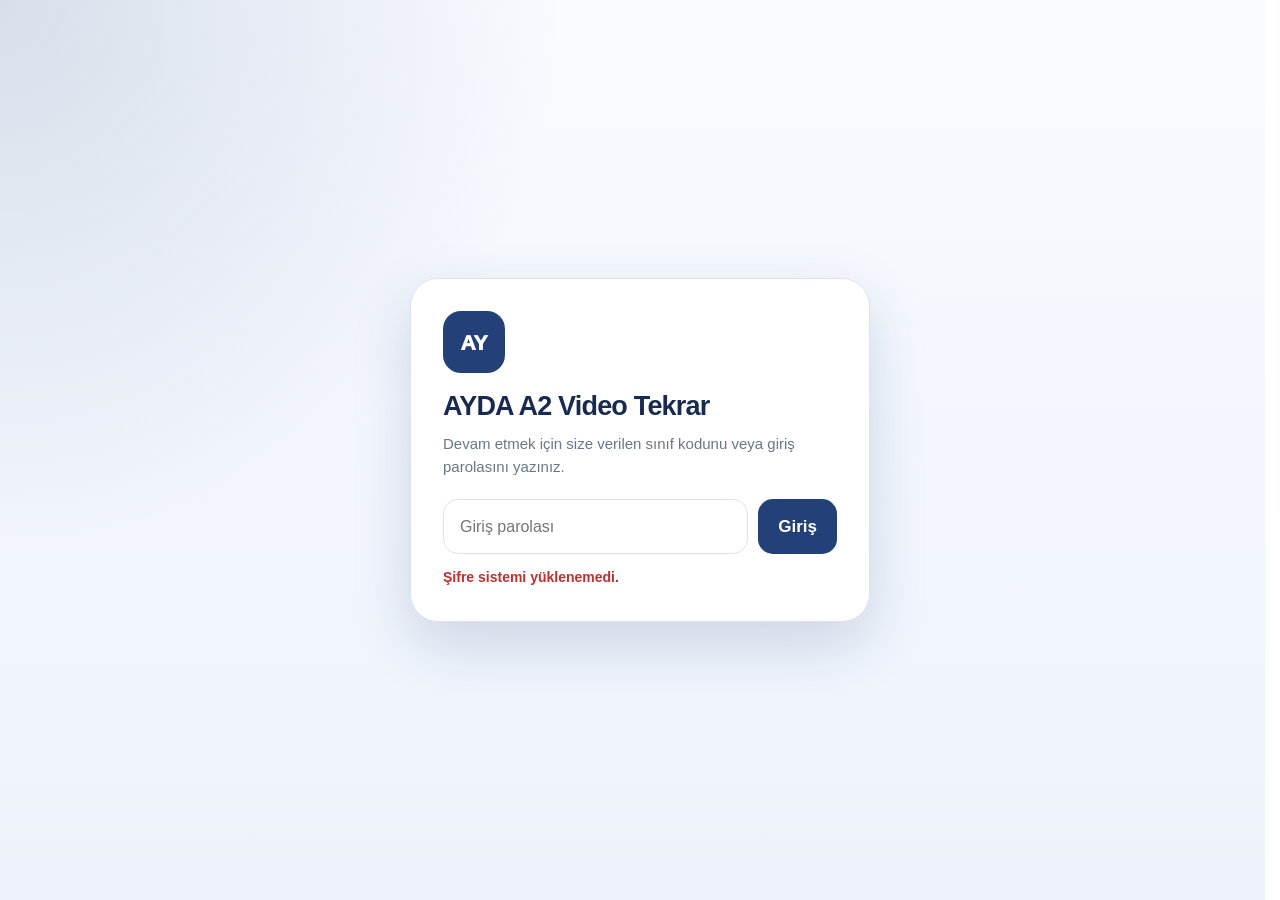
==== index.html @ 519f4a84 "Create index.html" ====
<!doctype html>
<html lang="tr">
<head>
  <meta charset="UTF-8" />
  <meta name="viewport" content="width=device-width, initial-scale=1, viewport-fit=cover" />
  <meta name="theme-color" content="#173466" />
  <meta name="description" content="AYDA A2 Video Tekrar Merkezi: Menschen A2.1 ve A2.2 için 24 ünite, kısa konu anlatımları, ana ders videoları ve konuşma/gramer destekleri." />
  <meta property="og:title" content="AYDA A2 Video Tekrar Merkezi" />
  <meta property="og:description" content="A2 konularını ünite ünite tekrar et." />
  <title>AYDA A2 Video Tekrar Merkezi</title>

  <style>
    :root {
      --navy:#173466;
      --navy-2:#234078;
      --navy-3:#10284e;
      --blue:#4f75ad;
      --blue-soft:#eaf1f9;
      --bg:#f3f6fb;
      --card:#ffffff;
      --text:#172033;
      --muted:#66748a;
      --line:#dbe3ef;
      --line-strong:#c5d3e5;
      --gold:#cfa956;
      --shadow:0 12px 34px rgba(24,52,102,.09);
      --shadow-lg:0 20px 55px rgba(24,52,102,.14);
      --topbar-h:72px;
    }

    * { box-sizing:border-box; }
    html {
      min-height:100%;
      width:100%;
      overflow-x:hidden !important;
      overflow-y:auto !important;
      scroll-behavior:smooth;
      scrollbar-gutter:stable;
      -webkit-text-size-adjust:100%;
    }
    body {
      margin:0;
      width:100%;
      min-height:100vh;
      min-height:100dvh;
      height:auto !important;
      overflow-x:hidden !important;
      overflow-y:auto !important;
      position:static !important;
      touch-action:pan-y pinch-zoom;
      overscroll-behavior-y:auto;
      color:var(--text);
      background:
        radial-gradient(circle at 0 0, rgba(35,64,120,.09), transparent 30rem),
        linear-gradient(180deg,#f8faff 0%,var(--bg) 100%);
      font-family:Inter,-apple-system,BlinkMacSystemFont,"Segoe UI",Roboto,Arial,sans-serif;
      font-size:17px;
      line-height:1.6;
      -webkit-font-smoothing:antialiased;
      text-rendering:optimizeLegibility;
    }
    a { color:inherit; text-decoration:none; }
    button,input { font:inherit; }
    button,a { -webkit-tap-highlight-color:transparent; }
    img,iframe { max-width:100%; }
    button { touch-action:manipulation; }

    /* =========================
       AYDA GİRİŞ — mevcut sistemle aynı ID'ler
       ========================= */
    #aydaLoginBox {
      position:fixed;
      inset:0;
      z-index:999999;
      display:grid;
      place-items:center;
      min-height:100dvh;
      padding:max(20px,env(safe-area-inset-top))
              max(20px,env(safe-area-inset-right))
              max(20px,env(safe-area-inset-bottom))
              max(20px,env(safe-area-inset-left));
      overflow-y:auto;
      background:
        radial-gradient(circle at top left,rgba(35,64,120,.15),transparent 36%),
        linear-gradient(180deg,#f8fbff 0%,#eef3fb 100%);
      color:#1f2937;
    }
    .ayda-login-card {
      width:min(100%,460px);
      padding:32px;
      border:1px solid var(--line);
      border-radius:28px;
      background:#fff;
      box-shadow:0 22px 58px rgba(35,64,120,.18);
    }
    .ayda-login-logo {
      width:62px;
      height:62px;
      display:grid;
      place-items:center;
      margin-bottom:18px;
      border-radius:18px;
      background:var(--navy-2);
      color:#fff;
      font-size:21px;
      font-weight:950;
    }
    #aydaLoginBox h1 {
      margin:0 0 9px;
      color:#172b52;
      font-size:27px;
      line-height:1.18;
      letter-spacing:-.03em;
    }
    #aydaLoginBox p {
      margin:0 0 20px;
      color:#69768a;
      font-size:15px;
      line-height:1.55;
    }
    .ayda-password-row {
      display:flex;
      gap:10px;
    }
    #aydaPasswordInput {
      flex:1;
      min-width:0;
      min-height:54px;
      padding:14px 16px;
      border:1px solid var(--line);
      border-radius:15px;
      outline:none;
      background:#fff;
      color:var(--text);
      font-size:16px;
    }
    #aydaPasswordInput:focus {
      border-color:#7f9bc5;
      box-shadow:0 0 0 4px rgba(35,64,120,.10);
    }
    .ayda-login-btn {
      min-height:54px;
      padding:0 20px;
      border:0;
      border-radius:15px;
      background:var(--navy-2);
      color:#fff;
      font-weight:900;
      cursor:pointer;
    }
    .ayda-login-btn:hover { background:#172b52; }
    #aydaLoginMessage {
      min-height:20px;
      margin-top:12px;
      color:#c62d2d;
      font-size:14px;
      font-weight:750;
    }
    #aydaProtectedContent {
      display:none;
      min-height:100vh;
      min-height:100dvh;
      overflow:visible !important;
    }

    /* =========================
       GENEL LAYOUT
       ========================= */
    .container {
      width:min(1240px,calc(100% - clamp(24px,4vw,56px)));
      margin-inline:auto;
    }

    .topbar {
      position:sticky;
      top:0;
      z-index:100;
      min-height:var(--topbar-h);
      border-bottom:1px solid rgba(219,227,239,.95);
      background:rgba(248,251,255,.94);
      backdrop-filter:blur(16px);
    }
    .topbar-inner {
      min-height:var(--topbar-h);
      display:flex;
      align-items:center;
      justify-content:space-between;
      gap:16px;
    }
    .brand {
      min-width:0;
      display:flex;
      align-items:center;
      gap:12px;
    }
    .brand-logo {
      width:44px;
      height:44px;
      flex:0 0 auto;
      display:grid;
      place-items:center;
      border-radius:14px;
      background:linear-gradient(145deg,var(--navy-2),var(--navy));
      color:#fff;
      font-size:15px;
      font-weight:950;
      box-shadow:0 8px 20px rgba(35,64,120,.17);
    }
    .brand-copy strong {
      display:block;
      color:#172b52;
      font-size:15px;
      line-height:1.2;
    }
    .brand-copy span {
      display:block;
      margin-top:3px;
      color:#758298;
      font-size:12px;
    }
    .nav {
      display:flex;
      align-items:center;
      gap:6px;
    }
    .nav a {
      padding:10px 13px;
      border-radius:999px;
      color:#5e708b;
      font-size:13px;
      font-weight:850;
    }
    .nav a:hover { background:#fff; color:var(--navy); }

    .hero {
      padding:clamp(18px,3vw,34px) 0 14px;
    }
    .hero-box {
      position:relative;
      overflow:hidden;
      padding:clamp(28px,5vw,52px);
      border-radius:30px;
      color:#fff;
      background:linear-gradient(135deg,#132e59 0%,#234078 60%,#315b99 100%);
      box-shadow:var(--shadow-lg);
    }
    .hero-box::after {
      content:"";
      position:absolute;
      width:420px;
      height:420px;
      right:-180px;
      top:-190px;
      border-radius:50%;
      background:radial-gradient(circle,rgba(207,169,86,.33),transparent 68%);
      pointer-events:none;
    }
    .kicker {
      position:relative;
      z-index:1;
      display:inline-flex;
      align-items:center;
      padding:8px 12px;
      border:1px solid rgba(255,255,255,.16);
      border-radius:999px;
      background:rgba(255,255,255,.08);
      color:#e2ebf8;
      font-size:11px;
      font-weight:950;
      letter-spacing:.08em;
      text-transform:uppercase;
    }
    .hero h1 {
      position:relative;
      z-index:1;
      max-width:900px;
      margin:17px 0 12px;
      font-size:clamp(38px,5vw,62px);
      line-height:1.02;
      letter-spacing:-.045em;
      text-wrap:balance;
    }
    .hero p {
      position:relative;
      z-index:1;
      max-width:880px;
      margin:0;
      color:#dce7f7;
      font-size:clamp(16px,1.45vw,19px);
      line-height:1.65;
    }
    .notice {
      position:relative;
      z-index:1;
      max-width:900px;
      display:flex;
      gap:11px;
      margin-top:20px;
      padding:15px 16px;
      border:1px solid rgba(255,255,255,.15);
      border-radius:15px;
      background:rgba(255,255,255,.08);
      color:#f6f8fc;
      font-size:14px;
      line-height:1.55;
    }

    .quick-links {
      display:grid;
      grid-template-columns:repeat(3,minmax(0,1fr));
      gap:12px;
      margin:16px 0 30px;
    }
    .quick-link {
      min-width:0;
      min-height:86px;
      display:flex;
      align-items:center;
      gap:14px;
      padding:16px 18px;
      border:1px solid var(--line);
      border-radius:18px;
      background:#fff;
      box-shadow:0 8px 24px rgba(35,64,120,.05);
      transition:transform .16s ease,box-shadow .16s ease,border-color .16s ease;
    }
    .quick-link:hover {
      transform:translateY(-2px);
      border-color:var(--line-strong);
      box-shadow:0 14px 30px rgba(35,64,120,.08);
    }
    .quick-icon {
      width:48px;
      height:48px;
      flex:0 0 auto;
      display:grid;
      place-items:center;
      border-radius:14px;
      background:var(--blue-soft);
      font-size:22px;
    }
    .quick-copy { min-width:0; flex:1; }
    .quick-copy strong {
      display:block;
      color:#203a66;
      font-size:16px;
      line-height:1.25;
    }
    .quick-copy small {
      display:block;
      margin-top:4px;
      color:#7b889b;
      font-size:13px;
      line-height:1.35;
    }
    .quick-arrow {
      color:#7085a4;
      font-size:18px;
      font-weight:900;
    }

    /* =========================
       ÜNİTELER
       ========================= */
    .units-hub {
      width:min(100%,1080px);
      margin-inline:auto;
      padding:5px 0 20px;
    }
    .section-head {
      display:flex;
      align-items:flex-end;
      justify-content:space-between;
      gap:18px;
      flex-wrap:wrap;
      margin-bottom:16px;
    }
    .section-head h2 {
      margin:0;
      color:#172b52;
      font-size:clamp(28px,3vw,36px);
      letter-spacing:-.035em;
    }
    .section-head p {
      margin:6px 0 0;
      color:var(--muted);
      font-size:15px;
    }
    .level-tabs {
      display:flex;
      gap:8px;
      flex-wrap:wrap;
    }
    .level-tab {
      min-height:46px;
      padding:10px 17px;
      border:1px solid var(--line);
      border-radius:999px;
      background:#fff;
      color:#5d6e85;
      font-size:14px;
      font-weight:900;
      cursor:pointer;
    }
    .level-tab:hover { border-color:#afc0d7; }
    .level-tab.active {
      border-color:var(--navy);
      background:var(--navy);
      color:#fff;
    }

    .level-divider {
      margin:22px 0 10px;
      padding:12px 4px 6px;
      color:#6a7b93;
      font-size:13px;
      font-weight:950;
      letter-spacing:.08em;
      text-transform:uppercase;
    }
    .unit-list {
      display:block;
    }
    .unit-accordion {
      position:relative;
      margin-bottom:12px;
      border:1px solid var(--line);
      border-radius:20px;
      background:#fff;
      box-shadow:0 7px 22px rgba(35,64,120,.045);
      overflow:visible;
      scroll-margin-top:calc(var(--topbar-h) + 12px);
    }
    .unit-accordion.open {
      border-color:#b8cae0;
      box-shadow:0 16px 38px rgba(35,64,120,.09);
    }
    .unit-accordion-head {
      width:100%;
      min-height:98px;
      display:flex;
      align-items:center;
      gap:16px;
      padding:18px 20px;
      border:0;
      border-radius:20px;
      background:#fff;
      color:inherit;
      text-align:left;
      cursor:pointer;
    }
    .unit-accordion-head:hover { background:#fbfcfe; }
    .unit-accordion-head:focus-visible {
      outline:3px solid #8eadd8;
      outline-offset:3px;
    }
    .unit-accordion.open .unit-accordion-head {
      position:sticky;
      top:calc(var(--topbar-h) + 8px);
      z-index:30;
      border-radius:16px;
      border:1px solid #d2dce9;
      box-shadow:0 8px 20px rgba(35,64,120,.08);
      background:rgba(255,255,255,.98);
      backdrop-filter:blur(14px);
    }
    .unit-index {
      width:58px;
      height:58px;
      flex:0 0 auto;
      display:grid;
      place-items:center;
      border-radius:17px;
      background:#edf3f9;
      color:#31527f;
      font-size:17px;
      font-weight:950;
    }
    .unit-accordion.open .unit-index {
      background:var(--navy);
      color:#fff;
    }
    .unit-head-copy {
      min-width:0;
      flex:1;
    }
    .unit-head-copy > span {
      display:block;
      color:#7c8da5;
      font-size:12px;
      font-weight:950;
      letter-spacing:.07em;
      text-transform:uppercase;
    }
    .unit-head-copy strong {
      display:block;
      margin-top:4px;
      color:#1e3862;
      font-size:clamp(18px,2vw,22px);
      line-height:1.25;
      letter-spacing:-.015em;
      overflow-wrap:anywhere;
    }
    .unit-head-copy small {
      display:block;
      margin-top:5px;
      color:#6f7f94;
      font-size:14px;
      line-height:1.4;
      overflow-wrap:anywhere;
    }
    .unit-chevron {
      width:42px;
      height:42px;
      flex:0 0 auto;
      display:grid;
      place-items:center;
      border-radius:12px;
      background:#f2f5f9;
      color:#6e8098;
      font-size:18px;
      transition:transform .18s ease;
    }
    .unit-accordion.open .unit-chevron { transform:rotate(180deg); }

    .unit-accordion-body {
      display:none;
      padding:18px;
      border-top:1px solid #edf1f6;
      border-radius:0 0 20px 20px;
      background:#f8fafc;
    }
    .unit-accordion.open .unit-accordion-body { display:block; }

    .lesson-brief {
      padding:clamp(20px,3vw,28px);
      border:1px solid #d7e2ef;
      border-radius:18px;
      background:linear-gradient(180deg,#f6faff,#fff);
    }
    .brief-label {
      color:#6880a0;
      font-size:12px;
      font-weight:950;
      letter-spacing:.08em;
      text-transform:uppercase;
    }
    .lesson-brief h3 {
      margin:7px 0 12px;
      color:#1b3967;
      font-size:clamp(21px,2.4vw,28px);
      line-height:1.28;
      letter-spacing:-.02em;
    }
    .lesson-brief > p {
      max-width:960px;
      margin:0;
      color:#4e617a;
      font-size:clamp(15px,1.4vw,17px);
      line-height:1.78;
    }
    .brief-communication {
      margin-top:18px;
      padding:15px 17px;
      border-left:4px solid #88a7cf;
      border-radius:12px;
      background:#eef4fa;
    }
    .brief-communication span {
      display:block;
      color:#557293;
      font-size:12px;
      font-weight:950;
      letter-spacing:.05em;
      text-transform:uppercase;
    }
    .brief-communication p {
      margin:6px 0 0;
      color:#435c78;
      font-size:15px;
      line-height:1.6;
    }
    .brief-example {
      margin-top:16px;
      padding:14px 16px;
      border-radius:12px;
      background:#e6eef7;
      color:#2f4f73;
      font-size:15px;
      line-height:1.6;
    }
    .brief-example span {
      display:block;
      margin-bottom:3px;
      color:#657d99;
      font-size:11px;
      font-weight:950;
      letter-spacing:.07em;
      text-transform:uppercase;
    }

    /* ANA ÜNİTE VİDEOSU */
    .primary-lesson {
      margin-top:16px;
      padding:clamp(20px,3vw,28px);
      border:2px solid #b8cce5;
      border-radius:20px;
      background:
        radial-gradient(circle at top right,rgba(35,64,120,.09),transparent 38%),
        linear-gradient(180deg,#fff,#f1f6fc);
      box-shadow:0 12px 30px rgba(35,64,120,.075);
    }
    .primary-lesson-top {
      display:flex;
      align-items:center;
      gap:17px;
    }
    .primary-lesson-icon {
      width:68px;
      height:68px;
      flex:0 0 auto;
      display:grid;
      place-items:center;
      border-radius:20px;
      background:var(--navy);
      color:#fff;
      font-size:25px;
      box-shadow:0 10px 24px rgba(35,64,120,.20);
    }
    .primary-lesson-copy {
      min-width:0;
      flex:1;
    }
    .primary-lesson-copy span {
      display:block;
      color:#647d9f;
      font-size:12px;
      font-weight:950;
      letter-spacing:.08em;
      text-transform:uppercase;
    }
    .primary-lesson-copy strong {
      display:block;
      margin-top:5px;
      color:#18345f;
      font-size:clamp(20px,2.4vw,27px);
      line-height:1.25;
      overflow-wrap:anywhere;
    }
    .primary-lesson-copy small {
      display:block;
      margin-top:6px;
      color:#65778e;
      font-size:14px;
      line-height:1.5;
    }
    .primary-lesson-actions {
      display:flex;
      gap:10px;
      flex-wrap:wrap;
      margin-top:18px;
    }
    .primary-play,
    .primary-external {
      min-height:50px;
      display:inline-flex;
      align-items:center;
      justify-content:center;
      border-radius:14px;
      font-size:15px;
      font-weight:950;
      cursor:pointer;
    }
    .primary-play {
      padding:12px 20px;
      border:0;
      background:var(--navy);
      color:#fff;
      box-shadow:0 7px 18px rgba(35,64,120,.16);
    }
    .primary-play:hover { background:#102b57; }
    .primary-external {
      padding:11px 18px;
      border:1px solid #cbd7e6;
      background:#fff;
      color:#35557d;
    }

    .support-section {
      margin-top:18px;
    }
    .video-section-title {
      margin:0 3px 10px;
      color:#445d7c;
      font-size:15px;
      font-weight:950;
    }
    .video-list {
      display:grid;
      gap:9px;
    }
    .video {
      display:flex;
      align-items:center;
      gap:12px;
      min-width:0;
      padding:12px;
      border:1px solid #dfe6ef;
      border-radius:14px;
      background:#fff;
    }
    .video-kind {
      width:42px;
      height:42px;
      flex:0 0 auto;
      display:grid;
      place-items:center;
      border-radius:12px;
      font-size:15px;
      font-weight:900;
    }
    .video-kind.grammar { background:#fff0d1; color:#946316; }
    .video-kind.speaking { background:#e1f2ea; color:#286e52; }
    .video-kind.lesson { background:#e5eef9; color:#315f9e; }
    .video-copy {
      min-width:0;
      flex:1;
    }
    .video-copy strong {
      display:block;
      color:#293f60;
      font-size:15px;
      line-height:1.35;
      overflow-wrap:anywhere;
    }
    .video-copy span {
      display:block;
      margin-top:3px;
      color:#79879a;
      font-size:12px;
      font-weight:700;
    }
    .video-btns {
      display:flex;
      gap:6px;
      flex:0 0 auto;
    }
    .small-btn {
      width:42px;
      height:42px;
      display:grid;
      place-items:center;
      border:1px solid #d7e0eb;
      border-radius:11px;
      background:#fff;
      color:var(--navy);
      font-size:14px;
      font-weight:900;
      cursor:pointer;
    }
    .small-btn:hover {
      border-color:var(--navy);
      background:var(--navy);
      color:#fff;
    }
    .unit-note {
      margin-top:12px;
      padding:13px 14px;
      border:1px dashed #c5d1e1;
      border-radius:12px;
      background:#fff;
      color:#65758b;
      font-size:13px;
      line-height:1.55;
    }

    /* =========================
       SINAV
       ========================= */
    .exam-section {
      width:min(100%,1080px);
      margin:34px auto 52px;
      padding:26px;
      border:1px solid #e6d3a1;
      border-radius:24px;
      background:linear-gradient(135deg,#fff9e9,#fff);
      box-shadow:0 12px 30px rgba(143,105,32,.065);
    }
    .exam-label {
      display:inline-block;
      padding:7px 10px;
      border-radius:999px;
      background:#f1dfb2;
      color:#725419;
      font-size:11px;
      font-weight:950;
      letter-spacing:.07em;
      text-transform:uppercase;
    }
    .exam-section h2 {
      margin:11px 0 7px;
      color:#59431d;
      font-size:clamp(25px,3vw,33px);
      letter-spacing:-.03em;
    }
    .exam-section > p {
      margin:0;
      color:#7c6a45;
      font-size:15px;
      line-height:1.6;
    }
    .exam-grid {
      display:grid;
      grid-template-columns:repeat(2,minmax(0,1fr));
      gap:12px;
      margin-top:18px;
    }
    .exam-card {
      display:flex;
      align-items:center;
      justify-content:space-between;
      gap:14px;
      padding:16px;
      border:1px solid #ead8aa;
      border-radius:16px;
      background:#fff;
    }
    .exam-card strong {
      display:block;
      color:#59451f;
      font-size:15px;
    }
    .exam-card span {
      display:block;
      margin-top:4px;
      color:#887654;
      font-size:12px;
    }
    .exam-open {
      min-height:46px;
      flex:0 0 auto;
      padding:10px 14px;
      border:0;
      border-radius:12px;
      background:var(--navy);
      color:#fff;
      font-size:13px;
      font-weight:900;
      cursor:pointer;
    }

    .footer {
      padding:0 0 34px;
      color:#7d8999;
      font-size:12px;
    }
    .footer-inner {
      display:flex;
      justify-content:space-between;
      gap:12px;
      flex-wrap:wrap;
      padding-top:18px;
      border-top:1px solid var(--line);
    }

    /* =========================
       VIDEO MODAL
       ========================= */
    dialog {
      width:min(1040px,calc(100vw - 26px));
      max-height:calc(100dvh - 24px);
      padding:0;
      overflow:auto;
      border:0;
      border-radius:20px;
      background:#07111f;
      color:#fff;
      box-shadow:0 30px 90px rgba(0,0,0,.42);
    }
    dialog::backdrop {
      background:rgba(4,10,18,.78);
      backdrop-filter:blur(4px);
    }
    .modal-head {
      position:sticky;
      top:0;
      z-index:2;
      display:flex;
      align-items:center;
      justify-content:space-between;
      gap:10px;
      padding:13px 14px;
      background:#07111f;
    }
    .modal-title {
      min-width:0;
      overflow:hidden;
      white-space:nowrap;
      text-overflow:ellipsis;
      font-size:14px;
      font-weight:900;
    }
    .modal-actions {
      display:flex;
      align-items:center;
      gap:7px;
      flex:0 0 auto;
    }
    .modal-external,.modal-close {
      border:0;
      border-radius:10px;
      background:#15253c;
      color:#fff;
      cursor:pointer;
    }
    .modal-external {
      min-height:36px;
      padding:8px 11px;
      font-size:11px;
      font-weight:850;
    }
    .modal-close {
      width:38px;
      height:38px;
      font-size:22px;
    }
    .player {
      width:100%;
      aspect-ratio:16/9;
      background:#000;
    }
    .player iframe {
      width:100%;
      height:100%;
      display:block;
      border:0;
    }

    /* =========================
       RESPONSIVE
       ========================= */
    @media (min-width:1500px) {
      body { font-size:18px; }
      .container { width:min(1320px,calc(100% - 72px)); }
      .units-hub,.exam-section { width:min(100%,1140px); }
    }

    @media (max-width:1024px) {
      :root { --topbar-h:68px; }
      .container { width:min(100% - 28px,1180px); }
      .quick-links { grid-template-columns:1fr; }
      .quick-link { min-height:76px; }
      .nav { display:none; }
      .units-hub,.exam-section { width:100%; }
      .exam-grid { grid-template-columns:1fr; }
    }

    @media (max-width:720px) {
      :root { --topbar-h:62px; }

      body {
        font-size:16px;
      }
      .container {
        width:calc(100% - 18px);
      }
      .topbar-inner {
        min-height:var(--topbar-h);
      }
      .brand-logo {
        width:38px;
        height:38px;
        border-radius:12px;
      }
      .brand-copy strong {
        font-size:14px;
      }
      .brand-copy span {
        display:none;
      }

      .hero {
        padding-top:10px;
      }
      .hero-box {
        padding:23px 18px;
        border-radius:21px;
      }
      .hero h1 {
        margin-top:13px;
        font-size:clamp(32px,9vw,42px);
      }
      .hero p {
        font-size:16px;
        line-height:1.58;
      }
      .notice {
        margin-top:16px;
        padding:13px;
        font-size:13px;
      }

      .quick-links {
        gap:8px;
        margin:10px 0 24px;
      }
      .quick-link {
        min-height:68px;
        padding:12px 13px;
        border-radius:15px;
      }
      .quick-icon {
        width:42px;
        height:42px;
        border-radius:12px;
      }
      .quick-copy strong {
        font-size:15px;
      }
      .quick-copy small {
        font-size:12px;
      }

      .section-head {
        align-items:flex-start;
        gap:12px;
      }
      .section-head h2 {
        font-size:29px;
      }
      .section-head p {
        font-size:14px;
      }
      .level-tabs {
        width:100%;
      }
      .level-tab {
        flex:1;
        min-width:0;
        min-height:44px;
        padding:9px 8px;
      }

      .unit-accordion {
        margin-bottom:10px;
        border-radius:16px;
      }
      .unit-accordion-head {
        min-height:88px;
        gap:11px;
        padding:14px 12px;
        border-radius:16px;
      }
      .unit-accordion.open .unit-accordion-head {
        top:calc(var(--topbar-h) + 5px);
      }
      .unit-index {
        width:46px;
        height:46px;
        border-radius:14px;
        font-size:14px;
      }
      .unit-head-copy > span {
        font-size:10px;
      }
      .unit-head-copy strong {
        font-size:17px;
      }
      .unit-head-copy small {
        font-size:13px;
      }
      .unit-chevron {
        width:36px;
        height:36px;
        border-radius:10px;
      }

      .unit-accordion-body {
        padding:10px;
      }
      .lesson-brief {
        padding:17px;
        border-radius:15px;
      }
      .brief-label {
        font-size:10px;
      }
      .lesson-brief h3 {
        font-size:20px;
      }
      .lesson-brief > p {
        font-size:15px;
        line-height:1.7;
      }
      .brief-communication {
        margin-top:14px;
        padding:13px 14px;
      }
      .brief-communication span {
        font-size:10px;
      }
      .brief-communication p {
        font-size:14px;
      }
      .brief-example {
        margin-top:13px;
        padding:12px 13px;
        font-size:14px;
      }

      .primary-lesson {
        margin-top:11px;
        padding:16px;
        border-radius:16px;
      }
      .primary-lesson-top {
        align-items:flex-start;
        gap:12px;
      }
      .primary-lesson-icon {
        width:52px;
        height:52px;
        border-radius:15px;
        font-size:19px;
      }
      .primary-lesson-copy span {
        font-size:10px;
      }
      .primary-lesson-copy strong {
        font-size:19px;
      }
      .primary-lesson-copy small {
        font-size:13px;
      }
      .primary-lesson-actions {
        flex-direction:column;
        margin-top:14px;
      }
      .primary-play,.primary-external {
        width:100%;
        min-height:50px;
        font-size:15px;
      }

      .video {
        gap:10px;
        padding:11px;
      }
      .video-kind {
        width:38px;
        height:38px;
      }
      .video-copy strong {
        font-size:14px;
      }
      .video-copy span {
        font-size:11px;
      }
      .small-btn {
        width:40px;
        height:40px;
      }

      .exam-section {
        margin-top:28px;
        padding:19px;
        border-radius:20px;
      }
      .exam-card {
        flex-direction:column;
        align-items:stretch;
      }
      .exam-open {
        width:100%;
      }

      dialog {
        width:calc(100vw - 10px);
        max-height:calc(100dvh - 10px);
        border-radius:15px;
      }
      .modal-external {
        display:none;
      }

      .ayda-login-card {
        padding:24px 20px;
        border-radius:23px;
      }
      #aydaLoginBox h1 {
        font-size:24px;
      }
      .ayda-password-row {
        flex-direction:column;
      }
      .ayda-login-btn {
        padding:14px 18px;
      }
    }

    @media (max-width:420px) {
      .container {
        width:calc(100% - 12px);
      }
      .hero-box {
        padding:20px 15px;
      }
      .hero h1 {
        font-size:30px;
      }
      .hero p {
        font-size:15px;
      }
      .kicker {
        font-size:9px;
      }

      .unit-accordion-head {
        padding:12px 10px;
      }
      .unit-index {
        width:42px;
        height:42px;
      }
      .unit-head-copy strong {
        font-size:16px;
      }
      .unit-head-copy small {
        font-size:12px;
      }
      .unit-chevron {
        width:32px;
        height:32px;
      }

      .lesson-brief {
        padding:15px;
      }
      .lesson-brief h3 {
        font-size:19px;
      }
      .lesson-brief > p {
        font-size:14.5px;
      }

      .primary-lesson {
        padding:14px;
      }
      .primary-lesson-copy strong {
        font-size:18px;
      }

      .video-kind {
        display:none;
      }
      .video-copy strong {
        font-size:13.5px;
      }
      .small-btn {
        width:38px;
        height:38px;
      }
    }

    @media (max-width:340px) {
      .unit-head-copy small {
        display:none;
      }
      .quick-icon {
        display:none;
      }
      .hero h1 {
        font-size:28px;
      }
      .unit-head-copy strong {
        font-size:15px;
      }
    }

    @media (max-height:520px) and (orientation:landscape) {
      :root { --topbar-h:0px; }
      .topbar { position:relative; }
      .unit-accordion.open .unit-accordion-head {
        top:6px;
      }
      .quick-links {
        grid-template-columns:repeat(3,minmax(0,1fr));
      }
      .hero-box {
        padding:18px;
      }
    }

    @media (prefers-reduced-motion:reduce) {
      html { scroll-behavior:auto; }
      *,*::before,*::after {
        scroll-behavior:auto !important;
        animation:none !important;
        transition:none !important;
      }
    }

    /* Güvenli sayfa kaydırma: mouse wheel, touchpad ve mobil dokunma */
    html, body {
      width: 100%;
      min-height: 100%;
      height: auto !important;
      overflow-x: hidden !important;
      overflow-y: auto !important;
      position: static;
      touch-action: pan-y pinch-zoom;
    }

    #aydaProtectedContent,
    #root {
      width: 100%;
      min-height: 100vh;
      min-height: 100dvh;
      height: auto !important;
      overflow: visible !important;
      position: static;
    }

  </style>
</head>

<body>
  <section id="aydaLoginBox" aria-label="AYDA giriş ekranı">
    <div class="ayda-login-card">
      <div class="ayda-login-logo">AY</div>
      <h1>AYDA A2 Video Tekrar</h1>
      <p>Devam etmek için size verilen sınıf kodunu veya giriş parolasını yazınız.</p>

      <form class="ayda-password-row" onsubmit="aydaCheckPassword(); return false;">
        <input
          id="aydaPasswordInput"
          type="password"
          placeholder="Giriş parolası"
          autocomplete="off"
          aria-describedby="aydaLoginMessage"
        />
        <button class="ayda-login-btn" type="submit">Giriş</button>
      </form>

      <div id="aydaLoginMessage" role="status" aria-live="polite"></div>
    </div>
  </section>

  <div id="aydaProtectedContent">
    <div id="root">
    <header class="topbar">
      <div class="container topbar-inner">
        <a class="brand" href="#top">
          <div class="brand-logo">AY</div>
          <div class="brand-copy">
            <strong>AYDA A2 Video Tekrar</strong>
            <span>Menschen A2.1 + A2.2 • 24 Ünite</span>
          </div>
        </a>

        <nav class="nav">
          <a href="#unitList">Üniteler</a>
          <a href="#sinav">Sınav Videoları</a>
          <a href="https://kurs.aydadil.com/" target="_blank" rel="noopener">Ders Kayıtları</a>
        </nav>
      </div>
    </header>

    <main id="top">
      <section class="hero">
        <div class="container">
          <div class="hero-box">
            <span class="kicker">AYDA Dil Akademisi • A2</span>
            <h1>A2 Video Tekrar Merkezi</h1>
            <p>
              Menschen A2.1 ve A2.2 konularını ünite ünite tekrar et.
              Üniteyi açtığında kısa konu anlatımı, büyük ana ders videosu ve destek videoları aynı yerde görünür.
            </p>

            <div class="notice">
              <span>ℹ️</span>
              <span>
                <strong>Bu sayfa video tekrar içindir.</strong>
                Alıştırma veya test içermez. Sınava yönelik içerikler ayrıca aşağıdaki sınav bölümünde ve AYDA Sınav Hazırlık sitesinde bulunur.
              </span>
            </div>
          </div>

          <div class="quick-links">
            <a class="quick-link" href="https://www.aydadil.com/sinavhazirlik/de" target="_blank" rel="noopener">
              <span class="quick-icon">🎯</span>
              <span class="quick-copy"><strong>Sınav Hazırlık Sitesi</strong><small>Goethe / ÖSD / TELC hazırlık</small></span>
              <span class="quick-arrow">↗</span>
            </a>

            <a class="quick-link" href="https://www.aydadil.com/bibliothek/" target="_blank" rel="noopener">
              <span class="quick-icon">📚</span>
              <span class="quick-copy"><strong>Kütüphane</strong><small>Ek kaynaklar ve materyaller</small></span>
              <span class="quick-arrow">↗</span>
            </a>

            <a class="quick-link" href="https://kurs.aydadil.com/" target="_blank" rel="noopener">
              <span class="quick-icon">🎥</span>
              <span class="quick-copy"><strong>Canlı Ders Tekrarları</strong><small>Ders kayıtlarını buradan izle</small></span>
              <span class="quick-arrow">↗</span>
            </a>
          </div>

          <section class="units-hub">
            <div class="section-head">
              <div>
                <h2>A2 Üniteleri</h2>
                <p>Bir üniteye bas. Sadece seçtiğin ünite açık kalsın.</p>
              </div>

              <div class="level-tabs" role="tablist" aria-label="A2 bölümü">
                <button class="level-tab active" type="button" data-level-filter="all">Tümü</button>
                <button class="level-tab" type="button" data-level-filter="a21">A2.1</button>
                <button class="level-tab" type="button" data-level-filter="a22">A2.2</button>
              </div>
            </div>

            <div id="unitList" class="unit-list"></div>
          </section>

          <section class="exam-section" id="sinav">
            <span class="exam-label">Ünite tekrarından ayrı</span>
            <h2>A2 Sınav Bilgilendirme</h2>
            <p>Bu videolar ders ünitesi değildir; A2 sınav formatını ve sürecini anlatır.</p>

            <div class="exam-grid">
              <div class="exam-card">
                <div>
                  <strong>TELC A2 Sınav Bilgilendirme</strong>
                  <span>TELC A2 sınav formatı ve süreç</span>
                </div>
                <button class="exam-open" type="button" onclick="openPlayer('TELC A2 Sınav Bilgilendirme','youtube','cMazUdDPDnE')">Videoyu Aç</button>
              </div>

              <div class="exam-card">
                <div>
                  <strong>A2 Genel Sınav Bilgilendirme</strong>
                  <span>Genel A2 sınav bilgilendirmesi</span>
                </div>
                <button class="exam-open" type="button" onclick="openPlayer('A2 Genel Sınav Bilgilendirme','youtube','3Ve94Lc4Adw')">Videoyu Aç</button>
              </div>
            </div>
          </section>

          <footer class="footer">
            <div class="footer-inner">
              <span>AYDA Dil Akademisi • A2 Video Tekrar Merkezi</span>
              <span>Video tekrar sayfası • Alıştırma içermez</span>
            </div>
          </footer>
        </div>
      </section>
    </main>
    </div>
  </div>

  <dialog id="videoDialog">
    <div class="modal-head">
      <div class="modal-title" id="videoTitle">Video</div>
      <div class="modal-actions">
        <button class="modal-external" id="externalBtn" type="button">Yeni sekmede aç</button>
        <button class="modal-close" type="button" onclick="closePlayer()" aria-label="Kapat">×</button>
      </div>
    </div>
    <div class="player">
      <iframe id="videoFrame" allow="autoplay; encrypted-media; picture-in-picture" allowfullscreen></iframe>
    </div>
  </dialog>

  <script
    src="https://onurqlp.github.io/ayda-pass/access-control.js"
    onerror="document.getElementById('aydaLoginMessage').textContent='Şifre sistemi yüklenemedi.'"
  ></script>

  <script>
    window.addEventListener("load", function () {
      window.setTimeout(function () {
        var msg = document.getElementById("aydaLoginMessage");
        if (typeof window.aydaCheckPassword !== "function" && msg && !msg.textContent) {
          msg.textContent = "Şifre sistemi yüklenemedi. Lütfen sayfayı yenileyin.";
        }
      }, 1800);
    });
  </script>

  <script>
    const units = [
      {
        no:1, level:"a21", title:"Mein Opa war auch schon Bäcker.",
        topic:"Berufe und Familie • Meslek, aile ve geçmiş",
        tags:["Präteritum","Meslek","Biyografi"],
        videos:[
          ["lesson","Ünite Dersi","Ünite 1–2","drive","1qcUkWn5l1zttjaNHbPQ4JIzDRqpDHIph"],
          ["grammar","Kısa Gramer","Präteritum","drive","1Qof2D3pGnR0Bw95dx6_8gf79NsxRLLDz"],
          ["speaking","Konuşma","Biyografi Hakkında Konuşma Kalıpları","drive","1bA-1NKTYZvraqBZWBHmPpCtxC-uEEFzi"],
          ["speaking","Konuşma","İş Dünyası Hakkında Konuşma Kalıpları","drive","1xKUxy2mJ7tHbnnbGQA3f0rhIQHHXcFFp"]
        ]
      },
      {
        no:2, level:"a21", title:"Wohin mit der Kommode?",
        topic:"Wohnen • Ev, mobilya, yer ve taşınma",
        tags:["Wechselpräpositionen","Wo / Wohin","Ev"],
        videos:[
          ["lesson","Ünite Dersi","Ünite 1–2","drive","1qcUkWn5l1zttjaNHbPQ4JIzDRqpDHIph"],
          ["grammar","Kısa Gramer","Wechselpräpositionen – Wo / Wohin","drive","1WT_1K-8qChJmT2JjM8JmGpXuaHaxGM2x"],
          ["speaking","Konuşma","Evim Hakkında Konuşma Kalıpları","drive","1fJ2r3Nz1-8QDFp1P_xQZOE_1FyrayZlD"],
          ["speaking","Konuşma","Taşınma Hakkında Konuşma Kalıpları","drive","1nBrynhPPd5b3H9AWyTL5_phjAtzYZ8yN"]
        ]
      },
      {
        no:3, level:"a21", title:"Hier finden Sie Ruhe und Erholung.",
        topic:"Tourismus • Turizm, gezi, tatil ve seyahat",
        tags:["Turizm","Seyahat","Tatil"],
        note:"Bu ünitenin gramerine birebir uyan ayrı bir kısa gramer videosu arşivde bulunmuyor.",
        videos:[
          ["lesson","Ünite Dersi","Ünite 3–4","drive","1JQ0LmqxezzgtGViOVmuTrViALB3b1bQl"],
          ["speaking","Konuşma","Seyahat Hakkında Konuşma Kalıpları","drive","1I2oi89z8k_3VoM3xaKtz0JZrL1Jnl4O6"],
          ["speaking","Okuma / Destek","Mein Bester Urlaub","drive","1pFaFqxIYxvvJGK2Lg12pXyXBSw8jsszg"]
        ]
      },
      {
        no:4, level:"a21", title:"Was darf es sein?",
        topic:"Einkaufen • Alışveriş, yiyecek ve ürünler",
        tags:["Adjektivendungen","Alışveriş","Yiyecek"],
        videos:[
          ["lesson","Ünite Dersi","Ünite 3–4","drive","1JQ0LmqxezzgtGViOVmuTrViALB3b1bQl"],
          ["grammar","Kısa Gramer","Adjektiv Endungen ve N-Deklination","drive","15Q46YTDdoKpQptdfFzzzHqxlBufKRM05"],
          ["grammar","Kısa Gramer","Adjektiv Endungen 2","drive","1OvEcaL3P8ym0ysCC8ROMOO5ja25kUkAn"],
          ["speaking","Konuşma","Şarküteride Konuşma Kalıpları","drive","1D1zPHeHX3ob0oq0usVLv11vFJmtqSxs-"]
        ]
      },
      {
        no:5, level:"a21", title:"Schaut mal, der schöne Dom!",
        topic:"Stadtbesichtigung • Şehir gezisi ve betimleme",
        tags:["Adjektivendungen","Şehir","Betimleme"],
        videos:[
          ["lesson","Ünite Dersi","Ünite 5–6","drive","18AwtornHSsb8tL7fFC5wxelXcjN8Ber2"],
          ["grammar","Kısa Gramer","Adjektiv Endungen ve N-Deklination","drive","15Q46YTDdoKpQptdfFzzzHqxlBufKRM05"],
          ["grammar","Kısa Gramer","Adjektiv Endungen 2","drive","1OvEcaL3P8ym0ysCC8ROMOO5ja25kUkAn"]
        ]
      },
      {
        no:6, level:"a21", title:"Meine Lieblingsveranstaltung",
        topic:"Kultur • Etkinlikler, buluşma ve zaman ifadeleri",
        tags:["Temporale Präpositionen","Kültür","Etkinlik"],
        videos:[
          ["lesson","Ünite Dersi","Ünite 5–6","drive","18AwtornHSsb8tL7fFC5wxelXcjN8Ber2"],
          ["grammar","Kısa Gramer","Temporale Präpositionen","drive","1f03wRpCzJAbfMnnTjbG7TMF4jiJecAmN"],
          ["speaking","Konuşma","Kültür Sanat Hakkında Konuşma Kalıpları","drive","1Hep9N-f9agLai0GbH8gbueCG3JwN7Hnd"]
        ]
      },
      {
        no:7, level:"a21", title:"Wir könnten montags joggen gehen.",
        topic:"Sport und Fitness • Spor, öneri ve tavsiye",
        tags:["Spor","Tavsiye","könnte / sollte"],
        note:"Könnte / sollte konusu için ayrı kısa video arşivde görünmüyor.",
        videos:[
          ["lesson","Ünite Dersi","7. Ünite","drive","1agpP79BKczDvYKoxzDjEyp8CeuQWcciO"],
          ["speaking","Konuşma","Spor Hakkında Konuşma Kalıpları","drive","1ewXkQ21jd8BVPbK7C07a-Hdav2TvOyov"],
          ["speaking","Konuşma","Spor Hakkında Konuşma Kalıpları 2","drive","1rF9jZcxUsYHowquL6dO94bp1xtpVDacq"]
        ]
      },
      {
        no:8, level:"a21", title:"Hoffentlich ist es nicht das Herz!",
        topic:"Gesundheit und Krankheit • Sağlık, sebep ve sonuç",
        tags:["weil","Bağlaçlar","Sağlık"],
        videos:[
          ["lesson","Ünite Dersi","Ünite 8","drive","16hm3Eu9Cmaf6VjrU3oOiuy7oNWDGcsOr"],
          ["grammar","Kısa Gramer","Dass – Weil Nebensätze","drive","17hzsX-ipTputSMWYyXoqvYXzBxedD9mG"],
          ["grammar","Kısa Gramer","Konnektoren / Bağlaçlar","drive","1P8DGTq1jX3_Ajh7Q0zHUwFHSa8MJM5HZ"],
          ["speaking","Konuşma","Duygular Hakkında Konuşma Kalıpları","drive","11rae7GlifeFNraMyIqYlMKYBDp9zgfto"]
        ]
      },
      {
        no:9, level:"a21", title:"Bei guten Autos sind wir ganz vorn.",
        topic:"Arbeitsleben • İş hayatı ve iş ortamı",
        tags:["Adjektivendungen","İş","Meslek"],
        videos:[
          ["lesson","Ünite Dersi","Ünite 9","drive","17I7fqrcjl4joBnZQ4H6bMwmlSJcWE0-h"],
          ["grammar","Kısa Gramer","Adjektiv Endungen 2","drive","1OvEcaL3P8ym0ysCC8ROMOO5ja25kUkAn"],
          ["speaking","Konuşma","İş Dünyası Hakkında Konuşma Kalıpları","drive","1xKUxy2mJ7tHbnnbGQA3f0rhIQHHXcFFp"]
        ]
      },
      {
        no:10, level:"a21", title:"Gut, dass du reserviert hast.",
        topic:"Im Restaurant • Sipariş, rica ve iletişim",
        tags:["dass","Yemek","Nezaket"],
        videos:[
          ["lesson","Ünite Dersi","Ünite 10–11","drive","1sxsuCPwHnyYJSeAgTGBbO8tFcuzlnQIh"],
          ["grammar","Kısa Gramer","Dass – Weil Nebensätze","drive","17hzsX-ipTputSMWYyXoqvYXzBxedD9mG"],
          ["speaking","Konuşma","Yemek Hakkında Konuşma Kalıpları","drive","1dSquNQTHdYvlJsIGC48z9vBCQJhXnuzK"],
          ["speaking","Konuşma","Nezaket Hakkında Konuşma Kalıpları","drive","1YPJcNQ5EurzaMMN7kCXofy3MBfwPm6_K"]
        ]
      },
      {
        no:11, level:"a21", title:"Ich freue mich so.",
        topic:"Firmenporträt • Firma ve iş ortamını tanıtma",
        tags:["Reflexive Verben","Firma","İş"],
        videos:[
          ["lesson","Ünite Dersi","Ünite 10–11","drive","1sxsuCPwHnyYJSeAgTGBbO8tFcuzlnQIh"],
          ["grammar","Kısa Gramer","Reflexive Verben","drive","10REiLgCzm9jTcivNIf0kHC3x4Ej-aE98"],
          ["speaking","Konuşma","Firma Hakkında Konuşma Kalıpları","drive","16EgHRmKyuDUJae5wscTr7X_Sl5cJpERm"]
        ]
      },
      {
        no:12, level:"a21", title:"Wenn es warm ist, essen wir meist Salat.",
        topic:"Ernährung • Beslenme ve koşul cümleleri",
        tags:["wenn / dann","Beslenme","Yemek"],
        videos:[
          ["lesson","Ünite / Tekrar","Ünite 12 – A2.1 Alıştırmalar","drive","1NtEygmHQIFWQjO25woZATXAFLb20gPb0"],
          ["grammar","Kısa Gramer","Wenn – Dann Bağlaç Yapısı","drive","14JJ1EcuPeeP3rpO5xoVLb6FUK5jT_u9C"],
          ["speaking","Konuşma","Yemek Hakkında Konuşma Kalıpları","drive","1dSquNQTHdYvlJsIGC48z9vBCQJhXnuzK"],
          ["speaking","Okuma / Destek","Ein neuer Ernährungsplan","drive","1130ic2CDTsZDwVcNtH3_So9rkrfW6bg1"]
        ]
      },

      {
        no:13, level:"a22", title:"Meine erste „Deutschlehrerin“",
        topic:"Sprachen lernen • Dil öğrenme deneyimleri",
        tags:["als","Dil öğrenme"],
        note:"Als konusu için arşivde birebir isimlendirilmiş kısa video bulunmuyor.",
        videos:[
          ["lesson","Ünite Dersi","Ünite 13–14","drive","1wwOxvj-J_sLGlY2VuL4YSxWZx1MSycRo"]
        ]
      },
      {
        no:14, level:"a22", title:"Es werden fleißig Päckchen gepackt.",
        topic:"Post und Telekommunikation • Posta, paket ve iletişim",
        tags:["Passiv","Telefon","İletişim"],
        videos:[
          ["lesson","Ünite Dersi","Ünite 13–14","drive","1wwOxvj-J_sLGlY2VuL4YSxWZx1MSycRo"],
          ["grammar","Kısa Gramer","Passiv","drive","1uSLzj8LcEAw5_Q6Ayv_5l6sKSt2QW7rV"],
          ["speaking","Konuşma","Telefonda Konuşma Kalıpları","drive","1UZIbdXzZn0NLibtJOtzbzqGxBChtqw6Y"],
          ["speaking","Konuşma","İletişim Hakkında Konuşma Kalıpları","drive","1iFyrqeFYGQi4LUjXaX5CI9sUuvHnEtip"]
        ]
      },
      {
        no:15, level:"a22", title:"Gleich geht’s los!",
        topic:"Medien • Medya ve televizyon alışkanlıkları",
        tags:["Dativ","Akkusativ","Medya"],
        videos:[
          ["lesson","Ünite Dersi","Ünite 15–16","drive","1egW8Yx2nBIBTQhSUl8MSNRaSJ6H0_TSI"],
          ["grammar","Kısa Gramer","Verben mit Dativ","drive","1OlJ_6c16TWdtYQubnwvVShfmZv7pIF3l"],
          ["speaking","Konuşma","İletişim Hakkında Konuşma Kalıpları","drive","1iFyrqeFYGQi4LUjXaX5CI9sUuvHnEtip"]
        ]
      },
      {
        no:16, level:"a22", title:"Darf ich fragen, ob ...?",
        topic:"Im Hotel • Rezervasyon, bilgi isteme ve dolaylı sorular",
        tags:["Indirekte Fragen","Otel","Seyahat"],
        note:"Dolaylı sorular (ob / W-Frage) için arşivde birebir kısa video bulunmuyor.",
        videos:[
          ["lesson","Ünite Dersi","Ünite 15–16","drive","1egW8Yx2nBIBTQhSUl8MSNRaSJ6H0_TSI"],
          ["speaking","Konuşma","Telefonda Konuşma Kalıpları","drive","1UZIbdXzZn0NLibtJOtzbzqGxBChtqw6Y"],
          ["speaking","Konuşma","Seyahat Hakkında Konuşma Kalıpları","drive","1I2oi89z8k_3VoM3xaKtz0JZrL1Jnl4O6"]
        ]
      },
      {
        no:17, level:"a22", title:"Wir wollen nach Rumänien.",
        topic:"Reisen und Verkehr • Seyahat, ulaşım ve yer ifadeleri",
        tags:["Wo / Wohin","Seyahat","Ulaşım"],
        videos:[
          ["lesson","Ünite Dersi","Ünite 17–18","drive","1IP_kliR82YHYOkWTAgeeBpU8NUBuLVBG"],
          ["grammar","Kısa Gramer","Wechselpräpositionen – Wo / Wohin","drive","1WT_1K-8qChJmT2JjM8JmGpXuaHaxGM2x"],
          ["speaking","Konuşma","Seyahat Hakkında Konuşma Kalıpları","drive","1I2oi89z8k_3VoM3xaKtz0JZrL1Jnl4O6"],
          ["speaking","Okuma / Destek","Mein Bester Urlaub","drive","1pFaFqxIYxvvJGK2Lg12pXyXBSw8jsszg"]
        ]
      },
      {
        no:18, level:"a22", title:"Ich freue mich auf Sonne und Wärme.",
        topic:"Wetter und Klima • Hava, iklim ve fiil + edat",
        tags:["Wetter","Verben mit Präpositionen"],
        note:"Bu ünitenin fiil + edat konusuna birebir isimlendirilmiş kısa video arşivde görünmüyor.",
        videos:[
          ["lesson","Ünite Dersi","Ünite 17–18","drive","1IP_kliR82YHYOkWTAgeeBpU8NUBuLVBG"]
        ]
      },
      {
        no:19, level:"a22", title:"Wohin gehen wir heute?",
        topic:"Kulturelle Veranstaltungen • Etkinlikler ve öneri",
        tags:["Lokale Adverbien","Kültür","Etkinlik"],
        note:"Ünite videoları klasöründe 19–20 adına ayrı uzun ders kaydı bulunmuyor.",
        videos:[
          ["grammar","Kısa Gramer","Lokale Adverbien","drive","1VDxaX9QUIBLbe04gU4KmITYNiMT72m_9"],
          ["speaking","Konuşma","Kültür Sanat Hakkında Konuşma Kalıpları","drive","1Hep9N-f9agLai0GbH8gbueCG3JwN7Hnd"]
        ]
      },
      {
        no:20, level:"a22", title:"Ich durfte eigentlich keine Comics lesen.",
        topic:"Bücher und Presse • Kitap, basın ve geçmişte yeterlilik",
        tags:["Präteritum","Modalverben","Fikir"],
        note:"Ünite videoları klasöründe 19–20 adına ayrı uzun ders kaydı bulunmuyor.",
        videos:[
          ["grammar","Kısa Gramer","Präteritum","drive","1Qof2D3pGnR0Bw95dx6_8gf79NsxRLLDz"],
          ["speaking","Konuşma","Fikir Belirtme Hakkında Konuşma Kalıpları","drive","1j0fBOixbw2sf5U2Qi0bbJu-1VZeifK8X"]
        ]
      },
      {
        no:21, level:"a22", title:"Ja genau, den meine ich.",
        topic:"Staat und Verwaltung • Resmî işlemler ve belgeler",
        tags:["welch-","lassen","Resmî işlemler"],
        videos:[
          ["lesson","Ünite Dersi","Ünite 21–22","drive","19T4R9xNN2V9lSbtAgdHZdoazrJqL4Xgj"],
          ["grammar","Kısa Gramer","Welch – Alle","drive","1H5VC0RaspO8Z7yD0gfsRjkDDvko_lLiG"],
          ["grammar","Kısa Gramer","Das Verb lassen","drive","1V7nBSNba96q4MfYoQb1UVdUx4NqMa5iI"],
          ["speaking","Konuşma","Nezaket Hakkında Konuşma Kalıpları","drive","1YPJcNQ5EurzaMMN7kCXofy3MBfwPm6_K"]
        ]
      },
      {
        no:22, level:"a22", title:"Seit ich meinen Wagen verkauft habe, ...",
        topic:"Mobilität und Verkehr • Ulaşım ve zaman bağlantıları",
        tags:["Konnektoren","Ulaşım","Seyahat"],
        videos:[
          ["lesson","Ünite Dersi","Ünite 21–22","drive","19T4R9xNN2V9lSbtAgdHZdoazrJqL4Xgj"],
          ["grammar","Kısa Gramer","Konnektoren / Bağlaçlar","drive","1P8DGTq1jX3_Ajh7Q0zHUwFHSa8MJM5HZ"],
          ["speaking","Konuşma","Seyahat Hakkında Konuşma Kalıpları","drive","1I2oi89z8k_3VoM3xaKtz0JZrL1Jnl4O6"]
        ]
      },
      {
        no:23, level:"a22", title:"Der Beruf, der zu mir passt.",
        topic:"Ausbildung und Beruf • Eğitim, meslek ve başvuru",
        tags:["Relativsatz","Başvuru","Meslek"],
        note:"Relativsatz için arşivde birebir kısa gramer videosu bulunmuyor. Ünite dosyasının adı Drive'da “23-34 ünite” olarak kayıtlıdır.",
        videos:[
          ["lesson","Ünite Dersi","23–24 Ünite Kaydı","drive","1G3DDLr2CdK37AuQ8dabsDnoFEYHuz9XA"],
          ["speaking","Konuşma","Başvuru / CV Hakkında Kalıplar","drive","1A9suuHO657hT_CLMUAFJ_Qg6GCUXdJ7J"],
          ["speaking","Konuşma","İş Dünyası Hakkında Konuşma Kalıpları","drive","1xKUxy2mJ7tHbnnbGQA3f0rhIQHHXcFFp"]
        ]
      },
      {
        no:24, level:"a22", title:"Wie sah dein Alltag aus?",
        topic:"Arbeiten im Ausland • Yurtdışında çalışma ve geçmiş iş deneyimi",
        tags:["Präteritum","İş","Yurtdışı"],
        videos:[
          ["lesson","Ünite Dersi","23–24 Ünite Kaydı","drive","1G3DDLr2CdK37AuQ8dabsDnoFEYHuz9XA"],
          ["grammar","Kısa Gramer","Präteritum","drive","1Qof2D3pGnR0Bw95dx6_8gf79NsxRLLDz"],
          ["speaking","Konuşma","İş Dünyası Hakkında Konuşma Kalıpları","drive","1xKUxy2mJ7tHbnnbGQA3f0rhIQHHXcFFp"],
          ["speaking","Konuşma","Yaşam Hakkında Konuşma Kalıpları","drive","1NXWRmiBpW8oCfVSAAWDQh7_GuaETNw9r"]
        ]
      }
    ];

    const unitNotes = {
      1:{
        grammar:"Possessivartikel unser/euer/ihr + Perfekt ve Präteritum tekrarı",
        summary:"Bu ünitede aile üyeleri, meslekler ve geçmişte yaşanan olaylar anlatılır. unser, euer ve ihr gibi iyelik artikelleriyle aile ilişkilerini daha ayrıntılı ifade edersin. Geçmişteki bir durumu war veya hatte ile, tamamlanmış bir eylemi ise çoğunlukla Perfekt ile anlatırsın. Amaç sadece fiil çekmek değil; aile hikâyesini zaman sırasına koyarak doğal biçimde anlatabilmektir.",
        communication:"Meslek hakkında konuşma, aile hikâyesi anlatma ve olayların sırasını verme.",
        example:"Mein Opa war Bäcker. Er hat viele Jahre in einer Bäckerei gearbeitet."
      },
      2:{
        grammar:"Wechselpräpositionen: Wo? + Dativ / Wohin? + Akkusativ",
        summary:"Ev, oda düzeni ve mobilyaların yerini anlatırsın. En önemli mantık Wo? ve Wohin? ayrımıdır. Bir eşya zaten bir yerde bulunuyorsa Dativ; bir şeyi bir yere koyuyor, asıyor veya taşıyorsan Akkusativ kullanılır. stellen/stehen, legen/liegen, hängen gibi fiil çiftleri bu farkı anlamanı kolaylaştırır.",
        communication:"Bir odanın nasıl düzenleneceğini söyleme, eşyanın yerini tarif etme ve taşınma hakkında konuşma.",
        example:"Der Schrank steht an der Wand. Ich stelle den Schrank an die Wand."
      },
      3:{
        grammar:"İsim türetme: Verb + -er / Verb + -ung",
        summary:"Turizm, doğa, şehir ve tatil yerleri üzerinden tercih belirtme ve bir yeri değerlendirme çalışılır. Aynı zamanda bazı fiillerden kişi veya eylem isimlerinin nasıl türetildiğini görürsün. Bu yapı kelime dağarcığını büyütür ve okuma metinlerinde yeni kelimeleri tahmin etmeyi kolaylaştırır.",
        communication:"Bir yeri değerlendirme, neyi neden tercih ettiğini söyleme ve tatil/aktivite önerisi yapma.",
        example:"wandern → der Wanderer · beraten → die Beratung"
      },
      4:{
        grammar:"Adjektivdeklination nach indefinitem Artikel",
        summary:"Alışverişte ürün isteme, miktar söyleme ve yiyecekleri tarif etme çalışılır. ein/eine/einen gibi belirsiz artikellerden sonra sıfat sonu değişir. Buradaki amaç tablo ezberlemekten çok, artikelin verdiği bilgiyi sıfat sonuyla tamamlamaktır. Özellikle market ve şarküteri diyaloglarında çok sık kullanılır.",
        communication:"Ürün isteme, miktar belirtme, tercih söyleme ve satıcıyla kısa alışveriş diyaloğu kurma.",
        example:"Ich hätte gern einen milden Käse und eine frische Tomate."
      },
      5:{
        grammar:"Adjektivdeklination nach definitem Artikel",
        summary:"Şehir gezisi, turistik yerleri tanımlama ve bir plan önerme çalışılır. der/die/das gibi belirli artikellerden sonra sıfat sonlarını doğru kullanırsın. Bu yapı özellikle 'der schöne Dom', 'die alte Kirche' gibi tanımlamalarda karşına çıkar. Amaç bir yeri sadece adlandırmak değil, özelliğiyle birlikte anlatabilmektir.",
        communication:"Şehirde görülecek yerleri anlatma, bir gezi planı önerme ve bir yeri değerlendirme.",
        example:"Wir besichtigen den berühmten Dom und die alte Kirche."
      },
      6:{
        grammar:"Temporale Präpositionen: von ... an, über, seit",
        summary:"Etkinliklerden bahsetme, buluşma önerme, kabul veya reddetme çalışılır. von ... an başlangıç noktasını, über bir süreyi, seit ise geçmişte başlayıp hâlâ süren zamanı anlatır. Bu yapıları doğru kullanmak, randevu ve etkinlik konuşmalarında zamanı net ifade etmeyi sağlar.",
        communication:"Buluşma önerme, teklif kabul veya reddetme, etkinliğin ne zaman olduğunu söyleme.",
        example:"Die Ausstellung ist vom 3. Mai an geöffnet. Ich wohne seit zwei Jahren hier."
      },
      7:{
        grammar:"Konjunktiv II: könnte / sollte",
        summary:"Spor alışkanlıkları, öneri ve tavsiye verme çalışılır. könnte daha yumuşak ve kibar bir öneri verirken sollte daha çok tavsiye anlamı taşır. Böylece emir vermeden fikir sunabilirsin. Günlük plan, spor ve sağlık konuşmalarında bu iki yapı çok işlevseldir.",
        communication:"Öneri yapma, tavsiye verme, bir planı birlikte kararlaştırma.",
        example:"Wir könnten montags joggen gehen. Du solltest mehr Wasser trinken."
      },
      8:{
        grammar:"weil / deshalb",
        summary:"Sağlık, hastalık, endişe ve neden-sonuç ilişkisi anlatılır. weil ile kurulan yan cümlede çekimli fiil sona gider. deshalb ise nedenin sonucunu yeni bir ana cümlede verir. Aynı bilgiyi iki farklı yapıyla söyleyebilmek, konuşmayı daha doğal ve çeşitli hâle getirir.",
        communication:"Şikâyet belirtme, neden söyleme, endişe veya umut ifade etme.",
        example:"Ich bleibe zu Hause, weil ich Fieber habe. Ich habe Fieber, deshalb bleibe ich zu Hause."
      },
      9:{
        grammar:"Adjektivdeklination ohne Artikel",
        summary:"İş hayatı, şirket ve çalışma ortamı anlatılır. Artikelsiz sıfatlarda sıfat sonu, ismin cinsiyetini ve hâlini daha belirgin gösterir. Bu yapı özellikle iş tanımları, ürün özellikleri ve profesyonel metinlerde sık görülür. Burada temel amaç bir işi veya ürünü daha ayrıntılı tarif etmektir.",
        communication:"İş yerini anlatma, işin önemini belirtme ve bir çalışma ortamını betimleme.",
        example:"Wir produzieren moderne Autos mit neuer Technik."
      },
      10:{
        grammar:"dass-Sätze",
        summary:"Restoranda rezervasyon, sipariş, rica ve şikâyet dili çalışılır. dass ile kurulan yan cümlede çekimli fiil sona gider. Bu yapı bir düşünceyi, beklentiyi veya bilgiyi başka bir cümleye bağlamanı sağlar. Özellikle 'iyi ki...', 'umarım...' gibi ifadelerde çok kullanışlıdır.",
        communication:"Rezervasyon yapma, sipariş verme, şikâyet etme ve hesap isteme.",
        example:"Gut, dass du reserviert hast. Ich hoffe, dass das Essen gleich kommt."
      },
      11:{
        grammar:"Reflexive Verben",
        summary:"Firma tanıtımı, ürün ve hizmetlerden bahsetme; memnuniyet ve değerlendirme ifadeleri çalışılır. sich freuen, sich interessieren gibi dönüşlü fiillerde zamir özneye göre değişir. Bu fiilleri edatlarıyla birlikte öğrenmek, cümleyi doğru kurmanın en kolay yoludur.",
        communication:"Bir şeyi değerlendirme, tebrik etme, teşekkür etme ve kurumsal bir ortam hakkında konuşma.",
        example:"Ich freue mich über die Nachricht. Wir interessieren uns für neue Produkte."
      },
      12:{
        grammar:"wenn-Sätze",
        summary:"Beslenme ve günlük alışkanlıkları karşılaştırma çalışılır. Tekrarlanan veya koşula bağlı durumlarda wenn kullanılır ve yan cümlede fiil sona gider. Bu yapı 'ne zaman/şart gerçekleşirse ne olur?' mantığıyla öğrenilmelidir.",
        communication:"Beslenme alışkanlıklarını anlatma ve iki alışkanlığı karşılaştırma.",
        example:"Wenn es warm ist, essen wir meist Salat."
      },
      13:{
        grammar:"als-Sätze",
        summary:"Dil öğrenme deneyimleri ve geçmişte bir kez gerçekleşen olaylar anlatılır. Geçmişteki tek seferlik dönem veya olaylarda als kullanılır. wenn ile karıştırmamak önemlidir: geçmişte belirli bir dönem veya tek olay anlatılıyorsa als daha uygundur.",
        communication:"Dil öğrenme deneyimlerinden söz etme ve geçmişteki bir öğrenme sürecini anlatma.",
        example:"Als ich klein war, habe ich Englisch gelernt."
      },
      14:{
        grammar:"Passiv Präsens: werden + Partizip II",
        summary:"Posta, paket ve gönderim işlemleri anlatılır. Eylemi yapan kişi önemli değilse veya bilinmiyorsa Passiv kullanılır. werden çekilir, asıl fiil Partizip II biçiminde sona gider. Böylece 'kim yaptı?' yerine 'ne yapılıyor?' sorusuna odaklanırsın.",
        communication:"Bir işlem sırasını anlatma, paket ve posta işlemlerini açıklama.",
        example:"Das Päckchen wird gepackt. Die Briefe werden verschickt."
      },
      15:{
        grammar:"Dativ- und Akkusativobjekte",
        summary:"Medya ve televizyon alışkanlıkları üzerinden iki nesneli cümleler çalışılır. 'Kime?' sorusu Dativ, 'neyi?' sorusu Akkusativ olur. İsimler ve zamirler bir arada olduğunda kelime sırası değişebilir. Bu mantığı oturtmak, schenken, geben, zeigen, empfehlen gibi çok kullanılan fiilleri kolaylaştırır.",
        communication:"Medya alışkanlıklarını anlatma, bir şeyi birine önerme veya gösterme.",
        example:"Ich schenke meinem Freund eine DVD. Ich schenke sie ihm."
      },
      16:{
        grammar:"Indirekte Fragen: ob / W-Frage",
        summary:"Otelde rezervasyon yapmak ve kibar bilgi istemek çalışılır. Dolaylı sorularda fiil yan cümlenin sonuna gider. Evet-hayır sorularını ob ile, soru kelimeli soruları ise aynı W-Frage kelimesiyle bağlarsın. Bu yapı resmî ve kibar iletişimde çok önemlidir.",
        communication:"Otel odası ayırtma, resepsiyondan bilgi isteme ve yol tarifini anlama.",
        example:"Darf ich fragen, ob noch ein Zimmer frei ist? Wissen Sie, wann das Frühstück beginnt?"
      },
      17:{
        grammar:"Lokale Präpositionen: Wo? / Wohin?",
        summary:"Seyahat ve ulaşım anlatılır. Bir yere hareket ile bir yerde bulunmayı ayırarak Akkusativ ve Dativ kullanırsın. 'ans Meer / am Meer', 'in die Schweiz / in der Schweiz' gibi çiftleri birlikte öğrenmek en pratik yöntemdir.",
        communication:"Seyahat alışkanlıklarını anlatma, rota ve tatil yeri hakkında konuşma.",
        example:"Wir fahren ans Meer. Im Urlaub waren wir am Meer."
      },
      18:{
        grammar:"Verben mit Präpositionen + Präpositionaladverbien",
        summary:"Hava ve iklim hakkında konuşurken sich freuen auf, sprechen über, träumen von gibi fiil-edat kalıpları kullanılır. Bir şeyden söz ederken worauf/darauf, wovon/davon gibi birleşik biçimler kullanılır; kişilerde ise edat + kişi zamiri tercih edilir.",
        communication:"Hava durumu hakkında konuşma, memnuniyet veya şikâyet belirtme.",
        example:"Worauf freust du dich? – Ich freue mich auf den Sommer."
      },
      19:{
        grammar:"Lokale Präpositionen: Woher? – vom / aus dem",
        summary:"Kültürel etkinliklere gitme, öneri yapma ve birini ikna etme çalışılır. wo, wohin ve woher ayrımı burada birlikte görülür. Özellikle bir etkinlikten veya mekândan nereden geldiğini anlatırken vom ve aus dem yapıları öne çıkar.",
        communication:"Bir etkinlik önermek, birini ikna etmek ve öneriye olumlu/olumsuz tepki vermek.",
        example:"Ich komme vom Konzert. Wir kommen aus dem Theater."
      },
      20:{
        grammar:"Modalverben im Präteritum",
        summary:"Kitap ve basın üzerinden geçmişte izin, zorunluluk, istek ve yapabilme anlatılır. durfte, konnte, musste, wollte gibi biçimler günlük geçmiş anlatımında Perfekt yerine çok sık kullanılır. Özellikle modal fiillerde Präteritum doğal ve pratiktir.",
        communication:"İlgi veya ilgisizlik belirtme ve geçmişte neleri yapabildiğini/yapamadığını anlatma.",
        example:"Als Kind durfte ich keine Comics lesen. Ich musste früh schlafen."
      },
      21:{
        grammar:"welch-/dies- + Demonstrativpronomen + lassen",
        summary:"Resmî işlemler, belgeler ve bir şeyi tarif ederek seçme çalışılır. welcher/dieser ile belirli bir kişi veya nesneyi işaret edersin. lassen ise 'bir şeyi yaptırmak' veya 'bir şeyi bırakmak' gibi anlamlarda kullanılır. Resmî daire ve servis konuşmalarında oldukça işlevseldir.",
        communication:"Belge veya nesne tarif etme, açıklama isteme ve resmî bilgi alma.",
        example:"Welchen Ausweis meinen Sie? – Diesen hier. Ich lasse mein Auto reparieren."
      },
      22:{
        grammar:"seit / seitdem",
        summary:"Ulaşım ve günlük hayattaki değişiklikler anlatılır. Geçmişte başlayan ve bugüne etkisi devam eden durumlarda seit veya seitdem kullanılır. seit çoğunlukla isimle, seitdem ise yan cümleyle kullanılabilir. Böylece bir değişimin başlangıcını ve sonucunu birlikte anlatırsın.",
        communication:"Bir değişikliği açıklama ve ulaşım alışkanlıklarını karşılaştırma.",
        example:"Seit ich meinen Wagen verkauft habe, fahre ich mit dem Bus."
      },
      23:{
        grammar:"Relativsatz: Nominativ und Akkusativ",
        summary:"Eğitim, meslek ve başvuru konuları üzerinden kişi ve şeyleri daha ayrıntılı tanımlama çalışılır. Relativ zamiri önceki isme göre seçilir; yan cümlede fiil sona gider. Bu yapı kısa iki cümleyi daha doğal tek bir cümlede birleştirmeni sağlar.",
        communication:"Meslek seçimi hakkında konuşma, memnuniyet veya memnuniyetsizlik ifade etme.",
        example:"Das ist der Beruf, der zu mir passt. Ich suche einen Kurs, den ich abends besuchen kann."
      },
      24:{
        grammar:"Präteritum: regelmäßige und unregelmäßige Verben",
        summary:"Yurtdışında çalışma ve geçmiş iş deneyimleri anlatılır. Özellikle yazılı anlatımda sık görülen Präteritum biçimleriyle geçmiş günlük hayat tarif edilir. war, hatte, kam, ging, sagte gibi sık kullanılan fiilleri bütün bir hikâye içinde görmek bu konuyu daha kolaylaştırır.",
        communication:"Geçmiş günlük hayatı anlatma, yurtdışı deneyimini değerlendirme ve memnuniyet/memnuniyetsizlik ifade etme.",
        example:"Früher arbeitete ich in Wien. Danach ging ich nach Berlin."
      }
    };

    const iconMap = {
      lesson:"▶",
      grammar:"G",
      speaking:"🗣"
    };

    function escapeHtml(value) {
      return String(value)
        .replaceAll("&","&amp;")
        .replaceAll("<","&lt;")
        .replaceAll(">","&gt;")
        .replaceAll('"',"&quot;")
        .replaceAll("'","&#039;");
    }

    function sourceUrl(type,id) {
      if (type === "youtube") return `https://www.youtube.com/watch?v=${id}`;
      return `https://drive.google.com/file/d/${id}/view`;
    }

    function embedUrl(type,id) {
      if (type === "youtube") return `https://www.youtube.com/embed/${id}?autoplay=1&rel=0`;
      return `https://drive.google.com/file/d/${id}/preview`;
    }

    function renderVideo(video) {
      const [kind,label,name,type,id] = video;
      const direct = sourceUrl(type,id);

      return `
        <div class="video">
          <div class="video-kind ${kind}">${iconMap[kind] || "▶"}</div>
          <div class="video-copy">
            <strong>${escapeHtml(name)}</strong>
            <span>${escapeHtml(label)}</span>
          </div>
          <div class="video-btns">
            <button
              class="small-btn"
              type="button"
              title="Sayfada izle"
              aria-label="${escapeHtml(name)} videosunu aç"
              onclick='openPlayer(${JSON.stringify(name)},${JSON.stringify(type)},${JSON.stringify(id)})'
            >▶</button>
            <a
              class="small-btn"
              href="${direct}"
              target="_blank"
              rel="noopener"
              title="Yeni sekmede aç"
              aria-label="${escapeHtml(name)} videosunu yeni sekmede aç"
            >↗</a>
          </div>
        </div>
      `;
    }

    function renderPrimaryLesson(video) {
      if (!video) {
        return `
          <div class="primary-lesson">
            <div class="primary-lesson-top">
              <div class="primary-lesson-icon">▶</div>
              <div class="primary-lesson-copy">
                <span>Ana ünite dersi</span>
                <strong>Bu ünite için ayrı ana ders kaydı bulunmuyor.</strong>
                <small>Aşağıdaki konu anlatımı ve mevcut destek videolarını kullanabilirsin.</small>
              </div>
            </div>
          </div>
        `;
      }

      const [, ,name,type,id] = video;
      const direct = sourceUrl(type,id);

      return `
        <div class="primary-lesson">
          <div class="primary-lesson-top">
            <div class="primary-lesson-icon">▶</div>
            <div class="primary-lesson-copy">
              <span>Ana ünite dersi</span>
              <strong>${escapeHtml(name)}</strong>
              <small>Bu ünitenin temel ders kaydı. Önce bunu izlemen önerilir.</small>
            </div>
          </div>
          <div class="primary-lesson-actions">
            <button
              class="primary-play"
              type="button"
              onclick='openPlayer(${JSON.stringify(name)},${JSON.stringify(type)},${JSON.stringify(id)})'
            >▶ Ünite Dersini İzle</button>

            <a
              class="primary-external"
              href="${direct}"
              target="_blank"
              rel="noopener"
            >Yeni sekmede aç ↗</a>
          </div>
        </div>
      `;
    }

    function renderUnit(unit) {
      const info = unitNotes[unit.no] || {};
      const lessonVideo = unit.videos.find(v => v[0] === "lesson");
      const secondaryVideos = unit.videos.filter(v => v !== lessonVideo);
      const note = unit.note ? `<div class="unit-note">${escapeHtml(unit.note)}</div>` : "";

      return `
        <article class="unit-accordion" id="unit-${unit.no}" data-unit="${unit.no}" data-level="${unit.level}">
          <button
            class="unit-accordion-head"
            type="button"
            onclick="toggleUnit(this)"
            aria-expanded="false"
          >
            <div class="unit-index">${String(unit.no).padStart(2,"0")}</div>

            <div class="unit-head-copy">
              <span>${unit.level === "a21" ? "A2.1" : "A2.2"} • Ünite ${String(unit.no).padStart(2,"0")}</span>
              <strong>${escapeHtml(unit.title)}</strong>
              <small>${escapeHtml(unit.topic)}</small>
            </div>

            <div class="unit-chevron">⌄</div>
          </button>

          <div class="unit-accordion-body">
            <div class="lesson-brief">
              <div class="brief-label">Kısa konu anlatımı</div>
              <h3>${escapeHtml(info.grammar || unit.topic)}</h3>
              <p>${escapeHtml(info.summary || "")}</p>

              ${info.communication ? `
                <div class="brief-communication">
                  <span>Bu ünitede ne yapabilmelisin?</span>
                  <p>${escapeHtml(info.communication)}</p>
                </div>
              ` : ""}

              ${info.example ? `
                <div class="brief-example">
                  <span>Örnek</span>
                  ${escapeHtml(info.example)}
                </div>
              ` : ""}
            </div>

            ${renderPrimaryLesson(lessonVideo)}

            ${secondaryVideos.length ? `
              <div class="support-section">
                <div class="video-section-title">Destek videoları</div>
                <div class="video-list">
                  ${secondaryVideos.map(renderVideo).join("")}
                </div>
              </div>
            ` : ""}

            ${note}
          </div>
        </article>
      `;
    }

    let activeLevelFilter = "all";

    function renderUnitList() {
      const list = document.getElementById("unitList");
      if (!list) return;

      const filtered = units.filter(
        u => activeLevelFilter === "all" || u.level === activeLevelFilter
      );

      let html = "";
      filtered.forEach((unit,index) => {
        if (
          activeLevelFilter === "all" &&
          (index === 0 || filtered[index - 1].level !== unit.level)
        ) {
          html += `<div class="level-divider">${unit.level === "a21" ? "A2.1 • Ünite 1–12" : "A2.2 • Ünite 13–24"}</div>`;
        }
        html += renderUnit(unit);
      });

      list.innerHTML = html;
    }

    function closeOtherUnits(current) {
      document.querySelectorAll(".unit-accordion.open").forEach(other => {
        if (other !== current) {
          other.classList.remove("open");
          other.querySelector(".unit-accordion-head")?.setAttribute("aria-expanded","false");
        }
      });
    }

    function toggleUnit(button) {
      const unit = button.closest(".unit-accordion");
      const wasOpen = unit.classList.contains("open");

      closeOtherUnits(unit);
      unit.classList.toggle("open", !wasOpen);
      button.setAttribute("aria-expanded", String(!wasOpen));

      if (!wasOpen) {
        history.replaceState(null,"",`#unit-${unit.dataset.unit}`);

        requestAnimationFrame(() => {
          const topbar = document.querySelector(".topbar");
          const offset = (topbar ? topbar.offsetHeight : 0) + 12;
          const y = unit.getBoundingClientRect().top + window.scrollY - offset;
          window.scrollTo({ top:y, behavior:"smooth" });
        });
      }
    }

    function restoreUnitFromHash() {
      const match = location.hash.match(/^#unit-(\d+)$/);
      if (!match) return;

      const unitNo = Number(match[1]);
      const targetData = units.find(u => u.no === unitNo);
      if (!targetData) return;

      if (activeLevelFilter !== "all" && activeLevelFilter !== targetData.level) {
        activeLevelFilter = "all";
        document.querySelectorAll(".level-tab").forEach(tab => {
          tab.classList.toggle("active",tab.dataset.levelFilter === "all");
        });
        renderUnitList();
      }

      const target = document.getElementById(`unit-${unitNo}`);
      if (!target) return;

      target.classList.add("open");
      target.querySelector(".unit-accordion-head")?.setAttribute("aria-expanded","true");

      setTimeout(() => {
        const topbar = document.querySelector(".topbar");
        const offset = (topbar ? topbar.offsetHeight : 0) + 12;
        window.scrollTo({
          top:target.getBoundingClientRect().top + window.scrollY - offset
        });
      },80);
    }


    document.addEventListener("DOMContentLoaded",() => {
      renderUnitList();

      document.querySelectorAll(".level-tab").forEach(tab => {
        tab.addEventListener("click",() => {
          activeLevelFilter = tab.dataset.levelFilter;
          document.querySelectorAll(".level-tab").forEach(t => {
            t.classList.toggle("active",t === tab);
          });
          renderUnitList();
          history.replaceState(null,"","#unitList");
          window.scrollTo({
            top:document.getElementById("unitList").getBoundingClientRect().top + window.scrollY - 90,
            behavior:"smooth"
          });
        });
      });

      document.getElementById("videoDialog")?.addEventListener("click",event => {
        if (event.target === event.currentTarget) closePlayer();
      });

      restoreUnitFromHash();
    });


    let currentExternalUrl = "";

    function openPlayer(title,type,id) {
      const dialog = document.getElementById("videoDialog");
      const frame = document.getElementById("videoFrame");

      currentExternalUrl = sourceUrl(type,id);
      document.getElementById("videoTitle").textContent = title;
      frame.src = embedUrl(type,id);

      document.getElementById("externalBtn").onclick = () => {
        window.open(currentExternalUrl,"_blank","noopener");
      };

      if (typeof dialog.showModal === "function") {
        dialog.showModal();
      } else {
        window.open(currentExternalUrl,"_blank","noopener");
      }
    }

    function closePlayer() {
      const dialog = document.getElementById("videoDialog");
      const frame = document.getElementById("videoFrame");
      if (frame) frame.src = "";
      if (dialog?.open) dialog.close();
    }

    window.toggleUnit = toggleUnit;
    window.openPlayer = openPlayer;
    window.closePlayer = closePlayer;
  </script>
</body>
</html>
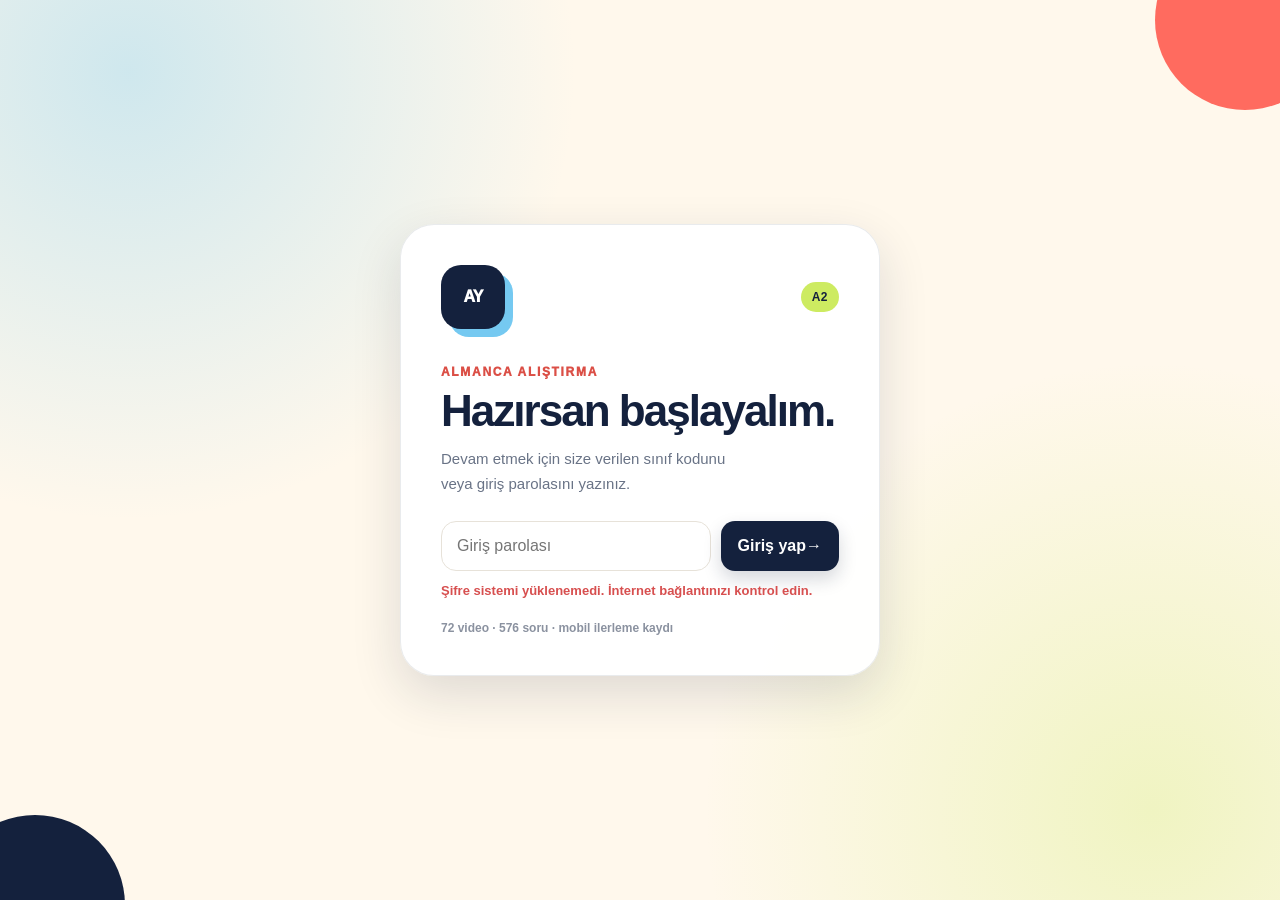
==== commit 479082b7: "Add files via upload" ====
--- a/index.html
+++ b/index.html
@@ -1,2206 +1,127 @@
 <!doctype html>
 <html lang="tr">
-<head>
-  <meta charset="UTF-8" />
-  <meta name="viewport" content="width=device-width, initial-scale=1, viewport-fit=cover" />
-  <meta name="theme-color" content="#173466" />
-  <meta name="description" content="AYDA A2 Video Tekrar Merkezi: Menschen A2.1 ve A2.2 için 24 ünite, kısa konu anlatımları, ana ders videoları ve konuşma/gramer destekleri." />
-  <meta property="og:title" content="AYDA A2 Video Tekrar Merkezi" />
-  <meta property="og:description" content="A2 konularını ünite ünite tekrar et." />
-  <title>AYDA A2 Video Tekrar Merkezi</title>
+  <head>
+    <meta charset="UTF-8" />
+    <meta name="viewport" content="width=device-width, initial-scale=1, viewport-fit=cover" />
+    <meta name="theme-color" content="#14213d" />
+    <meta
+      name="description"
+      content="AYDA A2: Her ünitede sayfa içinde açılan ders, gramer ve konuşma videoları; 24 ünitede 576 özgün Almanca alıştırması."
+    />
+    <meta property="og:title" content="AYDA A2 Almanca Alıştırma" />
+    <meta
+      property="og:description"
+      content="Videoyu izle, mantığı kavra, 24 soruyu çöz: AYDA A2 Almanca çalışma platformu."
+    />
+    <meta property="og:image" content="./og.png" />
+    <meta property="og:type" content="website" />
+    <meta name="twitter:card" content="summary_large_image" />
+    <link rel="icon" type="image/png" href="./og.png" />
+    <link rel="stylesheet" href="./styles.css" />
+    <title>AYDA A2 Almanca Alıştırma</title>
+    <script defer src="./data.js"></script>
+    <script defer src="./practice-data.js"></script>
+    <script defer src="./app.js"></script>
+  </head>
+  <body>
+    <section id="aydaLoginBox" class="login-shell" aria-label="AYDA giriş ekranı">
+      <div class="login-card">
+        <div class="login-brand-row">
+          <span class="brand-mark" aria-hidden="true">AY</span>
+          <span class="level-pill">A2</span>
+        </div>
+        <p class="eyebrow">ALMANCA ALIŞTIRMA</p>
+        <h1>Hazırsan başlayalım.</h1>
+        <p class="login-copy">
+          Devam etmek için size verilen sınıf kodunu veya giriş parolasını yazınız.
+        </p>
 
-  <style>
-    :root {
-      --navy:#173466;
-      --navy-2:#234078;
-      --navy-3:#10284e;
-      --blue:#4f75ad;
-      --blue-soft:#eaf1f9;
-      --bg:#f3f6fb;
-      --card:#ffffff;
-      --text:#172033;
-      --muted:#66748a;
-      --line:#dbe3ef;
-      --line-strong:#c5d3e5;
-      --gold:#cfa956;
-      --shadow:0 12px 34px rgba(24,52,102,.09);
-      --shadow-lg:0 20px 55px rgba(24,52,102,.14);
-      --topbar-h:72px;
-    }
+        <form class="password-row" onsubmit="aydaCheckPassword(); return false;">
+          <label class="sr-only" for="aydaPasswordInput">Giriş parolası</label>
+          <input
+            id="aydaPasswordInput"
+            type="password"
+            placeholder="Giriş parolası"
+            autocomplete="current-password"
+            aria-describedby="aydaLoginMessage"
+          />
+          <button class="primary-button login-button" type="submit">
+            Giriş yap <span aria-hidden="true">→</span>
+          </button>
+        </form>
 
-    * { box-sizing:border-box; }
-    html {
-      min-height:100%;
-      width:100%;
-      overflow-x:hidden !important;
-      overflow-y:auto !important;
-      scroll-behavior:smooth;
-      scrollbar-gutter:stable;
-      -webkit-text-size-adjust:100%;
-    }
-    body {
-      margin:0;
-      width:100%;
-      min-height:100vh;
-      min-height:100dvh;
-      height:auto !important;
-      overflow-x:hidden !important;
-      overflow-y:auto !important;
-      position:static !important;
-      touch-action:pan-y pinch-zoom;
-      overscroll-behavior-y:auto;
-      color:var(--text);
-      background:
-        radial-gradient(circle at 0 0, rgba(35,64,120,.09), transparent 30rem),
-        linear-gradient(180deg,#f8faff 0%,var(--bg) 100%);
-      font-family:Inter,-apple-system,BlinkMacSystemFont,"Segoe UI",Roboto,Arial,sans-serif;
-      font-size:17px;
-      line-height:1.6;
-      -webkit-font-smoothing:antialiased;
-      text-rendering:optimizeLegibility;
-    }
-    a { color:inherit; text-decoration:none; }
-    button,input { font:inherit; }
-    button,a { -webkit-tap-highlight-color:transparent; }
-    img,iframe { max-width:100%; }
-    button { touch-action:manipulation; }
+        <div id="aydaLoginMessage" class="login-message" role="status" aria-live="polite"></div>
+        <p class="login-footnote">72 video · 576 soru · mobil ilerleme kaydı</p>
+      </div>
+    </section>
 
-    /* =========================
-       AYDA GİRİŞ — mevcut sistemle aynı ID'ler
-       ========================= */
-    #aydaLoginBox {
-      position:fixed;
-      inset:0;
-      z-index:999999;
-      display:grid;
-      place-items:center;
-      min-height:100dvh;
-      padding:max(20px,env(safe-area-inset-top))
-              max(20px,env(safe-area-inset-right))
-              max(20px,env(safe-area-inset-bottom))
-              max(20px,env(safe-area-inset-left));
-      overflow-y:auto;
-      background:
-        radial-gradient(circle at top left,rgba(35,64,120,.15),transparent 36%),
-        linear-gradient(180deg,#f8fbff 0%,#eef3fb 100%);
-      color:#1f2937;
-    }
-    .ayda-login-card {
-      width:min(100%,460px);
-      padding:32px;
-      border:1px solid var(--line);
-      border-radius:28px;
-      background:#fff;
-      box-shadow:0 22px 58px rgba(35,64,120,.18);
-    }
-    .ayda-login-logo {
-      width:62px;
-      height:62px;
-      display:grid;
-      place-items:center;
-      margin-bottom:18px;
-      border-radius:18px;
-      background:var(--navy-2);
-      color:#fff;
-      font-size:21px;
-      font-weight:950;
-    }
-    #aydaLoginBox h1 {
-      margin:0 0 9px;
-      color:#172b52;
-      font-size:27px;
-      line-height:1.18;
-      letter-spacing:-.03em;
-    }
-    #aydaLoginBox p {
-      margin:0 0 20px;
-      color:#69768a;
-      font-size:15px;
-      line-height:1.55;
-    }
-    .ayda-password-row {
-      display:flex;
-      gap:10px;
-    }
-    #aydaPasswordInput {
-      flex:1;
-      min-width:0;
-      min-height:54px;
-      padding:14px 16px;
-      border:1px solid var(--line);
-      border-radius:15px;
-      outline:none;
-      background:#fff;
-      color:var(--text);
-      font-size:16px;
-    }
-    #aydaPasswordInput:focus {
-      border-color:#7f9bc5;
-      box-shadow:0 0 0 4px rgba(35,64,120,.10);
-    }
-    .ayda-login-btn {
-      min-height:54px;
-      padding:0 20px;
-      border:0;
-      border-radius:15px;
-      background:var(--navy-2);
-      color:#fff;
-      font-weight:900;
-      cursor:pointer;
-    }
-    .ayda-login-btn:hover { background:#172b52; }
-    #aydaLoginMessage {
-      min-height:20px;
-      margin-top:12px;
-      color:#c62d2d;
-      font-size:14px;
-      font-weight:750;
-    }
-    #aydaProtectedContent {
-      display:none;
-      min-height:100vh;
-      min-height:100dvh;
-      overflow:visible !important;
-    }
-
-    /* =========================
-       GENEL LAYOUT
-       ========================= */
-    .container {
-      width:min(1240px,calc(100% - clamp(24px,4vw,56px)));
-      margin-inline:auto;
-    }
-
-    .topbar {
-      position:sticky;
-      top:0;
-      z-index:100;
-      min-height:var(--topbar-h);
-      border-bottom:1px solid rgba(219,227,239,.95);
-      background:rgba(248,251,255,.94);
-      backdrop-filter:blur(16px);
-    }
-    .topbar-inner {
-      min-height:var(--topbar-h);
-      display:flex;
-      align-items:center;
-      justify-content:space-between;
-      gap:16px;
-    }
-    .brand {
-      min-width:0;
-      display:flex;
-      align-items:center;
-      gap:12px;
-    }
-    .brand-logo {
-      width:44px;
-      height:44px;
-      flex:0 0 auto;
-      display:grid;
-      place-items:center;
-      border-radius:14px;
-      background:linear-gradient(145deg,var(--navy-2),var(--navy));
-      color:#fff;
-      font-size:15px;
-      font-weight:950;
-      box-shadow:0 8px 20px rgba(35,64,120,.17);
-    }
-    .brand-copy strong {
-      display:block;
-      color:#172b52;
-      font-size:15px;
-      line-height:1.2;
-    }
-    .brand-copy span {
-      display:block;
-      margin-top:3px;
-      color:#758298;
-      font-size:12px;
-    }
-    .nav {
-      display:flex;
-      align-items:center;
-      gap:6px;
-    }
-    .nav a {
-      padding:10px 13px;
-      border-radius:999px;
-      color:#5e708b;
-      font-size:13px;
-      font-weight:850;
-    }
-    .nav a:hover { background:#fff; color:var(--navy); }
-
-    .hero {
-      padding:clamp(18px,3vw,34px) 0 14px;
-    }
-    .hero-box {
-      position:relative;
-      overflow:hidden;
-      padding:clamp(28px,5vw,52px);
-      border-radius:30px;
-      color:#fff;
-      background:linear-gradient(135deg,#132e59 0%,#234078 60%,#315b99 100%);
-      box-shadow:var(--shadow-lg);
-    }
-    .hero-box::after {
-      content:"";
-      position:absolute;
-      width:420px;
-      height:420px;
-      right:-180px;
-      top:-190px;
-      border-radius:50%;
-      background:radial-gradient(circle,rgba(207,169,86,.33),transparent 68%);
-      pointer-events:none;
-    }
-    .kicker {
-      position:relative;
-      z-index:1;
-      display:inline-flex;
-      align-items:center;
-      padding:8px 12px;
-      border:1px solid rgba(255,255,255,.16);
-      border-radius:999px;
-      background:rgba(255,255,255,.08);
-      color:#e2ebf8;
-      font-size:11px;
-      font-weight:950;
-      letter-spacing:.08em;
-      text-transform:uppercase;
-    }
-    .hero h1 {
-      position:relative;
-      z-index:1;
-      max-width:900px;
-      margin:17px 0 12px;
-      font-size:clamp(38px,5vw,62px);
-      line-height:1.02;
-      letter-spacing:-.045em;
-      text-wrap:balance;
-    }
-    .hero p {
-      position:relative;
-      z-index:1;
-      max-width:880px;
-      margin:0;
-      color:#dce7f7;
-      font-size:clamp(16px,1.45vw,19px);
-      line-height:1.65;
-    }
-    .notice {
-      position:relative;
-      z-index:1;
-      max-width:900px;
-      display:flex;
-      gap:11px;
-      margin-top:20px;
-      padding:15px 16px;
-      border:1px solid rgba(255,255,255,.15);
-      border-radius:15px;
-      background:rgba(255,255,255,.08);
-      color:#f6f8fc;
-      font-size:14px;
-      line-height:1.55;
-    }
-
-    .quick-links {
-      display:grid;
-      grid-template-columns:repeat(3,minmax(0,1fr));
-      gap:12px;
-      margin:16px 0 30px;
-    }
-    .quick-link {
-      min-width:0;
-      min-height:86px;
-      display:flex;
-      align-items:center;
-      gap:14px;
-      padding:16px 18px;
-      border:1px solid var(--line);
-      border-radius:18px;
-      background:#fff;
-      box-shadow:0 8px 24px rgba(35,64,120,.05);
-      transition:transform .16s ease,box-shadow .16s ease,border-color .16s ease;
-    }
-    .quick-link:hover {
-      transform:translateY(-2px);
-      border-color:var(--line-strong);
-      box-shadow:0 14px 30px rgba(35,64,120,.08);
-    }
-    .quick-icon {
-      width:48px;
-      height:48px;
-      flex:0 0 auto;
-      display:grid;
-      place-items:center;
-      border-radius:14px;
-      background:var(--blue-soft);
-      font-size:22px;
-    }
-    .quick-copy { min-width:0; flex:1; }
-    .quick-copy strong {
-      display:block;
-      color:#203a66;
-      font-size:16px;
-      line-height:1.25;
-    }
-    .quick-copy small {
-      display:block;
-      margin-top:4px;
-      color:#7b889b;
-      font-size:13px;
-      line-height:1.35;
-    }
-    .quick-arrow {
-      color:#7085a4;
-      font-size:18px;
-      font-weight:900;
-    }
-
-    /* =========================
-       ÜNİTELER
-       ========================= */
-    .units-hub {
-      width:min(100%,1080px);
-      margin-inline:auto;
-      padding:5px 0 20px;
-    }
-    .section-head {
-      display:flex;
-      align-items:flex-end;
-      justify-content:space-between;
-      gap:18px;
-      flex-wrap:wrap;
-      margin-bottom:16px;
-    }
-    .section-head h2 {
-      margin:0;
-      color:#172b52;
-      font-size:clamp(28px,3vw,36px);
-      letter-spacing:-.035em;
-    }
-    .section-head p {
-      margin:6px 0 0;
-      color:var(--muted);
-      font-size:15px;
-    }
-    .level-tabs {
-      display:flex;
-      gap:8px;
-      flex-wrap:wrap;
-    }
-    .level-tab {
-      min-height:46px;
-      padding:10px 17px;
-      border:1px solid var(--line);
-      border-radius:999px;
-      background:#fff;
-      color:#5d6e85;
-      font-size:14px;
-      font-weight:900;
-      cursor:pointer;
-    }
-    .level-tab:hover { border-color:#afc0d7; }
-    .level-tab.active {
-      border-color:var(--navy);
-      background:var(--navy);
-      color:#fff;
-    }
-
-    .level-divider {
-      margin:22px 0 10px;
-      padding:12px 4px 6px;
-      color:#6a7b93;
-      font-size:13px;
-      font-weight:950;
-      letter-spacing:.08em;
-      text-transform:uppercase;
-    }
-    .unit-list {
-      display:block;
-    }
-    .unit-accordion {
-      position:relative;
-      margin-bottom:12px;
-      border:1px solid var(--line);
-      border-radius:20px;
-      background:#fff;
-      box-shadow:0 7px 22px rgba(35,64,120,.045);
-      overflow:visible;
-      scroll-margin-top:calc(var(--topbar-h) + 12px);
-    }
-    .unit-accordion.open {
-      border-color:#b8cae0;
-      box-shadow:0 16px 38px rgba(35,64,120,.09);
-    }
-    .unit-accordion-head {
-      width:100%;
-      min-height:98px;
-      display:flex;
-      align-items:center;
-      gap:16px;
-      padding:18px 20px;
-      border:0;
-      border-radius:20px;
-      background:#fff;
-      color:inherit;
-      text-align:left;
-      cursor:pointer;
-    }
-    .unit-accordion-head:hover { background:#fbfcfe; }
-    .unit-accordion-head:focus-visible {
-      outline:3px solid #8eadd8;
-      outline-offset:3px;
-    }
-    .unit-accordion.open .unit-accordion-head {
-      position:sticky;
-      top:calc(var(--topbar-h) + 8px);
-      z-index:30;
-      border-radius:16px;
-      border:1px solid #d2dce9;
-      box-shadow:0 8px 20px rgba(35,64,120,.08);
-      background:rgba(255,255,255,.98);
-      backdrop-filter:blur(14px);
-    }
-    .unit-index {
-      width:58px;
-      height:58px;
-      flex:0 0 auto;
-      display:grid;
-      place-items:center;
-      border-radius:17px;
-      background:#edf3f9;
-      color:#31527f;
-      font-size:17px;
-      font-weight:950;
-    }
-    .unit-accordion.open .unit-index {
-      background:var(--navy);
-      color:#fff;
-    }
-    .unit-head-copy {
-      min-width:0;
-      flex:1;
-    }
-    .unit-head-copy > span {
-      display:block;
-      color:#7c8da5;
-      font-size:12px;
-      font-weight:950;
-      letter-spacing:.07em;
-      text-transform:uppercase;
-    }
-    .unit-head-copy strong {
-      display:block;
-      margin-top:4px;
-      color:#1e3862;
-      font-size:clamp(18px,2vw,22px);
-      line-height:1.25;
-      letter-spacing:-.015em;
-      overflow-wrap:anywhere;
-    }
-    .unit-head-copy small {
-      display:block;
-      margin-top:5px;
-      color:#6f7f94;
-      font-size:14px;
-      line-height:1.4;
-      overflow-wrap:anywhere;
-    }
-    .unit-chevron {
-      width:42px;
-      height:42px;
-      flex:0 0 auto;
-      display:grid;
-      place-items:center;
-      border-radius:12px;
-      background:#f2f5f9;
-      color:#6e8098;
-      font-size:18px;
-      transition:transform .18s ease;
-    }
-    .unit-accordion.open .unit-chevron { transform:rotate(180deg); }
-
-    .unit-accordion-body {
-      display:none;
-      padding:18px;
-      border-top:1px solid #edf1f6;
-      border-radius:0 0 20px 20px;
-      background:#f8fafc;
-    }
-    .unit-accordion.open .unit-accordion-body { display:block; }
-
-    .lesson-brief {
-      padding:clamp(20px,3vw,28px);
-      border:1px solid #d7e2ef;
-      border-radius:18px;
-      background:linear-gradient(180deg,#f6faff,#fff);
-    }
-    .brief-label {
-      color:#6880a0;
-      font-size:12px;
-      font-weight:950;
-      letter-spacing:.08em;
-      text-transform:uppercase;
-    }
-    .lesson-brief h3 {
-      margin:7px 0 12px;
-      color:#1b3967;
-      font-size:clamp(21px,2.4vw,28px);
-      line-height:1.28;
-      letter-spacing:-.02em;
-    }
-    .lesson-brief > p {
-      max-width:960px;
-      margin:0;
-      color:#4e617a;
-      font-size:clamp(15px,1.4vw,17px);
-      line-height:1.78;
-    }
-    .brief-communication {
-      margin-top:18px;
-      padding:15px 17px;
-      border-left:4px solid #88a7cf;
-      border-radius:12px;
-      background:#eef4fa;
-    }
-    .brief-communication span {
-      display:block;
-      color:#557293;
-      font-size:12px;
-      font-weight:950;
-      letter-spacing:.05em;
-      text-transform:uppercase;
-    }
-    .brief-communication p {
-      margin:6px 0 0;
-      color:#435c78;
-      font-size:15px;
-      line-height:1.6;
-    }
-    .brief-example {
-      margin-top:16px;
-      padding:14px 16px;
-      border-radius:12px;
-      background:#e6eef7;
-      color:#2f4f73;
-      font-size:15px;
-      line-height:1.6;
-    }
-    .brief-example span {
-      display:block;
-      margin-bottom:3px;
-      color:#657d99;
-      font-size:11px;
-      font-weight:950;
-      letter-spacing:.07em;
-      text-transform:uppercase;
-    }
-
-    /* ANA ÜNİTE VİDEOSU */
-    .primary-lesson {
-      margin-top:16px;
-      padding:clamp(20px,3vw,28px);
-      border:2px solid #b8cce5;
-      border-radius:20px;
-      background:
-        radial-gradient(circle at top right,rgba(35,64,120,.09),transparent 38%),
-        linear-gradient(180deg,#fff,#f1f6fc);
-      box-shadow:0 12px 30px rgba(35,64,120,.075);
-    }
-    .primary-lesson-top {
-      display:flex;
-      align-items:center;
-      gap:17px;
-    }
-    .primary-lesson-icon {
-      width:68px;
-      height:68px;
-      flex:0 0 auto;
-      display:grid;
-      place-items:center;
-      border-radius:20px;
-      background:var(--navy);
-      color:#fff;
-      font-size:25px;
-      box-shadow:0 10px 24px rgba(35,64,120,.20);
-    }
-    .primary-lesson-copy {
-      min-width:0;
-      flex:1;
-    }
-    .primary-lesson-copy span {
-      display:block;
-      color:#647d9f;
-      font-size:12px;
-      font-weight:950;
-      letter-spacing:.08em;
-      text-transform:uppercase;
-    }
-    .primary-lesson-copy strong {
-      display:block;
-      margin-top:5px;
-      color:#18345f;
-      font-size:clamp(20px,2.4vw,27px);
-      line-height:1.25;
-      overflow-wrap:anywhere;
-    }
-    .primary-lesson-copy small {
-      display:block;
-      margin-top:6px;
-      color:#65778e;
-      font-size:14px;
-      line-height:1.5;
-    }
-    .primary-lesson-actions {
-      display:flex;
-      gap:10px;
-      flex-wrap:wrap;
-      margin-top:18px;
-    }
-    .primary-play,
-    .primary-external {
-      min-height:50px;
-      display:inline-flex;
-      align-items:center;
-      justify-content:center;
-      border-radius:14px;
-      font-size:15px;
-      font-weight:950;
-      cursor:pointer;
-    }
-    .primary-play {
-      padding:12px 20px;
-      border:0;
-      background:var(--navy);
-      color:#fff;
-      box-shadow:0 7px 18px rgba(35,64,120,.16);
-    }
-    .primary-play:hover { background:#102b57; }
-    .primary-external {
-      padding:11px 18px;
-      border:1px solid #cbd7e6;
-      background:#fff;
-      color:#35557d;
-    }
-
-    .support-section {
-      margin-top:18px;
-    }
-    .video-section-title {
-      margin:0 3px 10px;
-      color:#445d7c;
-      font-size:15px;
-      font-weight:950;
-    }
-    .video-list {
-      display:grid;
-      gap:9px;
-    }
-    .video {
-      display:flex;
-      align-items:center;
-      gap:12px;
-      min-width:0;
-      padding:12px;
-      border:1px solid #dfe6ef;
-      border-radius:14px;
-      background:#fff;
-    }
-    .video-kind {
-      width:42px;
-      height:42px;
-      flex:0 0 auto;
-      display:grid;
-      place-items:center;
-      border-radius:12px;
-      font-size:15px;
-      font-weight:900;
-    }
-    .video-kind.grammar { background:#fff0d1; color:#946316; }
-    .video-kind.speaking { background:#e1f2ea; color:#286e52; }
-    .video-kind.lesson { background:#e5eef9; color:#315f9e; }
-    .video-copy {
-      min-width:0;
-      flex:1;
-    }
-    .video-copy strong {
-      display:block;
-      color:#293f60;
-      font-size:15px;
-      line-height:1.35;
-      overflow-wrap:anywhere;
-    }
-    .video-copy span {
-      display:block;
-      margin-top:3px;
-      color:#79879a;
-      font-size:12px;
-      font-weight:700;
-    }
-    .video-btns {
-      display:flex;
-      gap:6px;
-      flex:0 0 auto;
-    }
-    .small-btn {
-      width:42px;
-      height:42px;
-      display:grid;
-      place-items:center;
-      border:1px solid #d7e0eb;
-      border-radius:11px;
-      background:#fff;
-      color:var(--navy);
-      font-size:14px;
-      font-weight:900;
-      cursor:pointer;
-    }
-    .small-btn:hover {
-      border-color:var(--navy);
-      background:var(--navy);
-      color:#fff;
-    }
-    .unit-note {
-      margin-top:12px;
-      padding:13px 14px;
-      border:1px dashed #c5d1e1;
-      border-radius:12px;
-      background:#fff;
-      color:#65758b;
-      font-size:13px;
-      line-height:1.55;
-    }
-
-    /* =========================
-       SINAV
-       ========================= */
-    .exam-section {
-      width:min(100%,1080px);
-      margin:34px auto 52px;
-      padding:26px;
-      border:1px solid #e6d3a1;
-      border-radius:24px;
-      background:linear-gradient(135deg,#fff9e9,#fff);
-      box-shadow:0 12px 30px rgba(143,105,32,.065);
-    }
-    .exam-label {
-      display:inline-block;
-      padding:7px 10px;
-      border-radius:999px;
-      background:#f1dfb2;
-      color:#725419;
-      font-size:11px;
-      font-weight:950;
-      letter-spacing:.07em;
-      text-transform:uppercase;
-    }
-    .exam-section h2 {
-      margin:11px 0 7px;
-      color:#59431d;
-      font-size:clamp(25px,3vw,33px);
-      letter-spacing:-.03em;
-    }
-    .exam-section > p {
-      margin:0;
-      color:#7c6a45;
-      font-size:15px;
-      line-height:1.6;
-    }
-    .exam-grid {
-      display:grid;
-      grid-template-columns:repeat(2,minmax(0,1fr));
-      gap:12px;
-      margin-top:18px;
-    }
-    .exam-card {
-      display:flex;
-      align-items:center;
-      justify-content:space-between;
-      gap:14px;
-      padding:16px;
-      border:1px solid #ead8aa;
-      border-radius:16px;
-      background:#fff;
-    }
-    .exam-card strong {
-      display:block;
-      color:#59451f;
-      font-size:15px;
-    }
-    .exam-card span {
-      display:block;
-      margin-top:4px;
-      color:#887654;
-      font-size:12px;
-    }
-    .exam-open {
-      min-height:46px;
-      flex:0 0 auto;
-      padding:10px 14px;
-      border:0;
-      border-radius:12px;
-      background:var(--navy);
-      color:#fff;
-      font-size:13px;
-      font-weight:900;
-      cursor:pointer;
-    }
-
-    .footer {
-      padding:0 0 34px;
-      color:#7d8999;
-      font-size:12px;
-    }
-    .footer-inner {
-      display:flex;
-      justify-content:space-between;
-      gap:12px;
-      flex-wrap:wrap;
-      padding-top:18px;
-      border-top:1px solid var(--line);
-    }
-
-    /* =========================
-       VIDEO MODAL
-       ========================= */
-    dialog {
-      width:min(1040px,calc(100vw - 26px));
-      max-height:calc(100dvh - 24px);
-      padding:0;
-      overflow:auto;
-      border:0;
-      border-radius:20px;
-      background:#07111f;
-      color:#fff;
-      box-shadow:0 30px 90px rgba(0,0,0,.42);
-    }
-    dialog::backdrop {
-      background:rgba(4,10,18,.78);
-      backdrop-filter:blur(4px);
-    }
-    .modal-head {
-      position:sticky;
-      top:0;
-      z-index:2;
-      display:flex;
-      align-items:center;
-      justify-content:space-between;
-      gap:10px;
-      padding:13px 14px;
-      background:#07111f;
-    }
-    .modal-title {
-      min-width:0;
-      overflow:hidden;
-      white-space:nowrap;
-      text-overflow:ellipsis;
-      font-size:14px;
-      font-weight:900;
-    }
-    .modal-actions {
-      display:flex;
-      align-items:center;
-      gap:7px;
-      flex:0 0 auto;
-    }
-    .modal-external,.modal-close {
-      border:0;
-      border-radius:10px;
-      background:#15253c;
-      color:#fff;
-      cursor:pointer;
-    }
-    .modal-external {
-      min-height:36px;
-      padding:8px 11px;
-      font-size:11px;
-      font-weight:850;
-    }
-    .modal-close {
-      width:38px;
-      height:38px;
-      font-size:22px;
-    }
-    .player {
-      width:100%;
-      aspect-ratio:16/9;
-      background:#000;
-    }
-    .player iframe {
-      width:100%;
-      height:100%;
-      display:block;
-      border:0;
-    }
-
-    /* =========================
-       RESPONSIVE
-       ========================= */
-    @media (min-width:1500px) {
-      body { font-size:18px; }
-      .container { width:min(1320px,calc(100% - 72px)); }
-      .units-hub,.exam-section { width:min(100%,1140px); }
-    }
-
-    @media (max-width:1024px) {
-      :root { --topbar-h:68px; }
-      .container { width:min(100% - 28px,1180px); }
-      .quick-links { grid-template-columns:1fr; }
-      .quick-link { min-height:76px; }
-      .nav { display:none; }
-      .units-hub,.exam-section { width:100%; }
-      .exam-grid { grid-template-columns:1fr; }
-    }
-
-    @media (max-width:720px) {
-      :root { --topbar-h:62px; }
-
-      body {
-        font-size:16px;
-      }
-      .container {
-        width:calc(100% - 18px);
-      }
-      .topbar-inner {
-        min-height:var(--topbar-h);
-      }
-      .brand-logo {
-        width:38px;
-        height:38px;
-        border-radius:12px;
-      }
-      .brand-copy strong {
-        font-size:14px;
-      }
-      .brand-copy span {
-        display:none;
-      }
-
-      .hero {
-        padding-top:10px;
-      }
-      .hero-box {
-        padding:23px 18px;
-        border-radius:21px;
-      }
-      .hero h1 {
-        margin-top:13px;
-        font-size:clamp(32px,9vw,42px);
-      }
-      .hero p {
-        font-size:16px;
-        line-height:1.58;
-      }
-      .notice {
-        margin-top:16px;
-        padding:13px;
-        font-size:13px;
-      }
-
-      .quick-links {
-        gap:8px;
-        margin:10px 0 24px;
-      }
-      .quick-link {
-        min-height:68px;
-        padding:12px 13px;
-        border-radius:15px;
-      }
-      .quick-icon {
-        width:42px;
-        height:42px;
-        border-radius:12px;
-      }
-      .quick-copy strong {
-        font-size:15px;
-      }
-      .quick-copy small {
-        font-size:12px;
-      }
-
-      .section-head {
-        align-items:flex-start;
-        gap:12px;
-      }
-      .section-head h2 {
-        font-size:29px;
-      }
-      .section-head p {
-        font-size:14px;
-      }
-      .level-tabs {
-        width:100%;
-      }
-      .level-tab {
-        flex:1;
-        min-width:0;
-        min-height:44px;
-        padding:9px 8px;
-      }
-
-      .unit-accordion {
-        margin-bottom:10px;
-        border-radius:16px;
-      }
-      .unit-accordion-head {
-        min-height:88px;
-        gap:11px;
-        padding:14px 12px;
-        border-radius:16px;
-      }
-      .unit-accordion.open .unit-accordion-head {
-        top:calc(var(--topbar-h) + 5px);
-      }
-      .unit-index {
-        width:46px;
-        height:46px;
-        border-radius:14px;
-        font-size:14px;
-      }
-      .unit-head-copy > span {
-        font-size:10px;
-      }
-      .unit-head-copy strong {
-        font-size:17px;
-      }
-      .unit-head-copy small {
-        font-size:13px;
-      }
-      .unit-chevron {
-        width:36px;
-        height:36px;
-        border-radius:10px;
-      }
-
-      .unit-accordion-body {
-        padding:10px;
-      }
-      .lesson-brief {
-        padding:17px;
-        border-radius:15px;
-      }
-      .brief-label {
-        font-size:10px;
-      }
-      .lesson-brief h3 {
-        font-size:20px;
-      }
-      .lesson-brief > p {
-        font-size:15px;
-        line-height:1.7;
-      }
-      .brief-communication {
-        margin-top:14px;
-        padding:13px 14px;
-      }
-      .brief-communication span {
-        font-size:10px;
-      }
-      .brief-communication p {
-        font-size:14px;
-      }
-      .brief-example {
-        margin-top:13px;
-        padding:12px 13px;
-        font-size:14px;
-      }
-
-      .primary-lesson {
-        margin-top:11px;
-        padding:16px;
-        border-radius:16px;
-      }
-      .primary-lesson-top {
-        align-items:flex-start;
-        gap:12px;
-      }
-      .primary-lesson-icon {
-        width:52px;
-        height:52px;
-        border-radius:15px;
-        font-size:19px;
-      }
-      .primary-lesson-copy span {
-        font-size:10px;
-      }
-      .primary-lesson-copy strong {
-        font-size:19px;
-      }
-      .primary-lesson-copy small {
-        font-size:13px;
-      }
-      .primary-lesson-actions {
-        flex-direction:column;
-        margin-top:14px;
-      }
-      .primary-play,.primary-external {
-        width:100%;
-        min-height:50px;
-        font-size:15px;
-      }
-
-      .video {
-        gap:10px;
-        padding:11px;
-      }
-      .video-kind {
-        width:38px;
-        height:38px;
-      }
-      .video-copy strong {
-        font-size:14px;
-      }
-      .video-copy span {
-        font-size:11px;
-      }
-      .small-btn {
-        width:40px;
-        height:40px;
-      }
-
-      .exam-section {
-        margin-top:28px;
-        padding:19px;
-        border-radius:20px;
-      }
-      .exam-card {
-        flex-direction:column;
-        align-items:stretch;
-      }
-      .exam-open {
-        width:100%;
-      }
-
-      dialog {
-        width:calc(100vw - 10px);
-        max-height:calc(100dvh - 10px);
-        border-radius:15px;
-      }
-      .modal-external {
-        display:none;
-      }
-
-      .ayda-login-card {
-        padding:24px 20px;
-        border-radius:23px;
-      }
-      #aydaLoginBox h1 {
-        font-size:24px;
-      }
-      .ayda-password-row {
-        flex-direction:column;
-      }
-      .ayda-login-btn {
-        padding:14px 18px;
-      }
-    }
-
-    @media (max-width:420px) {
-      .container {
-        width:calc(100% - 12px);
-      }
-      .hero-box {
-        padding:20px 15px;
-      }
-      .hero h1 {
-        font-size:30px;
-      }
-      .hero p {
-        font-size:15px;
-      }
-      .kicker {
-        font-size:9px;
-      }
-
-      .unit-accordion-head {
-        padding:12px 10px;
-      }
-      .unit-index {
-        width:42px;
-        height:42px;
-      }
-      .unit-head-copy strong {
-        font-size:16px;
-      }
-      .unit-head-copy small {
-        font-size:12px;
-      }
-      .unit-chevron {
-        width:32px;
-        height:32px;
-      }
-
-      .lesson-brief {
-        padding:15px;
-      }
-      .lesson-brief h3 {
-        font-size:19px;
-      }
-      .lesson-brief > p {
-        font-size:14.5px;
-      }
-
-      .primary-lesson {
-        padding:14px;
-      }
-      .primary-lesson-copy strong {
-        font-size:18px;
-      }
-
-      .video-kind {
-        display:none;
-      }
-      .video-copy strong {
-        font-size:13.5px;
-      }
-      .small-btn {
-        width:38px;
-        height:38px;
-      }
-    }
-
-    @media (max-width:340px) {
-      .unit-head-copy small {
-        display:none;
-      }
-      .quick-icon {
-        display:none;
-      }
-      .hero h1 {
-        font-size:28px;
-      }
-      .unit-head-copy strong {
-        font-size:15px;
-      }
-    }
-
-    @media (max-height:520px) and (orientation:landscape) {
-      :root { --topbar-h:0px; }
-      .topbar { position:relative; }
-      .unit-accordion.open .unit-accordion-head {
-        top:6px;
-      }
-      .quick-links {
-        grid-template-columns:repeat(3,minmax(0,1fr));
-      }
-      .hero-box {
-        padding:18px;
-      }
-    }
-
-    @media (prefers-reduced-motion:reduce) {
-      html { scroll-behavior:auto; }
-      *,*::before,*::after {
-        scroll-behavior:auto !important;
-        animation:none !important;
-        transition:none !important;
-      }
-    }
-
-    /* Güvenli sayfa kaydırma: mouse wheel, touchpad ve mobil dokunma */
-    html, body {
-      width: 100%;
-      min-height: 100%;
-      height: auto !important;
-      overflow-x: hidden !important;
-      overflow-y: auto !important;
-      position: static;
-      touch-action: pan-y pinch-zoom;
-    }
-
-    #aydaProtectedContent,
-    #root {
-      width: 100%;
-      min-height: 100vh;
-      min-height: 100dvh;
-      height: auto !important;
-      overflow: visible !important;
-      position: static;
-    }
-
-  </style>
-</head>
-
-<body>
-  <section id="aydaLoginBox" aria-label="AYDA giriş ekranı">
-    <div class="ayda-login-card">
-      <div class="ayda-login-logo">AY</div>
-      <h1>AYDA A2 Video Tekrar</h1>
-      <p>Devam etmek için size verilen sınıf kodunu veya giriş parolasını yazınız.</p>
-
-      <form class="ayda-password-row" onsubmit="aydaCheckPassword(); return false;">
-        <input
-          id="aydaPasswordInput"
-          type="password"
-          placeholder="Giriş parolası"
-          autocomplete="off"
-          aria-describedby="aydaLoginMessage"
-        />
-        <button class="ayda-login-btn" type="submit">Giriş</button>
-      </form>
-
-      <div id="aydaLoginMessage" role="status" aria-live="polite"></div>
-    </div>
-  </section>
-
-  <div id="aydaProtectedContent">
-    <div id="root">
-    <header class="topbar">
-      <div class="container topbar-inner">
-        <a class="brand" href="#top">
-          <div class="brand-logo">AY</div>
-          <div class="brand-copy">
-            <strong>AYDA A2 Video Tekrar</strong>
-            <span>Menschen A2.1 + A2.2 • 24 Ünite</span>
-          </div>
-        </a>
-
-        <nav class="nav">
-          <a href="#unitList">Üniteler</a>
-          <a href="#sinav">Sınav Videoları</a>
-          <a href="https://kurs.aydadil.com/" target="_blank" rel="noopener">Ders Kayıtları</a>
-        </nav>
-      </div>
-    </header>
-
-    <main id="top">
-      <section class="hero">
-        <div class="container">
-          <div class="hero-box">
-            <span class="kicker">AYDA Dil Akademisi • A2</span>
-            <h1>A2 Video Tekrar Merkezi</h1>
-            <p>
-              Menschen A2.1 ve A2.2 konularını ünite ünite tekrar et.
-              Üniteyi açtığında kısa konu anlatımı, büyük ana ders videosu ve destek videoları aynı yerde görünür.
-            </p>
-
-            <div class="notice">
-              <span>ℹ️</span>
-              <span>
-                <strong>Bu sayfa video tekrar içindir.</strong>
-                Alıştırma veya test içermez. Sınava yönelik içerikler ayrıca aşağıdaki sınav bölümünde ve AYDA Sınav Hazırlık sitesinde bulunur.
-              </span>
+    <div id="aydaProtectedContent" style="display: none">
+      <a class="skip-link" href="#mainContent">İçeriğe geç</a>
+      <header class="site-header">
+        <div class="header-inner">
+          <button class="brand-button" id="homeButton" type="button" aria-label="Ana sayfaya dön">
+            <span class="brand-mark small" aria-hidden="true">AY</span>
+            <span class="brand-copy">
+              <strong>AYDA A2</strong>
+              <small>Almanca alıştırma</small>
+            </span>
+          </button>
+          <div class="header-actions">
+            <div class="header-progress" aria-label="Genel ilerleme">
+              <span id="headerProgressText">0 / 24</span>
+              <span class="mini-progress"><span id="headerProgressBar"></span></span>
             </div>
-          </div>
-
-          <div class="quick-links">
-            <a class="quick-link" href="https://www.aydadil.com/sinavhazirlik/de" target="_blank" rel="noopener">
-              <span class="quick-icon">🎯</span>
-              <span class="quick-copy"><strong>Sınav Hazırlık Sitesi</strong><small>Goethe / ÖSD / TELC hazırlık</small></span>
-              <span class="quick-arrow">↗</span>
-            </a>
-
-            <a class="quick-link" href="https://www.aydadil.com/bibliothek/" target="_blank" rel="noopener">
-              <span class="quick-icon">📚</span>
-              <span class="quick-copy"><strong>Kütüphane</strong><small>Ek kaynaklar ve materyaller</small></span>
-              <span class="quick-arrow">↗</span>
-            </a>
-
-            <a class="quick-link" href="https://kurs.aydadil.com/" target="_blank" rel="noopener">
-              <span class="quick-icon">🎥</span>
-              <span class="quick-copy"><strong>Canlı Ders Tekrarları</strong><small>Ders kayıtlarını buradan izle</small></span>
-              <span class="quick-arrow">↗</span>
-            </a>
-          </div>
-
-          <section class="units-hub">
-            <div class="section-head">
-              <div>
-                <h2>A2 Üniteleri</h2>
-                <p>Bir üniteye bas. Sadece seçtiğin ünite açık kalsın.</p>
-              </div>
-
-              <div class="level-tabs" role="tablist" aria-label="A2 bölümü">
-                <button class="level-tab active" type="button" data-level-filter="all">Tümü</button>
-                <button class="level-tab" type="button" data-level-filter="a21">A2.1</button>
-                <button class="level-tab" type="button" data-level-filter="a22">A2.2</button>
-              </div>
-            </div>
-
-            <div id="unitList" class="unit-list"></div>
-          </section>
-
-          <section class="exam-section" id="sinav">
-            <span class="exam-label">Ünite tekrarından ayrı</span>
-            <h2>A2 Sınav Bilgilendirme</h2>
-            <p>Bu videolar ders ünitesi değildir; A2 sınav formatını ve sürecini anlatır.</p>
-
-            <div class="exam-grid">
-              <div class="exam-card">
-                <div>
-                  <strong>TELC A2 Sınav Bilgilendirme</strong>
-                  <span>TELC A2 sınav formatı ve süreç</span>
-                </div>
-                <button class="exam-open" type="button" onclick="openPlayer('TELC A2 Sınav Bilgilendirme','youtube','cMazUdDPDnE')">Videoyu Aç</button>
-              </div>
-
-              <div class="exam-card">
-                <div>
-                  <strong>A2 Genel Sınav Bilgilendirme</strong>
-                  <span>Genel A2 sınav bilgilendirmesi</span>
-                </div>
-                <button class="exam-open" type="button" onclick="openPlayer('A2 Genel Sınav Bilgilendirme','youtube','3Ve94Lc4Adw')">Videoyu Aç</button>
-              </div>
-            </div>
-          </section>
-
-          <footer class="footer">
-            <div class="footer-inner">
-              <span>AYDA Dil Akademisi • A2 Video Tekrar Merkezi</span>
-              <span>Video tekrar sayfası • Alıştırma içermez</span>
-            </div>
-          </footer>
-        </div>
-      </section>
-    </main>
-    </div>
-  </div>
-
-  <dialog id="videoDialog">
-    <div class="modal-head">
-      <div class="modal-title" id="videoTitle">Video</div>
-      <div class="modal-actions">
-        <button class="modal-external" id="externalBtn" type="button">Yeni sekmede aç</button>
-        <button class="modal-close" type="button" onclick="closePlayer()" aria-label="Kapat">×</button>
-      </div>
-    </div>
-    <div class="player">
-      <iframe id="videoFrame" allow="autoplay; encrypted-media; picture-in-picture" allowfullscreen></iframe>
-    </div>
-  </dialog>
-
-  <script
-    src="https://onurqlp.github.io/ayda-pass/access-control.js"
-    onerror="document.getElementById('aydaLoginMessage').textContent='Şifre sistemi yüklenemedi.'"
-  ></script>
-
-  <script>
-    window.addEventListener("load", function () {
-      window.setTimeout(function () {
-        var msg = document.getElementById("aydaLoginMessage");
-        if (typeof window.aydaCheckPassword !== "function" && msg && !msg.textContent) {
-          msg.textContent = "Şifre sistemi yüklenemedi. Lütfen sayfayı yenileyin.";
-        }
-      }, 1800);
-    });
-  </script>
-
-  <script>
-    const units = [
-      {
-        no:1, level:"a21", title:"Mein Opa war auch schon Bäcker.",
-        topic:"Berufe und Familie • Meslek, aile ve geçmiş",
-        tags:["Präteritum","Meslek","Biyografi"],
-        videos:[
-          ["lesson","Ünite Dersi","Ünite 1–2","drive","1qcUkWn5l1zttjaNHbPQ4JIzDRqpDHIph"],
-          ["grammar","Kısa Gramer","Präteritum","drive","1Qof2D3pGnR0Bw95dx6_8gf79NsxRLLDz"],
-          ["speaking","Konuşma","Biyografi Hakkında Konuşma Kalıpları","drive","1bA-1NKTYZvraqBZWBHmPpCtxC-uEEFzi"],
-          ["speaking","Konuşma","İş Dünyası Hakkında Konuşma Kalıpları","drive","1xKUxy2mJ7tHbnnbGQA3f0rhIQHHXcFFp"]
-        ]
-      },
-      {
-        no:2, level:"a21", title:"Wohin mit der Kommode?",
-        topic:"Wohnen • Ev, mobilya, yer ve taşınma",
-        tags:["Wechselpräpositionen","Wo / Wohin","Ev"],
-        videos:[
-          ["lesson","Ünite Dersi","Ünite 1–2","drive","1qcUkWn5l1zttjaNHbPQ4JIzDRqpDHIph"],
-          ["grammar","Kısa Gramer","Wechselpräpositionen – Wo / Wohin","drive","1WT_1K-8qChJmT2JjM8JmGpXuaHaxGM2x"],
-          ["speaking","Konuşma","Evim Hakkında Konuşma Kalıpları","drive","1fJ2r3Nz1-8QDFp1P_xQZOE_1FyrayZlD"],
-          ["speaking","Konuşma","Taşınma Hakkında Konuşma Kalıpları","drive","1nBrynhPPd5b3H9AWyTL5_phjAtzYZ8yN"]
-        ]
-      },
-      {
-        no:3, level:"a21", title:"Hier finden Sie Ruhe und Erholung.",
-        topic:"Tourismus • Turizm, gezi, tatil ve seyahat",
-        tags:["Turizm","Seyahat","Tatil"],
-        note:"Bu ünitenin gramerine birebir uyan ayrı bir kısa gramer videosu arşivde bulunmuyor.",
-        videos:[
-          ["lesson","Ünite Dersi","Ünite 3–4","drive","1JQ0LmqxezzgtGViOVmuTrViALB3b1bQl"],
-          ["speaking","Konuşma","Seyahat Hakkında Konuşma Kalıpları","drive","1I2oi89z8k_3VoM3xaKtz0JZrL1Jnl4O6"],
-          ["speaking","Okuma / Destek","Mein Bester Urlaub","drive","1pFaFqxIYxvvJGK2Lg12pXyXBSw8jsszg"]
-        ]
-      },
-      {
-        no:4, level:"a21", title:"Was darf es sein?",
-        topic:"Einkaufen • Alışveriş, yiyecek ve ürünler",
-        tags:["Adjektivendungen","Alışveriş","Yiyecek"],
-        videos:[
-          ["lesson","Ünite Dersi","Ünite 3–4","drive","1JQ0LmqxezzgtGViOVmuTrViALB3b1bQl"],
-          ["grammar","Kısa Gramer","Adjektiv Endungen ve N-Deklination","drive","15Q46YTDdoKpQptdfFzzzHqxlBufKRM05"],
-          ["grammar","Kısa Gramer","Adjektiv Endungen 2","drive","1OvEcaL3P8ym0ysCC8ROMOO5ja25kUkAn"],
-          ["speaking","Konuşma","Şarküteride Konuşma Kalıpları","drive","1D1zPHeHX3ob0oq0usVLv11vFJmtqSxs-"]
-        ]
-      },
-      {
-        no:5, level:"a21", title:"Schaut mal, der schöne Dom!",
-        topic:"Stadtbesichtigung • Şehir gezisi ve betimleme",
-        tags:["Adjektivendungen","Şehir","Betimleme"],
-        videos:[
-          ["lesson","Ünite Dersi","Ünite 5–6","drive","18AwtornHSsb8tL7fFC5wxelXcjN8Ber2"],
-          ["grammar","Kısa Gramer","Adjektiv Endungen ve N-Deklination","drive","15Q46YTDdoKpQptdfFzzzHqxlBufKRM05"],
-          ["grammar","Kısa Gramer","Adjektiv Endungen 2","drive","1OvEcaL3P8ym0ysCC8ROMOO5ja25kUkAn"]
-        ]
-      },
-      {
-        no:6, level:"a21", title:"Meine Lieblingsveranstaltung",
-        topic:"Kultur • Etkinlikler, buluşma ve zaman ifadeleri",
-        tags:["Temporale Präpositionen","Kültür","Etkinlik"],
-        videos:[
-          ["lesson","Ünite Dersi","Ünite 5–6","drive","18AwtornHSsb8tL7fFC5wxelXcjN8Ber2"],
-          ["grammar","Kısa Gramer","Temporale Präpositionen","drive","1f03wRpCzJAbfMnnTjbG7TMF4jiJecAmN"],
-          ["speaking","Konuşma","Kültür Sanat Hakkında Konuşma Kalıpları","drive","1Hep9N-f9agLai0GbH8gbueCG3JwN7Hnd"]
-        ]
-      },
-      {
-        no:7, level:"a21", title:"Wir könnten montags joggen gehen.",
-        topic:"Sport und Fitness • Spor, öneri ve tavsiye",
-        tags:["Spor","Tavsiye","könnte / sollte"],
-        note:"Könnte / sollte konusu için ayrı kısa video arşivde görünmüyor.",
-        videos:[
-          ["lesson","Ünite Dersi","7. Ünite","drive","1agpP79BKczDvYKoxzDjEyp8CeuQWcciO"],
-          ["speaking","Konuşma","Spor Hakkında Konuşma Kalıpları","drive","1ewXkQ21jd8BVPbK7C07a-Hdav2TvOyov"],
-          ["speaking","Konuşma","Spor Hakkında Konuşma Kalıpları 2","drive","1rF9jZcxUsYHowquL6dO94bp1xtpVDacq"]
-        ]
-      },
-      {
-        no:8, level:"a21", title:"Hoffentlich ist es nicht das Herz!",
-        topic:"Gesundheit und Krankheit • Sağlık, sebep ve sonuç",
-        tags:["weil","Bağlaçlar","Sağlık"],
-        videos:[
-          ["lesson","Ünite Dersi","Ünite 8","drive","16hm3Eu9Cmaf6VjrU3oOiuy7oNWDGcsOr"],
-          ["grammar","Kısa Gramer","Dass – Weil Nebensätze","drive","17hzsX-ipTputSMWYyXoqvYXzBxedD9mG"],
-          ["grammar","Kısa Gramer","Konnektoren / Bağlaçlar","drive","1P8DGTq1jX3_Ajh7Q0zHUwFHSa8MJM5HZ"],
-          ["speaking","Konuşma","Duygular Hakkında Konuşma Kalıpları","drive","11rae7GlifeFNraMyIqYlMKYBDp9zgfto"]
-        ]
-      },
-      {
-        no:9, level:"a21", title:"Bei guten Autos sind wir ganz vorn.",
-        topic:"Arbeitsleben • İş hayatı ve iş ortamı",
-        tags:["Adjektivendungen","İş","Meslek"],
-        videos:[
-          ["lesson","Ünite Dersi","Ünite 9","drive","17I7fqrcjl4joBnZQ4H6bMwmlSJcWE0-h"],
-          ["grammar","Kısa Gramer","Adjektiv Endungen 2","drive","1OvEcaL3P8ym0ysCC8ROMOO5ja25kUkAn"],
-          ["speaking","Konuşma","İş Dünyası Hakkında Konuşma Kalıpları","drive","1xKUxy2mJ7tHbnnbGQA3f0rhIQHHXcFFp"]
-        ]
-      },
-      {
-        no:10, level:"a21", title:"Gut, dass du reserviert hast.",
-        topic:"Im Restaurant • Sipariş, rica ve iletişim",
-        tags:["dass","Yemek","Nezaket"],
-        videos:[
-          ["lesson","Ünite Dersi","Ünite 10–11","drive","1sxsuCPwHnyYJSeAgTGBbO8tFcuzlnQIh"],
-          ["grammar","Kısa Gramer","Dass – Weil Nebensätze","drive","17hzsX-ipTputSMWYyXoqvYXzBxedD9mG"],
-          ["speaking","Konuşma","Yemek Hakkında Konuşma Kalıpları","drive","1dSquNQTHdYvlJsIGC48z9vBCQJhXnuzK"],
-          ["speaking","Konuşma","Nezaket Hakkında Konuşma Kalıpları","drive","1YPJcNQ5EurzaMMN7kCXofy3MBfwPm6_K"]
-        ]
-      },
-      {
-        no:11, level:"a21", title:"Ich freue mich so.",
-        topic:"Firmenporträt • Firma ve iş ortamını tanıtma",
-        tags:["Reflexive Verben","Firma","İş"],
-        videos:[
-          ["lesson","Ünite Dersi","Ünite 10–11","drive","1sxsuCPwHnyYJSeAgTGBbO8tFcuzlnQIh"],
-          ["grammar","Kısa Gramer","Reflexive Verben","drive","10REiLgCzm9jTcivNIf0kHC3x4Ej-aE98"],
-          ["speaking","Konuşma","Firma Hakkında Konuşma Kalıpları","drive","16EgHRmKyuDUJae5wscTr7X_Sl5cJpERm"]
-        ]
-      },
-      {
-        no:12, level:"a21", title:"Wenn es warm ist, essen wir meist Salat.",
-        topic:"Ernährung • Beslenme ve koşul cümleleri",
-        tags:["wenn / dann","Beslenme","Yemek"],
-        videos:[
-          ["lesson","Ünite / Tekrar","Ünite 12 – A2.1 Alıştırmalar","drive","1NtEygmHQIFWQjO25woZATXAFLb20gPb0"],
-          ["grammar","Kısa Gramer","Wenn – Dann Bağlaç Yapısı","drive","14JJ1EcuPeeP3rpO5xoVLb6FUK5jT_u9C"],
-          ["speaking","Konuşma","Yemek Hakkında Konuşma Kalıpları","drive","1dSquNQTHdYvlJsIGC48z9vBCQJhXnuzK"],
-          ["speaking","Okuma / Destek","Ein neuer Ernährungsplan","drive","1130ic2CDTsZDwVcNtH3_So9rkrfW6bg1"]
-        ]
-      },
-
-      {
-        no:13, level:"a22", title:"Meine erste „Deutschlehrerin“",
-        topic:"Sprachen lernen • Dil öğrenme deneyimleri",
-        tags:["als","Dil öğrenme"],
-        note:"Als konusu için arşivde birebir isimlendirilmiş kısa video bulunmuyor.",
-        videos:[
-          ["lesson","Ünite Dersi","Ünite 13–14","drive","1wwOxvj-J_sLGlY2VuL4YSxWZx1MSycRo"]
-        ]
-      },
-      {
-        no:14, level:"a22", title:"Es werden fleißig Päckchen gepackt.",
-        topic:"Post und Telekommunikation • Posta, paket ve iletişim",
-        tags:["Passiv","Telefon","İletişim"],
-        videos:[
-          ["lesson","Ünite Dersi","Ünite 13–14","drive","1wwOxvj-J_sLGlY2VuL4YSxWZx1MSycRo"],
-          ["grammar","Kısa Gramer","Passiv","drive","1uSLzj8LcEAw5_Q6Ayv_5l6sKSt2QW7rV"],
-          ["speaking","Konuşma","Telefonda Konuşma Kalıpları","drive","1UZIbdXzZn0NLibtJOtzbzqGxBChtqw6Y"],
-          ["speaking","Konuşma","İletişim Hakkında Konuşma Kalıpları","drive","1iFyrqeFYGQi4LUjXaX5CI9sUuvHnEtip"]
-        ]
-      },
-      {
-        no:15, level:"a22", title:"Gleich geht’s los!",
-        topic:"Medien • Medya ve televizyon alışkanlıkları",
-        tags:["Dativ","Akkusativ","Medya"],
-        videos:[
-          ["lesson","Ünite Dersi","Ünite 15–16","drive","1egW8Yx2nBIBTQhSUl8MSNRaSJ6H0_TSI"],
-          ["grammar","Kısa Gramer","Verben mit Dativ","drive","1OlJ_6c16TWdtYQubnwvVShfmZv7pIF3l"],
-          ["speaking","Konuşma","İletişim Hakkında Konuşma Kalıpları","drive","1iFyrqeFYGQi4LUjXaX5CI9sUuvHnEtip"]
-        ]
-      },
-      {
-        no:16, level:"a22", title:"Darf ich fragen, ob ...?",
-        topic:"Im Hotel • Rezervasyon, bilgi isteme ve dolaylı sorular",
-        tags:["Indirekte Fragen","Otel","Seyahat"],
-        note:"Dolaylı sorular (ob / W-Frage) için arşivde birebir kısa video bulunmuyor.",
-        videos:[
-          ["lesson","Ünite Dersi","Ünite 15–16","drive","1egW8Yx2nBIBTQhSUl8MSNRaSJ6H0_TSI"],
-          ["speaking","Konuşma","Telefonda Konuşma Kalıpları","drive","1UZIbdXzZn0NLibtJOtzbzqGxBChtqw6Y"],
-          ["speaking","Konuşma","Seyahat Hakkında Konuşma Kalıpları","drive","1I2oi89z8k_3VoM3xaKtz0JZrL1Jnl4O6"]
-        ]
-      },
-      {
-        no:17, level:"a22", title:"Wir wollen nach Rumänien.",
-        topic:"Reisen und Verkehr • Seyahat, ulaşım ve yer ifadeleri",
-        tags:["Wo / Wohin","Seyahat","Ulaşım"],
-        videos:[
-          ["lesson","Ünite Dersi","Ünite 17–18","drive","1IP_kliR82YHYOkWTAgeeBpU8NUBuLVBG"],
-          ["grammar","Kısa Gramer","Wechselpräpositionen – Wo / Wohin","drive","1WT_1K-8qChJmT2JjM8JmGpXuaHaxGM2x"],
-          ["speaking","Konuşma","Seyahat Hakkında Konuşma Kalıpları","drive","1I2oi89z8k_3VoM3xaKtz0JZrL1Jnl4O6"],
-          ["speaking","Okuma / Destek","Mein Bester Urlaub","drive","1pFaFqxIYxvvJGK2Lg12pXyXBSw8jsszg"]
-        ]
-      },
-      {
-        no:18, level:"a22", title:"Ich freue mich auf Sonne und Wärme.",
-        topic:"Wetter und Klima • Hava, iklim ve fiil + edat",
-        tags:["Wetter","Verben mit Präpositionen"],
-        note:"Bu ünitenin fiil + edat konusuna birebir isimlendirilmiş kısa video arşivde görünmüyor.",
-        videos:[
-          ["lesson","Ünite Dersi","Ünite 17–18","drive","1IP_kliR82YHYOkWTAgeeBpU8NUBuLVBG"]
-        ]
-      },
-      {
-        no:19, level:"a22", title:"Wohin gehen wir heute?",
-        topic:"Kulturelle Veranstaltungen • Etkinlikler ve öneri",
-        tags:["Lokale Adverbien","Kültür","Etkinlik"],
-        note:"Ünite videoları klasöründe 19–20 adına ayrı uzun ders kaydı bulunmuyor.",
-        videos:[
-          ["grammar","Kısa Gramer","Lokale Adverbien","drive","1VDxaX9QUIBLbe04gU4KmITYNiMT72m_9"],
-          ["speaking","Konuşma","Kültür Sanat Hakkında Konuşma Kalıpları","drive","1Hep9N-f9agLai0GbH8gbueCG3JwN7Hnd"]
-        ]
-      },
-      {
-        no:20, level:"a22", title:"Ich durfte eigentlich keine Comics lesen.",
-        topic:"Bücher und Presse • Kitap, basın ve geçmişte yeterlilik",
-        tags:["Präteritum","Modalverben","Fikir"],
-        note:"Ünite videoları klasöründe 19–20 adına ayrı uzun ders kaydı bulunmuyor.",
-        videos:[
-          ["grammar","Kısa Gramer","Präteritum","drive","1Qof2D3pGnR0Bw95dx6_8gf79NsxRLLDz"],
-          ["speaking","Konuşma","Fikir Belirtme Hakkında Konuşma Kalıpları","drive","1j0fBOixbw2sf5U2Qi0bbJu-1VZeifK8X"]
-        ]
-      },
-      {
-        no:21, level:"a22", title:"Ja genau, den meine ich.",
-        topic:"Staat und Verwaltung • Resmî işlemler ve belgeler",
-        tags:["welch-","lassen","Resmî işlemler"],
-        videos:[
-          ["lesson","Ünite Dersi","Ünite 21–22","drive","19T4R9xNN2V9lSbtAgdHZdoazrJqL4Xgj"],
-          ["grammar","Kısa Gramer","Welch – Alle","drive","1H5VC0RaspO8Z7yD0gfsRjkDDvko_lLiG"],
-          ["grammar","Kısa Gramer","Das Verb lassen","drive","1V7nBSNba96q4MfYoQb1UVdUx4NqMa5iI"],
-          ["speaking","Konuşma","Nezaket Hakkında Konuşma Kalıpları","drive","1YPJcNQ5EurzaMMN7kCXofy3MBfwPm6_K"]
-        ]
-      },
-      {
-        no:22, level:"a22", title:"Seit ich meinen Wagen verkauft habe, ...",
-        topic:"Mobilität und Verkehr • Ulaşım ve zaman bağlantıları",
-        tags:["Konnektoren","Ulaşım","Seyahat"],
-        videos:[
-          ["lesson","Ünite Dersi","Ünite 21–22","drive","19T4R9xNN2V9lSbtAgdHZdoazrJqL4Xgj"],
-          ["grammar","Kısa Gramer","Konnektoren / Bağlaçlar","drive","1P8DGTq1jX3_Ajh7Q0zHUwFHSa8MJM5HZ"],
-          ["speaking","Konuşma","Seyahat Hakkında Konuşma Kalıpları","drive","1I2oi89z8k_3VoM3xaKtz0JZrL1Jnl4O6"]
-        ]
-      },
-      {
-        no:23, level:"a22", title:"Der Beruf, der zu mir passt.",
-        topic:"Ausbildung und Beruf • Eğitim, meslek ve başvuru",
-        tags:["Relativsatz","Başvuru","Meslek"],
-        note:"Relativsatz için arşivde birebir kısa gramer videosu bulunmuyor. Ünite dosyasının adı Drive'da “23-34 ünite” olarak kayıtlıdır.",
-        videos:[
-          ["lesson","Ünite Dersi","23–24 Ünite Kaydı","drive","1G3DDLr2CdK37AuQ8dabsDnoFEYHuz9XA"],
-          ["speaking","Konuşma","Başvuru / CV Hakkında Kalıplar","drive","1A9suuHO657hT_CLMUAFJ_Qg6GCUXdJ7J"],
-          ["speaking","Konuşma","İş Dünyası Hakkında Konuşma Kalıpları","drive","1xKUxy2mJ7tHbnnbGQA3f0rhIQHHXcFFp"]
-        ]
-      },
-      {
-        no:24, level:"a22", title:"Wie sah dein Alltag aus?",
-        topic:"Arbeiten im Ausland • Yurtdışında çalışma ve geçmiş iş deneyimi",
-        tags:["Präteritum","İş","Yurtdışı"],
-        videos:[
-          ["lesson","Ünite Dersi","23–24 Ünite Kaydı","drive","1G3DDLr2CdK37AuQ8dabsDnoFEYHuz9XA"],
-          ["grammar","Kısa Gramer","Präteritum","drive","1Qof2D3pGnR0Bw95dx6_8gf79NsxRLLDz"],
-          ["speaking","Konuşma","İş Dünyası Hakkında Konuşma Kalıpları","drive","1xKUxy2mJ7tHbnnbGQA3f0rhIQHHXcFFp"],
-          ["speaking","Konuşma","Yaşam Hakkında Konuşma Kalıpları","drive","1NXWRmiBpW8oCfVSAAWDQh7_GuaETNw9r"]
-        ]
-      }
-    ];
-
-    const unitNotes = {
-      1:{
-        grammar:"Possessivartikel unser/euer/ihr + Perfekt ve Präteritum tekrarı",
-        summary:"Bu ünitede aile üyeleri, meslekler ve geçmişte yaşanan olaylar anlatılır. unser, euer ve ihr gibi iyelik artikelleriyle aile ilişkilerini daha ayrıntılı ifade edersin. Geçmişteki bir durumu war veya hatte ile, tamamlanmış bir eylemi ise çoğunlukla Perfekt ile anlatırsın. Amaç sadece fiil çekmek değil; aile hikâyesini zaman sırasına koyarak doğal biçimde anlatabilmektir.",
-        communication:"Meslek hakkında konuşma, aile hikâyesi anlatma ve olayların sırasını verme.",
-        example:"Mein Opa war Bäcker. Er hat viele Jahre in einer Bäckerei gearbeitet."
-      },
-      2:{
-        grammar:"Wechselpräpositionen: Wo? + Dativ / Wohin? + Akkusativ",
-        summary:"Ev, oda düzeni ve mobilyaların yerini anlatırsın. En önemli mantık Wo? ve Wohin? ayrımıdır. Bir eşya zaten bir yerde bulunuyorsa Dativ; bir şeyi bir yere koyuyor, asıyor veya taşıyorsan Akkusativ kullanılır. stellen/stehen, legen/liegen, hängen gibi fiil çiftleri bu farkı anlamanı kolaylaştırır.",
-        communication:"Bir odanın nasıl düzenleneceğini söyleme, eşyanın yerini tarif etme ve taşınma hakkında konuşma.",
-        example:"Der Schrank steht an der Wand. Ich stelle den Schrank an die Wand."
-      },
-      3:{
-        grammar:"İsim türetme: Verb + -er / Verb + -ung",
-        summary:"Turizm, doğa, şehir ve tatil yerleri üzerinden tercih belirtme ve bir yeri değerlendirme çalışılır. Aynı zamanda bazı fiillerden kişi veya eylem isimlerinin nasıl türetildiğini görürsün. Bu yapı kelime dağarcığını büyütür ve okuma metinlerinde yeni kelimeleri tahmin etmeyi kolaylaştırır.",
-        communication:"Bir yeri değerlendirme, neyi neden tercih ettiğini söyleme ve tatil/aktivite önerisi yapma.",
-        example:"wandern → der Wanderer · beraten → die Beratung"
-      },
-      4:{
-        grammar:"Adjektivdeklination nach indefinitem Artikel",
-        summary:"Alışverişte ürün isteme, miktar söyleme ve yiyecekleri tarif etme çalışılır. ein/eine/einen gibi belirsiz artikellerden sonra sıfat sonu değişir. Buradaki amaç tablo ezberlemekten çok, artikelin verdiği bilgiyi sıfat sonuyla tamamlamaktır. Özellikle market ve şarküteri diyaloglarında çok sık kullanılır.",
-        communication:"Ürün isteme, miktar belirtme, tercih söyleme ve satıcıyla kısa alışveriş diyaloğu kurma.",
-        example:"Ich hätte gern einen milden Käse und eine frische Tomate."
-      },
-      5:{
-        grammar:"Adjektivdeklination nach definitem Artikel",
-        summary:"Şehir gezisi, turistik yerleri tanımlama ve bir plan önerme çalışılır. der/die/das gibi belirli artikellerden sonra sıfat sonlarını doğru kullanırsın. Bu yapı özellikle 'der schöne Dom', 'die alte Kirche' gibi tanımlamalarda karşına çıkar. Amaç bir yeri sadece adlandırmak değil, özelliğiyle birlikte anlatabilmektir.",
-        communication:"Şehirde görülecek yerleri anlatma, bir gezi planı önerme ve bir yeri değerlendirme.",
-        example:"Wir besichtigen den berühmten Dom und die alte Kirche."
-      },
-      6:{
-        grammar:"Temporale Präpositionen: von ... an, über, seit",
-        summary:"Etkinliklerden bahsetme, buluşma önerme, kabul veya reddetme çalışılır. von ... an başlangıç noktasını, über bir süreyi, seit ise geçmişte başlayıp hâlâ süren zamanı anlatır. Bu yapıları doğru kullanmak, randevu ve etkinlik konuşmalarında zamanı net ifade etmeyi sağlar.",
-        communication:"Buluşma önerme, teklif kabul veya reddetme, etkinliğin ne zaman olduğunu söyleme.",
-        example:"Die Ausstellung ist vom 3. Mai an geöffnet. Ich wohne seit zwei Jahren hier."
-      },
-      7:{
-        grammar:"Konjunktiv II: könnte / sollte",
-        summary:"Spor alışkanlıkları, öneri ve tavsiye verme çalışılır. könnte daha yumuşak ve kibar bir öneri verirken sollte daha çok tavsiye anlamı taşır. Böylece emir vermeden fikir sunabilirsin. Günlük plan, spor ve sağlık konuşmalarında bu iki yapı çok işlevseldir.",
-        communication:"Öneri yapma, tavsiye verme, bir planı birlikte kararlaştırma.",
-        example:"Wir könnten montags joggen gehen. Du solltest mehr Wasser trinken."
-      },
-      8:{
-        grammar:"weil / deshalb",
-        summary:"Sağlık, hastalık, endişe ve neden-sonuç ilişkisi anlatılır. weil ile kurulan yan cümlede çekimli fiil sona gider. deshalb ise nedenin sonucunu yeni bir ana cümlede verir. Aynı bilgiyi iki farklı yapıyla söyleyebilmek, konuşmayı daha doğal ve çeşitli hâle getirir.",
-        communication:"Şikâyet belirtme, neden söyleme, endişe veya umut ifade etme.",
-        example:"Ich bleibe zu Hause, weil ich Fieber habe. Ich habe Fieber, deshalb bleibe ich zu Hause."
-      },
-      9:{
-        grammar:"Adjektivdeklination ohne Artikel",
-        summary:"İş hayatı, şirket ve çalışma ortamı anlatılır. Artikelsiz sıfatlarda sıfat sonu, ismin cinsiyetini ve hâlini daha belirgin gösterir. Bu yapı özellikle iş tanımları, ürün özellikleri ve profesyonel metinlerde sık görülür. Burada temel amaç bir işi veya ürünü daha ayrıntılı tarif etmektir.",
-        communication:"İş yerini anlatma, işin önemini belirtme ve bir çalışma ortamını betimleme.",
-        example:"Wir produzieren moderne Autos mit neuer Technik."
-      },
-      10:{
-        grammar:"dass-Sätze",
-        summary:"Restoranda rezervasyon, sipariş, rica ve şikâyet dili çalışılır. dass ile kurulan yan cümlede çekimli fiil sona gider. Bu yapı bir düşünceyi, beklentiyi veya bilgiyi başka bir cümleye bağlamanı sağlar. Özellikle 'iyi ki...', 'umarım...' gibi ifadelerde çok kullanışlıdır.",
-        communication:"Rezervasyon yapma, sipariş verme, şikâyet etme ve hesap isteme.",
-        example:"Gut, dass du reserviert hast. Ich hoffe, dass das Essen gleich kommt."
-      },
-      11:{
-        grammar:"Reflexive Verben",
-        summary:"Firma tanıtımı, ürün ve hizmetlerden bahsetme; memnuniyet ve değerlendirme ifadeleri çalışılır. sich freuen, sich interessieren gibi dönüşlü fiillerde zamir özneye göre değişir. Bu fiilleri edatlarıyla birlikte öğrenmek, cümleyi doğru kurmanın en kolay yoludur.",
-        communication:"Bir şeyi değerlendirme, tebrik etme, teşekkür etme ve kurumsal bir ortam hakkında konuşma.",
-        example:"Ich freue mich über die Nachricht. Wir interessieren uns für neue Produkte."
-      },
-      12:{
-        grammar:"wenn-Sätze",
-        summary:"Beslenme ve günlük alışkanlıkları karşılaştırma çalışılır. Tekrarlanan veya koşula bağlı durumlarda wenn kullanılır ve yan cümlede fiil sona gider. Bu yapı 'ne zaman/şart gerçekleşirse ne olur?' mantığıyla öğrenilmelidir.",
-        communication:"Beslenme alışkanlıklarını anlatma ve iki alışkanlığı karşılaştırma.",
-        example:"Wenn es warm ist, essen wir meist Salat."
-      },
-      13:{
-        grammar:"als-Sätze",
-        summary:"Dil öğrenme deneyimleri ve geçmişte bir kez gerçekleşen olaylar anlatılır. Geçmişteki tek seferlik dönem veya olaylarda als kullanılır. wenn ile karıştırmamak önemlidir: geçmişte belirli bir dönem veya tek olay anlatılıyorsa als daha uygundur.",
-        communication:"Dil öğrenme deneyimlerinden söz etme ve geçmişteki bir öğrenme sürecini anlatma.",
-        example:"Als ich klein war, habe ich Englisch gelernt."
-      },
-      14:{
-        grammar:"Passiv Präsens: werden + Partizip II",
-        summary:"Posta, paket ve gönderim işlemleri anlatılır. Eylemi yapan kişi önemli değilse veya bilinmiyorsa Passiv kullanılır. werden çekilir, asıl fiil Partizip II biçiminde sona gider. Böylece 'kim yaptı?' yerine 'ne yapılıyor?' sorusuna odaklanırsın.",
-        communication:"Bir işlem sırasını anlatma, paket ve posta işlemlerini açıklama.",
-        example:"Das Päckchen wird gepackt. Die Briefe werden verschickt."
-      },
-      15:{
-        grammar:"Dativ- und Akkusativobjekte",
-        summary:"Medya ve televizyon alışkanlıkları üzerinden iki nesneli cümleler çalışılır. 'Kime?' sorusu Dativ, 'neyi?' sorusu Akkusativ olur. İsimler ve zamirler bir arada olduğunda kelime sırası değişebilir. Bu mantığı oturtmak, schenken, geben, zeigen, empfehlen gibi çok kullanılan fiilleri kolaylaştırır.",
-        communication:"Medya alışkanlıklarını anlatma, bir şeyi birine önerme veya gösterme.",
-        example:"Ich schenke meinem Freund eine DVD. Ich schenke sie ihm."
-      },
-      16:{
-        grammar:"Indirekte Fragen: ob / W-Frage",
-        summary:"Otelde rezervasyon yapmak ve kibar bilgi istemek çalışılır. Dolaylı sorularda fiil yan cümlenin sonuna gider. Evet-hayır sorularını ob ile, soru kelimeli soruları ise aynı W-Frage kelimesiyle bağlarsın. Bu yapı resmî ve kibar iletişimde çok önemlidir.",
-        communication:"Otel odası ayırtma, resepsiyondan bilgi isteme ve yol tarifini anlama.",
-        example:"Darf ich fragen, ob noch ein Zimmer frei ist? Wissen Sie, wann das Frühstück beginnt?"
-      },
-      17:{
-        grammar:"Lokale Präpositionen: Wo? / Wohin?",
-        summary:"Seyahat ve ulaşım anlatılır. Bir yere hareket ile bir yerde bulunmayı ayırarak Akkusativ ve Dativ kullanırsın. 'ans Meer / am Meer', 'in die Schweiz / in der Schweiz' gibi çiftleri birlikte öğrenmek en pratik yöntemdir.",
-        communication:"Seyahat alışkanlıklarını anlatma, rota ve tatil yeri hakkında konuşma.",
-        example:"Wir fahren ans Meer. Im Urlaub waren wir am Meer."
-      },
-      18:{
-        grammar:"Verben mit Präpositionen + Präpositionaladverbien",
-        summary:"Hava ve iklim hakkında konuşurken sich freuen auf, sprechen über, träumen von gibi fiil-edat kalıpları kullanılır. Bir şeyden söz ederken worauf/darauf, wovon/davon gibi birleşik biçimler kullanılır; kişilerde ise edat + kişi zamiri tercih edilir.",
-        communication:"Hava durumu hakkında konuşma, memnuniyet veya şikâyet belirtme.",
-        example:"Worauf freust du dich? – Ich freue mich auf den Sommer."
-      },
-      19:{
-        grammar:"Lokale Präpositionen: Woher? – vom / aus dem",
-        summary:"Kültürel etkinliklere gitme, öneri yapma ve birini ikna etme çalışılır. wo, wohin ve woher ayrımı burada birlikte görülür. Özellikle bir etkinlikten veya mekândan nereden geldiğini anlatırken vom ve aus dem yapıları öne çıkar.",
-        communication:"Bir etkinlik önermek, birini ikna etmek ve öneriye olumlu/olumsuz tepki vermek.",
-        example:"Ich komme vom Konzert. Wir kommen aus dem Theater."
-      },
-      20:{
-        grammar:"Modalverben im Präteritum",
-        summary:"Kitap ve basın üzerinden geçmişte izin, zorunluluk, istek ve yapabilme anlatılır. durfte, konnte, musste, wollte gibi biçimler günlük geçmiş anlatımında Perfekt yerine çok sık kullanılır. Özellikle modal fiillerde Präteritum doğal ve pratiktir.",
-        communication:"İlgi veya ilgisizlik belirtme ve geçmişte neleri yapabildiğini/yapamadığını anlatma.",
-        example:"Als Kind durfte ich keine Comics lesen. Ich musste früh schlafen."
-      },
-      21:{
-        grammar:"welch-/dies- + Demonstrativpronomen + lassen",
-        summary:"Resmî işlemler, belgeler ve bir şeyi tarif ederek seçme çalışılır. welcher/dieser ile belirli bir kişi veya nesneyi işaret edersin. lassen ise 'bir şeyi yaptırmak' veya 'bir şeyi bırakmak' gibi anlamlarda kullanılır. Resmî daire ve servis konuşmalarında oldukça işlevseldir.",
-        communication:"Belge veya nesne tarif etme, açıklama isteme ve resmî bilgi alma.",
-        example:"Welchen Ausweis meinen Sie? – Diesen hier. Ich lasse mein Auto reparieren."
-      },
-      22:{
-        grammar:"seit / seitdem",
-        summary:"Ulaşım ve günlük hayattaki değişiklikler anlatılır. Geçmişte başlayan ve bugüne etkisi devam eden durumlarda seit veya seitdem kullanılır. seit çoğunlukla isimle, seitdem ise yan cümleyle kullanılabilir. Böylece bir değişimin başlangıcını ve sonucunu birlikte anlatırsın.",
-        communication:"Bir değişikliği açıklama ve ulaşım alışkanlıklarını karşılaştırma.",
-        example:"Seit ich meinen Wagen verkauft habe, fahre ich mit dem Bus."
-      },
-      23:{
-        grammar:"Relativsatz: Nominativ und Akkusativ",
-        summary:"Eğitim, meslek ve başvuru konuları üzerinden kişi ve şeyleri daha ayrıntılı tanımlama çalışılır. Relativ zamiri önceki isme göre seçilir; yan cümlede fiil sona gider. Bu yapı kısa iki cümleyi daha doğal tek bir cümlede birleştirmeni sağlar.",
-        communication:"Meslek seçimi hakkında konuşma, memnuniyet veya memnuniyetsizlik ifade etme.",
-        example:"Das ist der Beruf, der zu mir passt. Ich suche einen Kurs, den ich abends besuchen kann."
-      },
-      24:{
-        grammar:"Präteritum: regelmäßige und unregelmäßige Verben",
-        summary:"Yurtdışında çalışma ve geçmiş iş deneyimleri anlatılır. Özellikle yazılı anlatımda sık görülen Präteritum biçimleriyle geçmiş günlük hayat tarif edilir. war, hatte, kam, ging, sagte gibi sık kullanılan fiilleri bütün bir hikâye içinde görmek bu konuyu daha kolaylaştırır.",
-        communication:"Geçmiş günlük hayatı anlatma, yurtdışı deneyimini değerlendirme ve memnuniyet/memnuniyetsizlik ifade etme.",
-        example:"Früher arbeitete ich in Wien. Danach ging ich nach Berlin."
-      }
-    };
-
-    const iconMap = {
-      lesson:"▶",
-      grammar:"G",
-      speaking:"🗣"
-    };
-
-    function escapeHtml(value) {
-      return String(value)
-        .replaceAll("&","&amp;")
-        .replaceAll("<","&lt;")
-        .replaceAll(">","&gt;")
-        .replaceAll('"',"&quot;")
-        .replaceAll("'","&#039;");
-    }
-
-    function sourceUrl(type,id) {
-      if (type === "youtube") return `https://www.youtube.com/watch?v=${id}`;
-      return `https://drive.google.com/file/d/${id}/view`;
-    }
-
-    function embedUrl(type,id) {
-      if (type === "youtube") return `https://www.youtube.com/embed/${id}?autoplay=1&rel=0`;
-      return `https://drive.google.com/file/d/${id}/preview`;
-    }
-
-    function renderVideo(video) {
-      const [kind,label,name,type,id] = video;
-      const direct = sourceUrl(type,id);
-
-      return `
-        <div class="video">
-          <div class="video-kind ${kind}">${iconMap[kind] || "▶"}</div>
-          <div class="video-copy">
-            <strong>${escapeHtml(name)}</strong>
-            <span>${escapeHtml(label)}</span>
-          </div>
-          <div class="video-btns">
-            <button
-              class="small-btn"
-              type="button"
-              title="Sayfada izle"
-              aria-label="${escapeHtml(name)} videosunu aç"
-              onclick='openPlayer(${JSON.stringify(name)},${JSON.stringify(type)},${JSON.stringify(id)})'
-            >▶</button>
-            <a
-              class="small-btn"
-              href="${direct}"
-              target="_blank"
-              rel="noopener"
-              title="Yeni sekmede aç"
-              aria-label="${escapeHtml(name)} videosunu yeni sekmede aç"
-            >↗</a>
+            <button class="icon-button" id="logoutButton" type="button" aria-label="Oturumu kapat" title="Çıkış">
+              <span aria-hidden="true">↗</span>
+            </button>
           </div>
         </div>
-      `;
-    }
+      </header>
 
-    function renderPrimaryLesson(video) {
-      if (!video) {
-        return `
-          <div class="primary-lesson">
-            <div class="primary-lesson-top">
-              <div class="primary-lesson-icon">▶</div>
-              <div class="primary-lesson-copy">
-                <span>Ana ünite dersi</span>
-                <strong>Bu ünite için ayrı ana ders kaydı bulunmuyor.</strong>
-                <small>Aşağıdaki konu anlatımı ve mevcut destek videolarını kullanabilirsin.</small>
-              </div>
-            </div>
-          </div>
-        `;
+      <main id="mainContent" tabindex="-1">
+        <div id="app" class="app-shell" aria-live="polite"></div>
+      </main>
+
+      <footer class="site-footer">
+        <p><strong>AYDA A2</strong> · Her gün kısa bir adım.</p>
+        <button type="button" class="text-button" id="footerResetButton">İlerlemeyi sıfırla</button>
+      </footer>
+
+      <nav class="bottom-nav" aria-label="Ana navigasyon">
+        <button type="button" data-nav="home" aria-label="Ana Sayfa">
+          <span class="bottom-nav-icon" aria-hidden="true">⌂</span>
+          <span>Ana Sayfa</span>
+        </button>
+        <button type="button" data-nav="units" aria-label="Üniteler">
+          <span class="bottom-nav-icon" aria-hidden="true">▦</span>
+          <span>Üniteler</span>
+        </button>
+        <button type="button" data-nav="resources" aria-label="Kaynaklar">
+          <span class="bottom-nav-icon" aria-hidden="true">≡</span>
+          <span>Kaynaklar</span>
+        </button>
+        <button type="button" data-nav="help" aria-label="Yardım">
+          <span class="bottom-nav-icon" aria-hidden="true">?</span>
+          <span>Yardım</span>
+        </button>
+      </nav>
+    </div>
+
+    <div id="toast" class="toast" role="status" aria-live="polite" aria-atomic="true"></div>
+
+    <noscript>
+      <div class="noscript-card">Bu alıştırma sitesi için JavaScript açık olmalıdır.</div>
+    </noscript>
+
+    <script
+      src="https://onurqlp.github.io/ayda-pass/access-control.js"
+      onerror="document.getElementById('aydaLoginMessage').textContent='Şifre sistemi yüklenemedi. İnternet bağlantınızı kontrol edin.'"
+    ></script>
+    <script>
+      if (["localhost", "127.0.0.1"].includes(location.hostname) && new URLSearchParams(location.search).get("preview") === "1") {
+        document.getElementById("aydaLoginBox").style.display = "none";
+        document.getElementById("aydaProtectedContent").style.display = "block";
       }
-
-      const [, ,name,type,id] = video;
-      const direct = sourceUrl(type,id);
-
-      return `
-        <div class="primary-lesson">
-          <div class="primary-lesson-top">
-            <div class="primary-lesson-icon">▶</div>
-            <div class="primary-lesson-copy">
-              <span>Ana ünite dersi</span>
-              <strong>${escapeHtml(name)}</strong>
-              <small>Bu ünitenin temel ders kaydı. Önce bunu izlemen önerilir.</small>
-            </div>
-          </div>
-          <div class="primary-lesson-actions">
-            <button
-              class="primary-play"
-              type="button"
-              onclick='openPlayer(${JSON.stringify(name)},${JSON.stringify(type)},${JSON.stringify(id)})'
-            >▶ Ünite Dersini İzle</button>
-
-            <a
-              class="primary-external"
-              href="${direct}"
-              target="_blank"
-              rel="noopener"
-            >Yeni sekmede aç ↗</a>
-          </div>
-        </div>
-      `;
-    }
-
-    function renderUnit(unit) {
-      const info = unitNotes[unit.no] || {};
-      const lessonVideo = unit.videos.find(v => v[0] === "lesson");
-      const secondaryVideos = unit.videos.filter(v => v !== lessonVideo);
-      const note = unit.note ? `<div class="unit-note">${escapeHtml(unit.note)}</div>` : "";
-
-      return `
-        <article class="unit-accordion" id="unit-${unit.no}" data-unit="${unit.no}" data-level="${unit.level}">
-          <button
-            class="unit-accordion-head"
-            type="button"
-            onclick="toggleUnit(this)"
-            aria-expanded="false"
-          >
-            <div class="unit-index">${String(unit.no).padStart(2,"0")}</div>
-
-            <div class="unit-head-copy">
-              <span>${unit.level === "a21" ? "A2.1" : "A2.2"} • Ünite ${String(unit.no).padStart(2,"0")}</span>
-              <strong>${escapeHtml(unit.title)}</strong>
-              <small>${escapeHtml(unit.topic)}</small>
-            </div>
-
-            <div class="unit-chevron">⌄</div>
-          </button>
-
-          <div class="unit-accordion-body">
-            <div class="lesson-brief">
-              <div class="brief-label">Kısa konu anlatımı</div>
-              <h3>${escapeHtml(info.grammar || unit.topic)}</h3>
-              <p>${escapeHtml(info.summary || "")}</p>
-
-              ${info.communication ? `
-                <div class="brief-communication">
-                  <span>Bu ünitede ne yapabilmelisin?</span>
-                  <p>${escapeHtml(info.communication)}</p>
-                </div>
-              ` : ""}
-
-              ${info.example ? `
-                <div class="brief-example">
-                  <span>Örnek</span>
-                  ${escapeHtml(info.example)}
-                </div>
-              ` : ""}
-            </div>
-
-            ${renderPrimaryLesson(lessonVideo)}
-
-            ${secondaryVideos.length ? `
-              <div class="support-section">
-                <div class="video-section-title">Destek videoları</div>
-                <div class="video-list">
-                  ${secondaryVideos.map(renderVideo).join("")}
-                </div>
-              </div>
-            ` : ""}
-
-            ${note}
-          </div>
-        </article>
-      `;
-    }
-
-    let activeLevelFilter = "all";
-
-    function renderUnitList() {
-      const list = document.getElementById("unitList");
-      if (!list) return;
-
-      const filtered = units.filter(
-        u => activeLevelFilter === "all" || u.level === activeLevelFilter
-      );
-
-      let html = "";
-      filtered.forEach((unit,index) => {
-        if (
-          activeLevelFilter === "all" &&
-          (index === 0 || filtered[index - 1].level !== unit.level)
-        ) {
-          html += `<div class="level-divider">${unit.level === "a21" ? "A2.1 • Ünite 1–12" : "A2.2 • Ünite 13–24"}</div>`;
-        }
-        html += renderUnit(unit);
-      });
-
-      list.innerHTML = html;
-    }
-
-    function closeOtherUnits(current) {
-      document.querySelectorAll(".unit-accordion.open").forEach(other => {
-        if (other !== current) {
-          other.classList.remove("open");
-          other.querySelector(".unit-accordion-head")?.setAttribute("aria-expanded","false");
-        }
-      });
-    }
-
-    function toggleUnit(button) {
-      const unit = button.closest(".unit-accordion");
-      const wasOpen = unit.classList.contains("open");
-
-      closeOtherUnits(unit);
-      unit.classList.toggle("open", !wasOpen);
-      button.setAttribute("aria-expanded", String(!wasOpen));
-
-      if (!wasOpen) {
-        history.replaceState(null,"",`#unit-${unit.dataset.unit}`);
-
-        requestAnimationFrame(() => {
-          const topbar = document.querySelector(".topbar");
-          const offset = (topbar ? topbar.offsetHeight : 0) + 12;
-          const y = unit.getBoundingClientRect().top + window.scrollY - offset;
-          window.scrollTo({ top:y, behavior:"smooth" });
-        });
-      }
-    }
-
-    function restoreUnitFromHash() {
-      const match = location.hash.match(/^#unit-(\d+)$/);
-      if (!match) return;
-
-      const unitNo = Number(match[1]);
-      const targetData = units.find(u => u.no === unitNo);
-      if (!targetData) return;
-
-      if (activeLevelFilter !== "all" && activeLevelFilter !== targetData.level) {
-        activeLevelFilter = "all";
-        document.querySelectorAll(".level-tab").forEach(tab => {
-          tab.classList.toggle("active",tab.dataset.levelFilter === "all");
-        });
-        renderUnitList();
-      }
-
-      const target = document.getElementById(`unit-${unitNo}`);
-      if (!target) return;
-
-      target.classList.add("open");
-      target.querySelector(".unit-accordion-head")?.setAttribute("aria-expanded","true");
-
-      setTimeout(() => {
-        const topbar = document.querySelector(".topbar");
-        const offset = (topbar ? topbar.offsetHeight : 0) + 12;
-        window.scrollTo({
-          top:target.getBoundingClientRect().top + window.scrollY - offset
-        });
-      },80);
-    }
-
-
-    document.addEventListener("DOMContentLoaded",() => {
-      renderUnitList();
-
-      document.querySelectorAll(".level-tab").forEach(tab => {
-        tab.addEventListener("click",() => {
-          activeLevelFilter = tab.dataset.levelFilter;
-          document.querySelectorAll(".level-tab").forEach(t => {
-            t.classList.toggle("active",t === tab);
-          });
-          renderUnitList();
-          history.replaceState(null,"","#unitList");
-          window.scrollTo({
-            top:document.getElementById("unitList").getBoundingClientRect().top + window.scrollY - 90,
-            behavior:"smooth"
-          });
-        });
-      });
-
-      document.getElementById("videoDialog")?.addEventListener("click",event => {
-        if (event.target === event.currentTarget) closePlayer();
-      });
-
-      restoreUnitFromHash();
-    });
-
-
-    let currentExternalUrl = "";
-
-    function openPlayer(title,type,id) {
-      const dialog = document.getElementById("videoDialog");
-      const frame = document.getElementById("videoFrame");
-
-      currentExternalUrl = sourceUrl(type,id);
-      document.getElementById("videoTitle").textContent = title;
-      frame.src = embedUrl(type,id);
-
-      document.getElementById("externalBtn").onclick = () => {
-        window.open(currentExternalUrl,"_blank","noopener");
-      };
-
-      if (typeof dialog.showModal === "function") {
-        dialog.showModal();
-      } else {
-        window.open(currentExternalUrl,"_blank","noopener");
-      }
-    }
-
-    function closePlayer() {
-      const dialog = document.getElementById("videoDialog");
-      const frame = document.getElementById("videoFrame");
-      if (frame) frame.src = "";
-      if (dialog?.open) dialog.close();
-    }
-
-    window.toggleUnit = toggleUnit;
-    window.openPlayer = openPlayer;
-    window.closePlayer = closePlayer;
-  </script>
-</body>
+    </script>
+  </body>
 </html>
--- a/styles.css
+++ b/styles.css
@@ -0,0 +1,2879 @@
+:root {
+  --navy: #14213d;
+  --navy-2: #1e3159;
+  --ink: #172033;
+  --muted: #697386;
+  --cream: #fff8ec;
+  --paper: #fffdf8;
+  --white: #ffffff;
+  --coral: #ff6b5f;
+  --coral-dark: #db4f46;
+  --lime: #cdeb61;
+  --sky: #75c9f1;
+  --violet: #ae9bf4;
+  --green: #43a872;
+  --red: #d74f4f;
+  --line: #e7e2d9;
+  --shadow-sm: 0 8px 24px rgba(20, 33, 61, 0.08);
+  --shadow-md: 0 18px 50px rgba(20, 33, 61, 0.14);
+  --radius-sm: 14px;
+  --radius-md: 22px;
+  --radius-lg: 30px;
+  --content: 1180px;
+}
+
+* {
+  box-sizing: border-box;
+}
+
+html {
+  min-width: 0;
+  scroll-behavior: smooth;
+  overflow-x: hidden;
+  background: var(--cream);
+}
+
+body {
+  min-width: 0;
+  min-height: 100vh;
+  min-height: 100dvh;
+  margin: 0;
+  overflow-x: hidden;
+  background:
+    radial-gradient(circle at 5% 8%, rgba(117, 201, 241, 0.18), transparent 24rem),
+    radial-gradient(circle at 94% 22%, rgba(205, 235, 97, 0.15), transparent 23rem),
+    var(--cream);
+  color: var(--ink);
+  font-family: Inter, ui-sans-serif, -apple-system, BlinkMacSystemFont, "Segoe UI", sans-serif;
+  -webkit-font-smoothing: antialiased;
+  text-rendering: optimizeLegibility;
+}
+
+button,
+input,
+select {
+  font: inherit;
+}
+
+button,
+a,
+input,
+select,
+summary {
+  -webkit-tap-highlight-color: transparent;
+}
+
+button,
+a {
+  touch-action: manipulation;
+}
+
+a {
+  color: inherit;
+}
+
+button {
+  color: inherit;
+}
+
+button:focus-visible,
+a:focus-visible,
+input:focus-visible,
+select:focus-visible,
+summary:focus-visible {
+  outline: 3px solid rgba(117, 201, 241, 0.9);
+  outline-offset: 3px;
+}
+
+[hidden] {
+  display: none !important;
+}
+
+.sr-only {
+  position: absolute;
+  width: 1px;
+  height: 1px;
+  padding: 0;
+  margin: -1px;
+  overflow: hidden;
+  clip: rect(0, 0, 0, 0);
+  white-space: nowrap;
+  border: 0;
+}
+
+.skip-link {
+  position: fixed;
+  top: 12px;
+  left: 12px;
+  z-index: 1000;
+  transform: translateY(-160%);
+  border-radius: 10px;
+  padding: 10px 14px;
+  background: var(--white);
+  color: var(--navy);
+  font-weight: 800;
+  box-shadow: var(--shadow-sm);
+}
+
+.skip-link:focus {
+  transform: translateY(0);
+}
+
+.login-shell {
+  position: fixed;
+  inset: 0;
+  z-index: 9999;
+  display: grid;
+  place-items: center;
+  min-height: 100vh;
+  min-height: 100dvh;
+  padding:
+    max(20px, env(safe-area-inset-top))
+    max(20px, env(safe-area-inset-right))
+    max(20px, env(safe-area-inset-bottom))
+    max(20px, env(safe-area-inset-left));
+  overflow-y: auto;
+  background:
+    radial-gradient(circle at 10% 8%, rgba(117, 201, 241, 0.35), transparent 28rem),
+    radial-gradient(circle at 90% 90%, rgba(205, 235, 97, 0.3), transparent 28rem),
+    var(--cream);
+}
+
+.login-shell::before,
+.login-shell::after {
+  position: fixed;
+  z-index: -1;
+  width: 180px;
+  height: 180px;
+  border-radius: 50%;
+  content: "";
+}
+
+.login-shell::before {
+  top: -70px;
+  right: -55px;
+  background: var(--coral);
+}
+
+.login-shell::after {
+  bottom: -95px;
+  left: -55px;
+  background: var(--navy);
+}
+
+.login-card {
+  width: min(100%, 480px);
+  border: 1px solid rgba(20, 33, 61, 0.09);
+  border-radius: 34px;
+  padding: clamp(24px, 6vw, 40px);
+  background: rgba(255, 255, 255, 0.96);
+  box-shadow: var(--shadow-md);
+}
+
+.login-brand-row {
+  display: flex;
+  align-items: center;
+  justify-content: space-between;
+  margin-bottom: 36px;
+}
+
+.brand-mark {
+  display: inline-grid;
+  place-items: center;
+  width: 64px;
+  height: 64px;
+  flex: 0 0 auto;
+  border-radius: 20px;
+  background: var(--navy);
+  color: var(--white);
+  font-weight: 950;
+  letter-spacing: -0.06em;
+  box-shadow: 8px 8px 0 var(--sky);
+}
+
+.brand-mark.small {
+  width: 44px;
+  height: 44px;
+  border-radius: 14px;
+  box-shadow: 5px 5px 0 var(--sky);
+  font-size: 14px;
+}
+
+.level-pill,
+.tag,
+.book-pill,
+.type-pill {
+  display: inline-flex;
+  align-items: center;
+  min-height: 30px;
+  border-radius: 999px;
+  padding: 6px 11px;
+  font-size: 12px;
+  font-weight: 900;
+  letter-spacing: 0.04em;
+}
+
+.level-pill {
+  background: var(--lime);
+  color: var(--navy);
+}
+
+.eyebrow {
+  margin: 0 0 9px;
+  color: var(--coral-dark);
+  font-size: 12px;
+  font-weight: 950;
+  letter-spacing: 0.14em;
+}
+
+.login-card h1 {
+  margin: 0;
+  color: var(--navy);
+  font-size: clamp(30px, 8vw, 44px);
+  line-height: 1.03;
+  letter-spacing: -0.045em;
+}
+
+.login-copy {
+  max-width: 38ch;
+  margin: 14px 0 24px;
+  color: var(--muted);
+  font-size: 15px;
+  line-height: 1.65;
+}
+
+.password-row {
+  display: grid;
+  grid-template-columns: 1fr auto;
+  gap: 10px;
+}
+
+#aydaPasswordInput,
+.search-input,
+.fill-input,
+.filter-select {
+  min-width: 0;
+  min-height: 50px;
+  border: 1px solid var(--line);
+  border-radius: 15px;
+  background: var(--white);
+  color: var(--ink);
+}
+
+#aydaPasswordInput {
+  padding: 13px 15px;
+  font-size: 16px;
+}
+
+#aydaPasswordInput:focus,
+.search-input:focus,
+.fill-input:focus,
+.filter-select:focus {
+  border-color: var(--navy);
+  outline: none;
+  box-shadow: 0 0 0 4px rgba(117, 201, 241, 0.26);
+}
+
+.primary-button,
+.secondary-button,
+.ghost-button,
+.icon-button,
+.choice-button,
+.token-button,
+.video-button,
+.text-button,
+.brand-button,
+.filter-chip {
+  border: 0;
+  cursor: pointer;
+}
+
+.primary-button,
+.secondary-button,
+.ghost-button,
+.video-button {
+  display: inline-flex;
+  align-items: center;
+  justify-content: center;
+  min-height: 48px;
+  border-radius: 14px;
+  padding: 12px 17px;
+  font-weight: 850;
+  text-decoration: none;
+  transition: transform 160ms ease, background 160ms ease, box-shadow 160ms ease;
+}
+
+.primary-button {
+  background: var(--navy);
+  color: var(--white);
+  box-shadow: 0 8px 18px rgba(20, 33, 61, 0.18);
+}
+
+.primary-button:hover,
+.video-button:hover {
+  transform: translateY(-2px);
+}
+
+.primary-button:active,
+.video-button:active {
+  transform: translateY(0);
+}
+
+.secondary-button {
+  background: var(--lime);
+  color: var(--navy);
+}
+
+.ghost-button {
+  border: 1px solid var(--line);
+  background: var(--white);
+  color: var(--navy);
+}
+
+.login-button {
+  white-space: nowrap;
+}
+
+.login-message {
+  min-height: 20px;
+  margin-top: 12px;
+  color: var(--red);
+  font-size: 13px;
+  font-weight: 800;
+}
+
+.login-footnote {
+  margin: 18px 0 0;
+  color: #8b92a0;
+  font-size: 12px;
+  font-weight: 700;
+}
+
+.site-header {
+  position: sticky;
+  top: 0;
+  z-index: 100;
+  padding-top: env(safe-area-inset-top);
+  border-bottom: 1px solid rgba(20, 33, 61, 0.08);
+  background: rgba(255, 248, 236, 0.9);
+  backdrop-filter: blur(18px);
+}
+
+.header-inner {
+  display: flex;
+  align-items: center;
+  justify-content: space-between;
+  width: min(calc(100% - 32px), var(--content));
+  min-height: 76px;
+  margin: 0 auto;
+  gap: 20px;
+}
+
+.brand-button {
+  display: flex;
+  align-items: center;
+  gap: 13px;
+  padding: 0;
+  background: transparent;
+  text-align: left;
+}
+
+.brand-copy {
+  display: grid;
+  gap: 2px;
+}
+
+.brand-copy strong {
+  color: var(--navy);
+  font-size: 16px;
+  letter-spacing: -0.02em;
+}
+
+.brand-copy small {
+  color: var(--muted);
+  font-size: 11px;
+}
+
+.header-actions,
+.header-progress {
+  display: flex;
+  align-items: center;
+}
+
+.header-actions {
+  gap: 12px;
+}
+
+.header-progress {
+  gap: 9px;
+  color: var(--navy);
+  font-size: 12px;
+  font-weight: 900;
+}
+
+.mini-progress {
+  display: block;
+  width: 66px;
+  height: 7px;
+  overflow: hidden;
+  border-radius: 999px;
+  background: rgba(20, 33, 61, 0.12);
+}
+
+.mini-progress span {
+  display: block;
+  width: 0;
+  height: 100%;
+  border-radius: inherit;
+  background: var(--coral);
+  transition: width 280ms ease;
+}
+
+.icon-button {
+  display: grid;
+  place-items: center;
+  width: 44px;
+  height: 44px;
+  flex: 0 0 auto;
+  border: 1px solid var(--line);
+  border-radius: 14px;
+  background: var(--white);
+  color: var(--navy);
+  font-weight: 900;
+}
+
+.app-shell {
+  width: min(calc(100% - 32px), var(--content));
+  min-height: 70vh;
+  margin: 0 auto;
+  padding: clamp(28px, 6vw, 62px) 0 70px;
+}
+
+.home-intro {
+  position: relative;
+  display: grid;
+  grid-template-columns: minmax(0, 1.4fr) minmax(260px, 0.6fr);
+  gap: 28px;
+  align-items: end;
+  overflow: hidden;
+  border-radius: var(--radius-lg);
+  padding: clamp(26px, 5vw, 50px);
+  background: var(--navy);
+  color: var(--white);
+  box-shadow: var(--shadow-md);
+}
+
+.home-intro::after {
+  position: absolute;
+  top: -75px;
+  right: -55px;
+  width: 240px;
+  height: 240px;
+  border: 34px solid rgba(205, 235, 97, 0.16);
+  border-radius: 50%;
+  content: "";
+}
+
+.home-intro .eyebrow {
+  color: var(--lime);
+}
+
+.home-intro h1,
+.unit-title h1 {
+  margin: 0;
+  font-size: clamp(32px, 6.5vw, 62px);
+  line-height: 0.98;
+  letter-spacing: -0.055em;
+}
+
+.home-intro p.intro-copy {
+  max-width: 58ch;
+  margin: 18px 0 0;
+  color: rgba(255, 255, 255, 0.76);
+  font-size: clamp(15px, 2vw, 18px);
+  line-height: 1.65;
+}
+
+.stat-card {
+  position: relative;
+  z-index: 1;
+  border-radius: 22px;
+  padding: 22px;
+  background: var(--white);
+  color: var(--navy);
+}
+
+.stat-card-top {
+  display: flex;
+  align-items: center;
+  justify-content: space-between;
+  gap: 12px;
+}
+
+.stat-card strong {
+  font-size: 34px;
+  letter-spacing: -0.05em;
+}
+
+.stat-card small {
+  color: var(--muted);
+  font-weight: 750;
+}
+
+.progress-track {
+  height: 10px;
+  margin-top: 16px;
+  overflow: hidden;
+  border-radius: 999px;
+  background: #edf0f4;
+}
+
+.progress-track span {
+  display: block;
+  width: 0;
+  height: 100%;
+  border-radius: inherit;
+  background: linear-gradient(90deg, var(--coral), #ff9e68);
+}
+
+.section-heading {
+  display: flex;
+  align-items: end;
+  justify-content: space-between;
+  gap: 20px;
+  margin: 46px 0 20px;
+}
+
+.section-heading h2 {
+  margin: 0;
+  color: var(--navy);
+  font-size: clamp(25px, 4vw, 38px);
+  letter-spacing: -0.045em;
+}
+
+.section-heading p {
+  margin: 6px 0 0;
+  color: var(--muted);
+  line-height: 1.5;
+}
+
+.filters {
+  display: grid;
+  grid-template-columns: minmax(220px, 1fr) auto;
+  gap: 12px;
+  margin-bottom: 22px;
+}
+
+.search-wrap {
+  position: relative;
+}
+
+.search-wrap::before {
+  position: absolute;
+  top: 50%;
+  left: 16px;
+  transform: translateY(-50%);
+  color: var(--muted);
+  content: "⌕";
+  font-size: 21px;
+  pointer-events: none;
+}
+
+.search-input {
+  width: 100%;
+  padding: 13px 16px 13px 45px;
+  font-size: 16px;
+}
+
+.filter-row {
+  display: flex;
+  align-items: center;
+  gap: 7px;
+  min-width: 0;
+  padding: 5px;
+  border: 1px solid var(--line);
+  border-radius: 16px;
+  background: rgba(255, 255, 255, 0.72);
+}
+
+.filter-chip {
+  min-height: 40px;
+  border-radius: 11px;
+  padding: 8px 13px;
+  background: transparent;
+  color: var(--muted);
+  font-size: 13px;
+  font-weight: 850;
+  white-space: nowrap;
+}
+
+.filter-chip.active {
+  background: var(--navy);
+  color: var(--white);
+}
+
+.module-heading {
+  display: flex;
+  align-items: center;
+  gap: 12px;
+  margin: 30px 0 14px;
+  color: var(--navy);
+}
+
+.module-heading span {
+  display: grid;
+  place-items: center;
+  width: 34px;
+  height: 34px;
+  border-radius: 11px;
+  background: var(--module-color, var(--sky));
+  font-size: 13px;
+  font-weight: 950;
+}
+
+.module-heading h3 {
+  margin: 0;
+  font-size: 18px;
+  letter-spacing: -0.02em;
+}
+
+.module-heading::after {
+  height: 1px;
+  flex: 1;
+  background: var(--line);
+  content: "";
+}
+
+.unit-grid {
+  display: grid;
+  grid-template-columns: repeat(3, minmax(0, 1fr));
+  gap: 16px;
+}
+
+.unit-card {
+  position: relative;
+  display: flex;
+  min-width: 0;
+  min-height: 250px;
+  flex-direction: column;
+  overflow: hidden;
+  border: 1px solid rgba(20, 33, 61, 0.08);
+  border-radius: var(--radius-md);
+  padding: 22px;
+  background: rgba(255, 255, 255, 0.92);
+  box-shadow: var(--shadow-sm);
+  transition: transform 180ms ease, box-shadow 180ms ease, border-color 180ms ease;
+}
+
+.unit-card:hover {
+  transform: translateY(-4px);
+  border-color: rgba(20, 33, 61, 0.18);
+  box-shadow: var(--shadow-md);
+}
+
+.unit-card::before {
+  position: absolute;
+  top: 0;
+  right: 0;
+  width: 68px;
+  height: 68px;
+  border-radius: 0 0 0 68px;
+  background: var(--module-color, var(--sky));
+  content: "";
+  opacity: 0.84;
+}
+
+.card-top {
+  position: relative;
+  z-index: 1;
+  display: flex;
+  align-items: center;
+  justify-content: space-between;
+  gap: 12px;
+}
+
+.unit-number {
+  display: grid;
+  place-items: center;
+  width: 42px;
+  height: 42px;
+  border-radius: 14px;
+  background: var(--navy);
+  color: var(--white);
+  font-weight: 950;
+}
+
+.card-status {
+  min-height: 27px;
+  border-radius: 999px;
+  padding: 5px 9px;
+  background: rgba(255, 255, 255, 0.8);
+  color: var(--navy);
+  font-size: 11px;
+  font-weight: 900;
+}
+
+.unit-card h4 {
+  max-width: 24ch;
+  margin: 19px 0 8px;
+  color: var(--navy);
+  font-size: 20px;
+  line-height: 1.18;
+  letter-spacing: -0.03em;
+}
+
+.unit-card .topic {
+  margin: 0;
+  color: var(--coral-dark);
+  font-size: 12px;
+  font-weight: 900;
+  letter-spacing: 0.05em;
+  text-transform: uppercase;
+}
+
+.grammar-preview {
+  display: -webkit-box;
+  margin: 12px 0 20px;
+  overflow: hidden;
+  color: var(--muted);
+  font-size: 13px;
+  line-height: 1.5;
+  -webkit-box-orient: vertical;
+  -webkit-line-clamp: 2;
+}
+
+.card-action {
+  display: flex;
+  align-items: center;
+  justify-content: space-between;
+  margin-top: auto;
+  color: var(--navy);
+  font-size: 13px;
+  font-weight: 900;
+}
+
+.card-action span:last-child {
+  display: grid;
+  place-items: center;
+  width: 36px;
+  height: 36px;
+  border-radius: 12px;
+  background: var(--cream);
+  font-size: 18px;
+}
+
+.unit-card-button {
+  position: absolute;
+  inset: 0;
+  z-index: 2;
+  width: 100%;
+  border: 0;
+  background: transparent;
+  cursor: pointer;
+}
+
+.empty-state {
+  grid-column: 1 / -1;
+  border: 1px dashed #cfc8bb;
+  border-radius: var(--radius-md);
+  padding: 36px;
+  background: rgba(255, 255, 255, 0.62);
+  color: var(--muted);
+  text-align: center;
+}
+
+.unit-page {
+  min-width: 0;
+}
+
+.back-button {
+  display: inline-flex;
+  align-items: center;
+  min-height: 44px;
+  gap: 8px;
+  margin-bottom: 20px;
+  border: 0;
+  border-radius: 12px;
+  padding: 8px 12px;
+  background: rgba(255, 255, 255, 0.7);
+  color: var(--navy);
+  font-weight: 850;
+  cursor: pointer;
+}
+
+.unit-hero {
+  position: relative;
+  display: grid;
+  grid-template-columns: minmax(0, 1fr) minmax(230px, 0.34fr);
+  gap: 30px;
+  overflow: hidden;
+  border-radius: var(--radius-lg);
+  padding: clamp(26px, 5vw, 48px);
+  background: var(--navy);
+  color: var(--white);
+  box-shadow: var(--shadow-md);
+}
+
+.unit-hero::after {
+  position: absolute;
+  right: -70px;
+  bottom: -100px;
+  width: 260px;
+  height: 260px;
+  border: 34px solid var(--module-color, var(--sky));
+  border-radius: 50%;
+  content: "";
+  opacity: 0.18;
+}
+
+.unit-title {
+  position: relative;
+  z-index: 1;
+}
+
+.unit-title .eyebrow {
+  color: var(--module-color, var(--lime));
+}
+
+.unit-title h1 {
+  max-width: 17ch;
+  font-size: clamp(32px, 6vw, 58px);
+}
+
+.unit-subtitle {
+  max-width: 60ch;
+  margin: 16px 0 0;
+  color: rgba(255, 255, 255, 0.72);
+  line-height: 1.65;
+}
+
+.score-panel {
+  position: relative;
+  z-index: 1;
+  align-self: end;
+  border-radius: 22px;
+  padding: 21px;
+  background: var(--white);
+  color: var(--navy);
+}
+
+.score-panel small {
+  display: block;
+  color: var(--muted);
+  font-weight: 750;
+}
+
+.score-panel strong {
+  display: block;
+  margin: 3px 0 13px;
+  font-size: 34px;
+  letter-spacing: -0.04em;
+}
+
+.unit-layout {
+  display: grid;
+  grid-template-columns: minmax(0, 1fr) 310px;
+  gap: 22px;
+  align-items: start;
+  margin-top: 22px;
+}
+
+.unit-video-hub {
+  min-width: 0;
+  margin-top: 22px;
+  overflow: hidden;
+  border: 1px solid rgba(255, 255, 255, 0.1);
+  border-radius: 28px;
+  padding: clamp(20px, 3vw, 30px);
+  background:
+    radial-gradient(circle at 95% 0%, rgba(205, 235, 97, 0.18), transparent 34%),
+    var(--navy);
+  color: var(--white);
+  box-shadow: var(--shadow-md);
+}
+
+.unit-video-hub-inner {
+  display: grid;
+  grid-template-columns: minmax(0, 1.65fr) minmax(260px, 0.72fr);
+  gap: 14px 18px;
+  min-width: 0;
+}
+
+.video-hub-heading {
+  display: flex;
+  grid-column: 1 / -1;
+  align-items: end;
+  justify-content: space-between;
+  gap: 18px;
+  margin-bottom: 4px;
+}
+
+.video-hub-heading .eyebrow {
+  color: var(--module-color, var(--lime));
+}
+
+.video-hub-heading h2 {
+  margin: 4px 0 0;
+  color: var(--white);
+  font-size: clamp(24px, 4vw, 40px);
+  letter-spacing: -0.045em;
+}
+
+.video-count-pill {
+  flex: 0 0 auto;
+  border: 1px solid rgba(255, 255, 255, 0.16);
+  border-radius: 999px;
+  padding: 8px 11px;
+  background: rgba(255, 255, 255, 0.08);
+  color: rgba(255, 255, 255, 0.76);
+  font-size: 11px;
+  font-weight: 900;
+}
+
+.video-player-shell {
+  grid-column: 1;
+  grid-row: 2;
+  min-width: 0;
+  overflow: hidden;
+  border: 1px solid rgba(255, 255, 255, 0.12);
+  border-radius: 20px;
+  background: #080d17;
+  box-shadow: 0 16px 42px rgba(0, 0, 0, 0.28);
+}
+
+.video-player-shell iframe {
+  display: block;
+  width: 100%;
+  aspect-ratio: 16 / 9;
+  border: 0;
+  background: #080d17;
+}
+
+.video-now-playing {
+  display: flex;
+  grid-column: 1;
+  grid-row: 3;
+  align-items: center;
+  justify-content: space-between;
+  min-width: 0;
+  gap: 16px;
+  border-radius: 15px;
+  padding: 12px 14px;
+  background: rgba(255, 255, 255, 0.08);
+}
+
+.video-now-playing > span {
+  min-width: 0;
+}
+
+.video-now-playing small,
+.video-now-playing strong {
+  display: block;
+  overflow-wrap: anywhere;
+}
+
+.video-now-playing small {
+  color: var(--module-color, var(--lime));
+  font-size: 9px;
+  font-weight: 950;
+  letter-spacing: 0.08em;
+  text-transform: uppercase;
+}
+
+.video-now-playing strong {
+  margin-top: 3px;
+  font-size: 13px;
+  line-height: 1.4;
+}
+
+.video-now-playing a {
+  display: inline-flex;
+  align-items: center;
+  min-height: 42px;
+  flex: 0 0 auto;
+  gap: 8px;
+  border-radius: 12px;
+  padding: 9px 12px;
+  background: var(--module-color, var(--lime));
+  color: var(--navy);
+  font-size: 11px;
+  font-weight: 950;
+  text-decoration: none;
+}
+
+.unit-video-tabs {
+  display: grid;
+  grid-column: 2;
+  grid-row: 2 / 4;
+  align-content: stretch;
+  gap: 9px;
+  min-width: 0;
+}
+
+.unit-video-tab {
+  display: grid;
+  grid-template-columns: auto minmax(0, 1fr);
+  align-items: center;
+  min-width: 0;
+  min-height: 76px;
+  gap: 12px;
+  border: 1px solid rgba(255, 255, 255, 0.12);
+  border-radius: 16px;
+  padding: 13px;
+  background: rgba(255, 255, 255, 0.06);
+  color: var(--white);
+  cursor: pointer;
+  text-align: left;
+}
+
+.unit-video-tab:hover,
+.unit-video-tab.active {
+  border-color: color-mix(in srgb, var(--module-color, var(--lime)) 70%, white);
+  background: rgba(255, 255, 255, 0.12);
+}
+
+.video-tab-play {
+  display: grid;
+  place-items: center;
+  width: 38px;
+  height: 38px;
+  border-radius: 12px;
+  background: rgba(255, 255, 255, 0.12);
+  color: var(--module-color, var(--lime));
+  font-size: 12px;
+}
+
+.unit-video-tab.active .video-tab-play {
+  background: var(--module-color, var(--lime));
+  color: var(--navy);
+}
+
+.unit-video-tab small,
+.unit-video-tab strong {
+  display: block;
+  overflow-wrap: anywhere;
+}
+
+.unit-video-tab small {
+  color: rgba(255, 255, 255, 0.6);
+  font-size: 9px;
+  font-weight: 900;
+  letter-spacing: 0.06em;
+  text-transform: uppercase;
+}
+
+.unit-video-tab strong {
+  margin-top: 4px;
+  font-size: 12px;
+  line-height: 1.35;
+}
+
+.video-privacy-note {
+  grid-column: 1 / -1;
+  margin: 1px 0 0;
+  color: rgba(255, 255, 255, 0.54);
+  font-size: 10px;
+  line-height: 1.5;
+}
+
+.unit-main,
+.unit-side {
+  display: grid;
+  min-width: 0;
+  gap: 18px;
+}
+
+.panel,
+.exercise-card,
+.video-panel,
+.hearing-note,
+.unit-resource-panel {
+  min-width: 0;
+  border: 1px solid rgba(20, 33, 61, 0.08);
+  border-radius: var(--radius-md);
+  background: rgba(255, 255, 255, 0.92);
+  box-shadow: var(--shadow-sm);
+}
+
+.summary-details {
+  overflow: hidden;
+}
+
+.summary-details > summary {
+  display: flex;
+  align-items: center;
+  justify-content: space-between;
+  min-height: 66px;
+  gap: 20px;
+  padding: 18px 22px;
+  color: var(--navy);
+  font-weight: 900;
+  cursor: pointer;
+  list-style: none;
+}
+
+.summary-details > summary::-webkit-details-marker {
+  display: none;
+}
+
+.summary-details > summary::after {
+  display: grid;
+  place-items: center;
+  width: 32px;
+  height: 32px;
+  flex: 0 0 auto;
+  border-radius: 10px;
+  background: var(--cream);
+  content: "+";
+  font-size: 20px;
+}
+
+.summary-details[open] > summary::after {
+  content: "−";
+}
+
+.summary-content {
+  border-top: 1px solid var(--line);
+  padding: 21px 22px 24px;
+}
+
+.summary-content p {
+  margin: 0;
+  color: var(--muted);
+  line-height: 1.72;
+}
+
+.logic-note {
+  margin-top: 16px;
+  border-left: 4px solid var(--coral);
+  border-radius: 0 12px 12px 0;
+  padding: 13px 15px;
+  background: #fff4ef;
+  color: #7a3d38;
+  font-size: 14px;
+  line-height: 1.6;
+}
+
+.example-list {
+  display: grid;
+  gap: 9px;
+  margin: 18px 0 0;
+  padding: 0;
+  list-style: none;
+}
+
+.example-list li {
+  border-radius: 12px;
+  padding: 11px 13px;
+  background: #f5f7fa;
+  color: var(--navy);
+  font-size: 14px;
+}
+
+.practice-heading {
+  margin: 15px 0 2px;
+}
+
+.practice-heading h2,
+.video-panel h3,
+.hearing-note h3,
+.side-card h3 {
+  margin: 0;
+  color: var(--navy);
+  font-size: 22px;
+  letter-spacing: -0.035em;
+}
+
+.practice-heading p {
+  margin: 6px 0 0;
+  color: var(--muted);
+  font-size: 14px;
+}
+
+.exercise-card {
+  overflow: hidden;
+}
+
+.exercise-head {
+  display: flex;
+  align-items: center;
+  justify-content: space-between;
+  gap: 18px;
+  padding: 19px 22px;
+  border-bottom: 1px solid var(--line);
+}
+
+.exercise-head-left {
+  display: flex;
+  align-items: center;
+  min-width: 0;
+  gap: 12px;
+}
+
+.exercise-index {
+  display: grid;
+  place-items: center;
+  width: 36px;
+  height: 36px;
+  flex: 0 0 auto;
+  border-radius: 11px;
+  background: var(--module-color, var(--sky));
+  color: var(--navy);
+  font-size: 13px;
+  font-weight: 950;
+}
+
+.exercise-head h3 {
+  min-width: 0;
+  margin: 0;
+  overflow: hidden;
+  color: var(--navy);
+  font-size: 17px;
+  text-overflow: ellipsis;
+  white-space: nowrap;
+}
+
+.type-pill {
+  flex: 0 0 auto;
+  background: var(--cream);
+  color: var(--muted);
+  font-size: 10px;
+}
+
+.question-list {
+  display: grid;
+  gap: 0;
+  margin: 0;
+  padding: 0;
+  list-style: none;
+}
+
+.question-item {
+  padding: 21px 22px;
+}
+
+.question-item + .question-item {
+  border-top: 1px solid var(--line);
+}
+
+.question-text {
+  margin: 0 0 14px;
+  color: var(--ink);
+  font-size: 15px;
+  font-weight: 750;
+  line-height: 1.55;
+}
+
+.question-label {
+  display: inline-grid;
+  place-items: center;
+  width: 25px;
+  height: 25px;
+  margin-right: 8px;
+  border-radius: 8px;
+  background: #eef1f5;
+  color: var(--navy);
+  font-size: 11px;
+  font-weight: 950;
+}
+
+.choice-grid {
+  display: grid;
+  grid-template-columns: repeat(3, minmax(0, 1fr));
+  gap: 8px;
+}
+
+.choice-button {
+  min-width: 0;
+  min-height: 46px;
+  border: 1px solid var(--line);
+  border-radius: 12px;
+  padding: 10px 12px;
+  background: var(--white);
+  color: var(--ink);
+  font-size: 14px;
+  font-weight: 750;
+  text-align: left;
+}
+
+.choice-button:hover,
+.choice-button.selected {
+  border-color: var(--navy);
+  background: #f1f6fb;
+}
+
+.choice-button.correct,
+.fill-input.correct,
+.order-zone.correct {
+  border-color: var(--green);
+  background: #effaf4;
+  color: #22613f;
+}
+
+.choice-button.wrong,
+.fill-input.wrong,
+.order-zone.wrong {
+  border-color: var(--red);
+  background: #fff2f2;
+  color: #8b2e2e;
+}
+
+.fill-row {
+  display: flex;
+  align-items: center;
+  flex-wrap: wrap;
+  gap: 8px;
+  color: var(--ink);
+  line-height: 1.8;
+}
+
+.fill-input {
+  width: min(210px, 100%);
+  min-height: 45px;
+  padding: 9px 12px;
+}
+
+.hint {
+  margin: 10px 0 0;
+  color: var(--muted);
+  font-size: 12px;
+  line-height: 1.5;
+}
+
+.feedback-line {
+  min-height: 18px;
+  margin: 10px 0 0;
+  color: var(--muted);
+  font-size: 12px;
+  font-weight: 750;
+}
+
+.feedback-line.good {
+  color: var(--green);
+}
+
+.feedback-line.bad {
+  color: var(--red);
+}
+
+.order-zone {
+  min-height: 56px;
+  border: 1px dashed #c9c2b8;
+  border-radius: 13px;
+  padding: 10px;
+  background: #faf9f6;
+}
+
+.order-placeholder {
+  color: #969cab;
+  font-size: 13px;
+}
+
+.token-bank,
+.selected-tokens {
+  display: flex;
+  flex-wrap: wrap;
+  gap: 7px;
+}
+
+.token-bank {
+  margin-top: 10px;
+}
+
+.token-button {
+  min-height: 40px;
+  border: 1px solid #d7dce4;
+  border-radius: 11px;
+  padding: 8px 11px;
+  background: var(--white);
+  color: var(--navy);
+  font-size: 13px;
+  font-weight: 800;
+}
+
+.token-button:disabled {
+  opacity: 0.35;
+  cursor: default;
+}
+
+.selected-tokens .token-button {
+  border-color: var(--navy);
+  background: var(--navy);
+  color: var(--white);
+}
+
+.exercise-actions {
+  display: flex;
+  align-items: center;
+  justify-content: flex-end;
+  gap: 9px;
+  border-top: 1px solid var(--line);
+  padding: 15px 22px;
+  background: #fcfbf8;
+}
+
+.exercise-actions .primary-button,
+.exercise-actions .ghost-button {
+  min-height: 44px;
+  padding: 9px 14px;
+  font-size: 13px;
+}
+
+.speaking-card {
+  border-color: rgba(117, 201, 241, 0.32);
+  background: linear-gradient(135deg, #eef9fe, #ffffff);
+}
+
+.speaking-prompts {
+  display: grid;
+  gap: 11px;
+  padding: 21px 22px;
+}
+
+.speaking-prompt {
+  border-radius: 14px;
+  padding: 14px 15px;
+  background: var(--white);
+  color: var(--navy);
+  line-height: 1.55;
+  box-shadow: 0 6px 20px rgba(20, 33, 61, 0.06);
+}
+
+.side-card,
+.video-panel,
+.hearing-note,
+.unit-resource-panel {
+  padding: 21px;
+}
+
+.side-card {
+  border-radius: var(--radius-md);
+  background: var(--module-color, var(--lime));
+  color: var(--navy);
+}
+
+.side-card .grammar-label {
+  display: block;
+  margin-bottom: 9px;
+  font-size: 11px;
+  font-weight: 950;
+  letter-spacing: 0.09em;
+  text-transform: uppercase;
+}
+
+.side-card p {
+  margin: 0;
+  font-size: 14px;
+  font-weight: 720;
+  line-height: 1.65;
+}
+
+.video-panel h3,
+.hearing-note h3,
+.unit-resource-panel h3 {
+  font-size: 18px;
+}
+
+.unit-resource-panel h3 {
+  margin: 0;
+  color: var(--navy);
+  letter-spacing: -0.03em;
+}
+
+.unit-resource-panel > p {
+  margin: 8px 0 14px;
+  color: var(--muted);
+  font-size: 12px;
+  line-height: 1.55;
+}
+
+.unit-resource-links {
+  display: grid;
+  gap: 8px;
+}
+
+.unit-resource-links a {
+  display: flex;
+  align-items: center;
+  justify-content: space-between;
+  min-width: 0;
+  min-height: 48px;
+  gap: 10px;
+  border-radius: 13px;
+  padding: 10px 12px;
+  background: #f4f6f9;
+  color: var(--navy);
+  font-size: 12px;
+  font-weight: 850;
+  text-decoration: none;
+}
+
+.unit-resource-links a:first-child {
+  background: #fff0ec;
+  color: var(--coral-dark);
+}
+
+.unit-resource-links span {
+  min-width: 0;
+  overflow-wrap: anywhere;
+}
+
+.video-list {
+  display: grid;
+  gap: 9px;
+  margin-top: 15px;
+}
+
+.video-button {
+  justify-content: space-between;
+  gap: 12px;
+  border: 1px solid var(--line);
+  background: var(--white);
+  color: var(--navy);
+  font-size: 13px;
+  text-align: left;
+}
+
+.video-button span:first-child {
+  min-width: 0;
+  overflow: hidden;
+  text-overflow: ellipsis;
+  white-space: nowrap;
+}
+
+.video-button .video-arrow {
+  display: grid;
+  place-items: center;
+  width: 30px;
+  height: 30px;
+  flex: 0 0 auto;
+  border-radius: 10px;
+  background: var(--navy);
+  color: var(--white);
+}
+
+.video-kind {
+  display: inline-block;
+  margin-bottom: 3px;
+  color: var(--coral-dark);
+  font-size: 9px;
+  font-weight: 950;
+  letter-spacing: 0.07em;
+  text-transform: uppercase;
+}
+
+.hearing-note {
+  background: #f7f5f0;
+  box-shadow: none;
+}
+
+.hearing-note p {
+  margin: 9px 0 0;
+  color: var(--muted);
+  font-size: 13px;
+  line-height: 1.6;
+}
+
+.unit-complete-actions {
+  display: grid;
+  grid-template-columns: 1fr auto;
+  gap: 12px;
+  align-items: center;
+  border-radius: var(--radius-md);
+  padding: 20px 22px;
+  background: var(--navy);
+  color: var(--white);
+}
+
+.unit-complete-actions p {
+  margin: 0;
+  color: rgba(255, 255, 255, 0.7);
+  font-size: 13px;
+  line-height: 1.5;
+}
+
+.site-footer {
+  display: flex;
+  align-items: center;
+  justify-content: space-between;
+  width: min(calc(100% - 32px), var(--content));
+  gap: 20px;
+  margin: 0 auto;
+  border-top: 1px solid var(--line);
+  padding: 26px 0 calc(30px + env(safe-area-inset-bottom));
+  color: var(--muted);
+  font-size: 13px;
+}
+
+.site-footer p {
+  margin: 0;
+}
+
+.text-button {
+  min-height: 40px;
+  padding: 6px 0;
+  background: transparent;
+  color: var(--coral-dark);
+  font-size: 13px;
+  font-weight: 850;
+}
+
+.toast {
+  position: fixed;
+  right: max(18px, env(safe-area-inset-right));
+  bottom: max(18px, env(safe-area-inset-bottom));
+  z-index: 5000;
+  max-width: min(380px, calc(100% - 36px));
+  transform: translateY(24px);
+  border-radius: 14px;
+  padding: 13px 16px;
+  background: var(--navy);
+  color: var(--white);
+  font-size: 13px;
+  font-weight: 750;
+  line-height: 1.45;
+  opacity: 0;
+  pointer-events: none;
+  box-shadow: var(--shadow-md);
+  transition: opacity 180ms ease, transform 180ms ease;
+}
+
+.toast.show {
+  transform: translateY(0);
+  opacity: 1;
+}
+
+.noscript-card {
+  position: fixed;
+  right: 20px;
+  bottom: 20px;
+  z-index: 10000;
+  max-width: 360px;
+  border-radius: 14px;
+  padding: 16px;
+  background: var(--red);
+  color: var(--white);
+  font-weight: 800;
+}
+
+.dashboard-hero {
+  align-items: center;
+}
+
+.dashboard-hero > div:first-child {
+  position: relative;
+  z-index: 1;
+  align-self: center;
+}
+
+.dashboard-hero h1 {
+  max-width: 700px;
+}
+
+.dashboard-cta {
+  margin-top: 26px;
+}
+
+.stat-footnote {
+  margin: 13px 0 0;
+  color: var(--muted);
+  font-size: 13px;
+}
+
+.stat-footnote strong {
+  color: var(--navy);
+  font-size: inherit;
+  letter-spacing: 0;
+}
+
+.home-resource-strip {
+  margin-top: 24px;
+  border: 1px solid rgba(20, 33, 61, 0.09);
+  border-radius: 26px;
+  padding: clamp(22px, 4vw, 32px);
+  background: rgba(255, 255, 255, 0.82);
+  box-shadow: var(--shadow-sm);
+}
+
+.home-resource-heading {
+  display: flex;
+  align-items: end;
+  justify-content: space-between;
+  gap: 18px;
+  margin-bottom: 18px;
+}
+
+.home-resource-heading h2 {
+  margin: 3px 0 0;
+  color: var(--navy);
+  font-size: clamp(23px, 4vw, 34px);
+  letter-spacing: -0.04em;
+}
+
+.home-resource-heading > button {
+  min-height: 46px;
+  flex: 0 0 auto;
+  border: 1px solid var(--line);
+  border-radius: 13px;
+  padding: 10px 14px;
+  background: var(--white);
+  color: var(--navy);
+  font-size: 12px;
+  font-weight: 900;
+  cursor: pointer;
+}
+
+.home-resource-grid {
+  display: grid;
+  grid-template-columns: repeat(3, minmax(0, 1fr));
+  gap: 11px;
+}
+
+.home-resource-card {
+  display: grid;
+  grid-template-columns: auto minmax(0, 1fr) auto;
+  align-items: center;
+  min-width: 0;
+  min-height: 104px;
+  gap: 13px;
+  border: 1px solid var(--line);
+  border-radius: 18px;
+  padding: 16px;
+  background: #f8f9fb;
+  color: var(--navy);
+  text-decoration: none;
+  transition: transform 180ms ease, box-shadow 180ms ease;
+}
+
+.home-resource-card:hover {
+  transform: translateY(-2px);
+  box-shadow: var(--shadow-sm);
+}
+
+.home-resource-icon {
+  display: grid;
+  place-items: center;
+  width: 43px;
+  height: 43px;
+  flex: 0 0 auto;
+  border-radius: 14px;
+  background: var(--navy);
+  color: var(--white);
+  font-size: 16px;
+}
+
+.home-resource-card.coral .home-resource-icon { background: var(--coral); }
+.home-resource-card.sky .home-resource-icon { background: var(--sky); color: var(--navy); }
+.home-resource-card.lime .home-resource-icon { background: var(--lime); color: var(--navy); }
+
+.home-resource-card strong,
+.home-resource-card small {
+  display: block;
+  overflow-wrap: anywhere;
+}
+
+.home-resource-card strong {
+  font-size: 14px;
+}
+
+.home-resource-card small {
+  margin-top: 5px;
+  color: var(--muted);
+  font-size: 11px;
+  font-weight: 700;
+  line-height: 1.4;
+}
+
+.home-resource-arrow {
+  font-size: 20px;
+}
+
+.dashboard-section {
+  margin-top: 48px;
+}
+
+.compact-heading {
+  margin: 0 0 20px;
+}
+
+.dashboard-grid {
+  display: grid;
+  grid-template-columns: repeat(2, minmax(0, 1fr));
+  gap: 16px;
+}
+
+.dashboard-card {
+  display: grid;
+  grid-template-columns: auto minmax(0, 1fr) auto;
+  align-items: center;
+  min-width: 0;
+  min-height: 144px;
+  gap: 18px;
+  border: 1px solid var(--line);
+  border-radius: 24px;
+  padding: 24px;
+  background: rgba(255, 255, 255, 0.86);
+  color: var(--navy);
+  cursor: pointer;
+  text-align: left;
+  box-shadow: var(--shadow-sm);
+  transition: transform 180ms ease, border-color 180ms ease, box-shadow 180ms ease;
+}
+
+.dashboard-card:hover {
+  transform: translateY(-3px);
+  border-color: rgba(20, 33, 61, 0.22);
+  box-shadow: var(--shadow-md);
+}
+
+.dashboard-card-wide {
+  grid-column: 1 / -1;
+  min-height: 170px;
+  background: linear-gradient(125deg, var(--white), #f2f8dc);
+}
+
+.dashboard-card-index {
+  display: grid;
+  place-items: center;
+  width: 52px;
+  height: 52px;
+  border-radius: 16px;
+  background: var(--navy);
+  color: var(--lime);
+  font-size: 13px;
+  font-weight: 950;
+}
+
+.dashboard-card:nth-child(2) .dashboard-card-index {
+  background: var(--coral);
+  color: var(--white);
+}
+
+.dashboard-card:nth-child(3) .dashboard-card-index {
+  background: var(--sky);
+  color: var(--navy);
+}
+
+.dashboard-card strong,
+.dashboard-card small {
+  display: block;
+}
+
+.dashboard-card strong {
+  font-size: clamp(18px, 2.5vw, 25px);
+  letter-spacing: -0.03em;
+}
+
+.dashboard-card small {
+  margin-top: 7px;
+  color: var(--muted);
+  font-size: 13px;
+  font-weight: 700;
+  line-height: 1.5;
+}
+
+.dashboard-card-arrow {
+  font-size: 28px;
+  font-weight: 600;
+}
+
+.study-plan {
+  display: grid;
+  grid-template-columns: minmax(220px, 0.7fr) minmax(0, 1.3fr);
+  align-items: center;
+  gap: 34px;
+  margin-top: 24px;
+  border-radius: 28px;
+  padding: clamp(24px, 4vw, 38px);
+  background: var(--navy);
+  color: var(--white);
+}
+
+.study-plan h2 {
+  margin: 4px 0 0;
+  font-size: clamp(25px, 4vw, 38px);
+  letter-spacing: -0.04em;
+}
+
+.study-plan .eyebrow {
+  color: var(--lime);
+}
+
+.study-plan ol {
+  display: grid;
+  grid-template-columns: repeat(3, minmax(0, 1fr));
+  gap: 10px;
+  margin: 0;
+  padding: 0;
+  list-style: none;
+}
+
+.study-plan li {
+  display: grid;
+  gap: 5px;
+  min-width: 0;
+  border: 1px solid rgba(255, 255, 255, 0.14);
+  border-radius: 18px;
+  padding: 16px;
+  background: rgba(255, 255, 255, 0.06);
+}
+
+.study-plan li > span {
+  display: grid;
+  place-items: center;
+  width: 30px;
+  height: 30px;
+  margin-bottom: 7px;
+  border-radius: 10px;
+  background: var(--lime);
+  color: var(--navy);
+  font-size: 12px;
+  font-weight: 950;
+}
+
+.study-plan li strong {
+  font-size: 14px;
+}
+
+.study-plan li small {
+  color: rgba(255, 255, 255, 0.68);
+  font-size: 12px;
+  line-height: 1.45;
+}
+
+.view-hero {
+  position: relative;
+  overflow: hidden;
+  border: 1px solid rgba(20, 33, 61, 0.09);
+  border-radius: var(--radius-lg);
+  padding: clamp(28px, 6vw, 58px);
+  background: linear-gradient(140deg, var(--white), #eef8fb);
+  box-shadow: var(--shadow-sm);
+}
+
+.view-hero::after {
+  position: absolute;
+  top: -90px;
+  right: -70px;
+  width: 240px;
+  height: 240px;
+  border: 34px solid rgba(117, 201, 241, 0.24);
+  border-radius: 50%;
+  content: "";
+  pointer-events: none;
+}
+
+.view-hero > * {
+  position: relative;
+  z-index: 1;
+}
+
+.view-hero h1 {
+  max-width: 820px;
+  margin: 0;
+  color: var(--navy);
+  font-size: clamp(34px, 6.5vw, 64px);
+  line-height: 1;
+  letter-spacing: -0.055em;
+}
+
+.view-hero > p:not(.eyebrow) {
+  max-width: 700px;
+  margin: 17px 0 0;
+  color: var(--muted);
+  font-size: 16px;
+  line-height: 1.65;
+}
+
+.resource-actions {
+  display: flex;
+  flex-wrap: wrap;
+  gap: 10px;
+  margin-top: 27px;
+}
+
+.resource-actions a {
+  display: inline-flex;
+  align-items: center;
+  justify-content: space-between;
+  min-height: 49px;
+  gap: 18px;
+  border-radius: 14px;
+  padding: 12px 16px;
+  background: var(--navy);
+  color: var(--white);
+  font-size: 13px;
+  font-weight: 850;
+  text-decoration: none;
+}
+
+.resource-note {
+  margin: 18px 0;
+  border: 1px solid #efd998;
+  border-radius: 16px;
+  padding: 15px 18px;
+  background: #fff7db;
+  color: #725c1a;
+  font-size: 13px;
+  line-height: 1.55;
+}
+
+.resource-groups {
+  display: grid;
+  gap: 12px;
+}
+
+.resource-group {
+  overflow: hidden;
+  border: 1px solid var(--line);
+  border-radius: 20px;
+  background: rgba(255, 255, 255, 0.9);
+  box-shadow: var(--shadow-sm);
+}
+
+.resource-group summary {
+  display: flex;
+  align-items: center;
+  justify-content: space-between;
+  min-height: 78px;
+  gap: 18px;
+  padding: 17px 21px;
+  color: var(--navy);
+  cursor: pointer;
+  font-weight: 900;
+  list-style: none;
+}
+
+.resource-group summary::-webkit-details-marker {
+  display: none;
+}
+
+.resource-group summary::after {
+  content: "+";
+  font-size: 24px;
+  font-weight: 500;
+}
+
+.resource-group[open] summary::after {
+  content: "−";
+}
+
+.resource-group summary > span {
+  display: flex;
+  align-items: center;
+  min-width: 0;
+  gap: 13px;
+}
+
+.resource-icon {
+  display: grid;
+  place-items: center;
+  width: 42px;
+  height: 42px;
+  flex: 0 0 auto;
+  border-radius: 13px;
+  background: var(--navy);
+  color: var(--lime);
+  font-size: 17px;
+}
+
+.resource-content {
+  border-top: 1px solid var(--line);
+  padding: 20px 21px 22px;
+}
+
+.resource-content > p {
+  margin: 0 0 15px;
+  color: var(--muted);
+  font-size: 13px;
+  line-height: 1.55;
+}
+
+.resource-link-grid {
+  display: grid;
+  grid-template-columns: repeat(2, minmax(0, 1fr));
+  gap: 10px;
+}
+
+.resource-link-grid a {
+  display: flex;
+  align-items: center;
+  justify-content: space-between;
+  min-width: 0;
+  min-height: 54px;
+  gap: 14px;
+  border-radius: 14px;
+  padding: 12px 14px;
+  background: #f5f6f8;
+  color: var(--navy);
+  font-size: 13px;
+  font-weight: 800;
+  line-height: 1.35;
+  text-decoration: none;
+}
+
+.resource-link-grid a:hover {
+  background: #edf5d4;
+}
+
+.help-hero {
+  background: linear-gradient(140deg, var(--white), #fff0ec);
+}
+
+.help-hero::after {
+  border-color: rgba(255, 107, 95, 0.17);
+}
+
+.help-grid {
+  display: grid;
+  grid-template-columns: repeat(2, minmax(0, 1fr));
+  gap: 14px;
+  margin-top: 20px;
+}
+
+.help-card {
+  position: relative;
+  min-width: 0;
+  min-height: 220px;
+  overflow: hidden;
+  border: 1px solid var(--line);
+  border-radius: 22px;
+  padding: 25px;
+  background: rgba(255, 255, 255, 0.9);
+  box-shadow: var(--shadow-sm);
+}
+
+.help-number {
+  color: var(--coral);
+  font-size: 12px;
+  font-weight: 950;
+  letter-spacing: 0.12em;
+}
+
+.help-card h2 {
+  margin: 20px 0 9px;
+  color: var(--navy);
+  font-size: 22px;
+  letter-spacing: -0.035em;
+}
+
+.help-card p {
+  margin: 0;
+  color: var(--muted);
+  font-size: 14px;
+  line-height: 1.65;
+}
+
+.inline-link {
+  display: inline-block;
+  margin-top: 14px;
+  color: var(--coral-dark);
+  font-size: 13px;
+  font-weight: 900;
+  text-decoration-thickness: 1px;
+  text-underline-offset: 4px;
+}
+
+.support-panel {
+  display: flex;
+  align-items: center;
+  justify-content: space-between;
+  gap: 30px;
+  margin-top: 20px;
+  border-radius: 25px;
+  padding: clamp(24px, 4vw, 36px);
+  background: var(--navy);
+  color: var(--white);
+}
+
+.support-panel h2 {
+  margin: 4px 0 8px;
+  font-size: clamp(25px, 4vw, 38px);
+  letter-spacing: -0.04em;
+}
+
+.support-panel p:not(.eyebrow) {
+  max-width: 580px;
+  margin: 0;
+  color: rgba(255, 255, 255, 0.7);
+  font-size: 14px;
+  line-height: 1.6;
+}
+
+.support-panel .eyebrow {
+  color: var(--lime);
+}
+
+.support-actions {
+  display: flex;
+  flex: 0 0 auto;
+  gap: 10px;
+}
+
+.bottom-nav {
+  position: fixed;
+  right: 50%;
+  bottom: max(12px, env(safe-area-inset-bottom));
+  z-index: 400;
+  display: grid;
+  grid-template-columns: repeat(4, minmax(0, 1fr));
+  width: min(calc(100% - 28px), 660px);
+  transform: translateX(50%);
+  overflow: hidden;
+  border: 1px solid rgba(255, 255, 255, 0.17);
+  border-radius: 22px;
+  padding: 7px;
+  background: rgba(20, 33, 61, 0.96);
+  box-shadow: 0 16px 42px rgba(20, 33, 61, 0.28);
+  backdrop-filter: blur(18px);
+}
+
+.bottom-nav button {
+  display: grid;
+  place-items: center;
+  min-width: 0;
+  min-height: 58px;
+  gap: 2px;
+  border: 0;
+  border-radius: 16px;
+  padding: 6px 4px;
+  background: transparent;
+  color: rgba(255, 255, 255, 0.68);
+  cursor: pointer;
+  font-size: 10px;
+  font-weight: 800;
+}
+
+.bottom-nav button.active {
+  background: var(--lime);
+  color: var(--navy);
+}
+
+.bottom-nav-icon {
+  font-size: 20px;
+  line-height: 1;
+}
+
+.site-footer {
+  padding-bottom: calc(112px + env(safe-area-inset-bottom));
+}
+
+.toast {
+  bottom: calc(96px + env(safe-area-inset-bottom));
+}
+
+@media (max-width: 980px) {
+  .home-intro,
+  .unit-hero {
+    grid-template-columns: 1fr;
+  }
+
+  .stat-card,
+  .score-panel {
+    max-width: 420px;
+  }
+
+  .unit-grid {
+    grid-template-columns: repeat(2, minmax(0, 1fr));
+  }
+
+  .unit-layout {
+    grid-template-columns: minmax(0, 1fr) 280px;
+  }
+
+  .study-plan {
+    grid-template-columns: 1fr;
+  }
+}
+
+@media (max-width: 760px) {
+  .app-shell {
+    width: min(calc(100% - 24px), var(--content));
+    padding-top: 22px;
+  }
+
+  .header-inner,
+  .site-footer {
+    width: min(calc(100% - 24px), var(--content));
+  }
+
+  .filters {
+    grid-template-columns: 1fr;
+  }
+
+  .filter-row {
+    overflow-x: auto;
+    scrollbar-width: none;
+  }
+
+  .filter-row::-webkit-scrollbar {
+    display: none;
+  }
+
+  .unit-layout {
+    display: flex;
+    flex-direction: column;
+  }
+
+  .unit-video-hub-inner {
+    grid-template-columns: minmax(0, 1fr);
+  }
+
+  .video-hub-heading,
+  .video-player-shell,
+  .video-now-playing,
+  .unit-video-tabs,
+  .video-privacy-note {
+    grid-column: 1;
+    grid-row: auto;
+  }
+
+  .unit-video-tabs {
+    grid-template-columns: repeat(3, minmax(0, 1fr));
+  }
+
+  .unit-video-tab {
+    grid-template-columns: 1fr;
+    align-content: start;
+    min-height: 126px;
+  }
+
+  .home-resource-grid {
+    grid-template-columns: 1fr;
+  }
+
+  .unit-main,
+  .unit-side {
+    width: 100%;
+  }
+
+  .unit-main {
+    order: 2;
+  }
+
+  .unit-side {
+    order: 1;
+    grid-template-columns: 1fr 1fr;
+  }
+
+  .side-card {
+    grid-column: 1 / -1;
+  }
+
+  .choice-grid {
+    grid-template-columns: 1fr;
+  }
+
+  .resource-link-grid,
+  .help-grid {
+    grid-template-columns: 1fr;
+  }
+
+  .support-panel {
+    align-items: flex-start;
+    flex-direction: column;
+  }
+}
+
+@media (max-width: 580px) {
+  .brand-copy small,
+  .mini-progress {
+    display: none;
+  }
+
+  .header-inner {
+    min-height: 68px;
+  }
+
+  .header-progress {
+    font-size: 11px;
+  }
+
+  .password-row {
+    grid-template-columns: 1fr;
+  }
+
+  .login-button {
+    width: 100%;
+  }
+
+  .home-intro,
+  .unit-hero {
+    border-radius: 24px;
+    padding: 25px 22px;
+  }
+
+  .home-intro h1,
+  .unit-title h1 {
+    font-size: clamp(32px, 11vw, 48px);
+  }
+
+  .section-heading {
+    display: block;
+    margin-top: 34px;
+  }
+
+  .unit-grid {
+    grid-template-columns: 1fr;
+  }
+
+  .unit-card {
+    min-height: 225px;
+  }
+
+  .unit-side {
+    grid-template-columns: 1fr;
+  }
+
+  .side-card {
+    grid-column: auto;
+  }
+
+  .exercise-head,
+  .question-item,
+  .summary-details > summary,
+  .summary-content,
+  .speaking-prompts,
+  .side-card,
+  .video-panel,
+  .hearing-note,
+  .unit-resource-panel {
+    padding-right: 17px;
+    padding-left: 17px;
+  }
+
+  .unit-video-hub {
+    border-radius: 22px;
+    padding: 17px;
+  }
+
+  .video-hub-heading,
+  .home-resource-heading {
+    align-items: flex-start;
+    flex-direction: column;
+  }
+
+  .unit-video-tabs {
+    grid-template-columns: 1fr;
+  }
+
+  .unit-video-tab {
+    grid-template-columns: auto minmax(0, 1fr);
+    min-height: 72px;
+  }
+
+  .video-now-playing {
+    align-items: flex-start;
+    flex-direction: column;
+  }
+
+  .video-now-playing a {
+    width: 100%;
+    justify-content: center;
+  }
+
+  .exercise-head h3 {
+    font-size: 15px;
+  }
+
+  .type-pill {
+    display: none;
+  }
+
+  .exercise-actions {
+    display: grid;
+    grid-template-columns: 1fr 1fr;
+    padding-right: 17px;
+    padding-left: 17px;
+  }
+
+  .exercise-actions button {
+    width: 100%;
+  }
+
+  .fill-row {
+    display: grid;
+    grid-template-columns: 1fr;
+    align-items: start;
+  }
+
+  .fill-input {
+    width: 100%;
+  }
+
+  .unit-complete-actions {
+    grid-template-columns: 1fr;
+  }
+
+  .unit-complete-actions .secondary-button {
+    width: 100%;
+  }
+
+  .site-footer {
+    align-items: flex-start;
+    flex-direction: column;
+  }
+
+  .dashboard-grid,
+  .study-plan ol {
+    grid-template-columns: 1fr;
+  }
+
+  .dashboard-card-wide {
+    grid-column: auto;
+  }
+
+  .dashboard-card {
+    min-height: 128px;
+    gap: 14px;
+    border-radius: 20px;
+    padding: 19px;
+  }
+
+  .dashboard-card-index {
+    width: 44px;
+    height: 44px;
+    border-radius: 13px;
+  }
+
+  .study-plan,
+  .view-hero,
+  .support-panel {
+    border-radius: 24px;
+    padding: 24px 21px;
+  }
+
+  .home-resource-strip {
+    border-radius: 22px;
+    padding: 20px 17px;
+  }
+
+  .home-resource-heading > button {
+    width: 100%;
+  }
+
+  .resource-actions,
+  .resource-actions a,
+  .support-actions,
+  .support-actions a {
+    width: 100%;
+  }
+
+  .support-actions {
+    flex-direction: column;
+  }
+
+  .resource-group summary,
+  .resource-content {
+    padding-right: 17px;
+    padding-left: 17px;
+  }
+
+  .help-card {
+    min-height: 0;
+    padding: 21px;
+  }
+
+  .bottom-nav {
+    bottom: max(7px, env(safe-area-inset-bottom));
+    width: calc(100% - 14px);
+    border-radius: 19px;
+    padding: 5px;
+  }
+
+  .bottom-nav button {
+    min-height: 55px;
+    border-radius: 14px;
+  }
+}
+
+@media (max-width: 360px) {
+  .login-shell {
+    padding: 12px;
+  }
+
+  .login-card {
+    border-radius: 24px;
+    padding: 22px 19px;
+  }
+
+  .login-brand-row {
+    margin-bottom: 24px;
+  }
+
+  .brand-copy {
+    display: none;
+  }
+
+  .home-intro,
+  .unit-hero {
+    padding: 22px 18px;
+  }
+
+  .app-shell,
+  .header-inner,
+  .site-footer {
+    width: min(calc(100% - 18px), var(--content));
+  }
+
+  .dashboard-card {
+    grid-template-columns: auto minmax(0, 1fr);
+  }
+
+  .dashboard-card-arrow {
+    display: none;
+  }
+}
+
+@media (max-height: 540px) and (orientation: landscape) {
+  .login-shell {
+    place-items: start center;
+  }
+
+  .login-brand-row {
+    margin-bottom: 18px;
+  }
+
+  .brand-mark {
+    width: 50px;
+    height: 50px;
+    border-radius: 15px;
+  }
+}
+
+@media (prefers-reduced-motion: reduce) {
+  *,
+  *::before,
+  *::after {
+    scroll-behavior: auto !important;
+    transition-duration: 0.01ms !important;
+    animation-duration: 0.01ms !important;
+    animation-iteration-count: 1 !important;
+  }
+}
+
+/* 24 soruluk A2 çalışma oynatıcısı */
+.practice-heading-v2 {
+  display: flex;
+  align-items: end;
+  justify-content: space-between;
+  gap: 24px;
+}
+
+.practice-heading-v2 > p {
+  max-width: 420px;
+}
+
+.practice-area {
+  min-width: 0;
+  scroll-margin-top: 92px;
+}
+
+.question-map {
+  display: grid;
+  grid-template-columns: repeat(12, minmax(0, 1fr));
+  gap: 8px;
+  margin: 0 0 16px;
+  padding: 13px;
+  border: 1px solid var(--line);
+  border-radius: 20px;
+  background: rgba(255, 255, 255, 0.82);
+  box-shadow: var(--shadow-sm);
+}
+
+.question-dot {
+  display: grid;
+  place-items: center;
+  min-width: 0;
+  min-height: 44px;
+  border: 1px solid #dce3ee;
+  border-radius: 12px;
+  background: #f7f9fc;
+  color: var(--navy);
+  font: inherit;
+  font-size: 12px;
+  font-weight: 900;
+  cursor: pointer;
+}
+
+.question-dot:hover { border-color: var(--navy); }
+.question-dot.active { border-color: var(--navy); background: var(--navy); color: #fff; box-shadow: 0 8px 18px rgba(20, 33, 61, 0.2); }
+.question-dot.is-correct:not(.active) { border-color: #8bcab0; background: #eaf8f1; color: #176945; }
+.question-dot.is-wrong:not(.active) { border-color: #efb0ac; background: #fff0ef; color: #a8342f; }
+.question-dot.is-reviewed:not(.active) { border-color: #dfbd51; background: #fff8dc; color: #705400; }
+
+.practice-question-card {
+  overflow: hidden;
+  border: 1px solid var(--line);
+  border-radius: 26px;
+  background: #fff;
+  box-shadow: 0 18px 50px rgba(20, 33, 61, 0.1);
+}
+
+.practice-question-head {
+  display: flex;
+  align-items: center;
+  justify-content: space-between;
+  gap: 18px;
+  padding: 20px clamp(18px, 3vw, 28px);
+  border-bottom: 1px solid var(--line);
+  background: linear-gradient(135deg, rgba(205, 235, 97, 0.18), rgba(117, 201, 241, 0.12));
+}
+
+.practice-question-head > div { min-width: 0; }
+.practice-question-head h3 { margin: 5px 0 0; color: var(--navy); font-size: clamp(15px, 2.2vw, 19px); overflow-wrap: anywhere; }
+.practice-counter { color: var(--coral-dark); font-size: 11px; font-weight: 950; letter-spacing: 0.12em; }
+.practice-state { flex: 0 0 auto; border-radius: 999px; padding: 8px 11px; background: #fff; color: var(--navy); font-size: 11px; font-weight: 900; box-shadow: 0 5px 14px rgba(20, 33, 61, 0.08); }
+
+.practice-question-body { padding: clamp(20px, 4vw, 32px); }
+.practice-prompt { margin: 0 0 20px; color: var(--navy); font-size: clamp(17px, 2.5vw, 21px); font-weight: 850; line-height: 1.55; overflow-wrap: anywhere; }
+
+.reading-context {
+  margin: 0 0 20px;
+  border-left: 4px solid var(--module-color, var(--lime));
+  border-radius: 0 15px 15px 0;
+  padding: 16px 18px;
+  background: #f5f8fc;
+  color: #33415f;
+  font-size: 15px;
+  line-height: 1.7;
+}
+
+.visual-prompt {
+  display: grid;
+  place-items: center;
+  min-height: 116px;
+  margin: 0 0 20px;
+  border: 1px dashed #bac7d8;
+  border-radius: 20px;
+  background: linear-gradient(135deg, #f8fbff, #fff8ea);
+  font-size: clamp(45px, 10vw, 70px);
+  letter-spacing: 0.12em;
+}
+
+.mini-practice-table {
+  display: grid;
+  max-width: 420px;
+  margin: 0 0 20px;
+  overflow: hidden;
+  border: 1px solid var(--line);
+  border-radius: 15px;
+}
+
+.mini-practice-table > div { display: grid; grid-template-columns: minmax(100px, 0.8fr) minmax(0, 1.2fr); }
+.mini-practice-table > div + div { border-top: 1px solid var(--line); }
+.mini-practice-table strong, .mini-practice-table span { min-width: 0; padding: 11px 13px; overflow-wrap: anywhere; }
+.mini-practice-table strong { background: #f2f6fb; color: var(--navy); }
+
+.practice-options { display: grid; grid-template-columns: repeat(2, minmax(0, 1fr)); gap: 11px; }
+.practice-option {
+  min-width: 0;
+  min-height: 54px;
+  border: 1px solid #d6dfeb;
+  border-radius: 16px;
+  padding: 13px 15px;
+  background: #fff;
+  color: var(--navy);
+  font: inherit;
+  font-size: 15px;
+  font-weight: 800;
+  line-height: 1.35;
+  overflow-wrap: anywhere;
+  cursor: pointer;
+}
+
+.practice-option:hover:not(:disabled), .practice-option.selected { border-color: var(--navy); background: #f0f4fb; }
+.practice-option.correct { border-color: #75bc9e; background: #e9f8f1; color: #176945; }
+.practice-option.wrong { border-color: #e59b96; background: #fff0ef; color: #a8342f; }
+.practice-option:disabled { opacity: 1; cursor: default; }
+
+.practice-input-label { display: grid; gap: 8px; }
+.practice-input-label > span { color: var(--muted); font-size: 12px; font-weight: 900; text-transform: uppercase; letter-spacing: 0.08em; }
+.practice-text-input, .practice-textarea {
+  width: 100%;
+  min-width: 0;
+  border: 1px solid #ccd7e5;
+  border-radius: 16px;
+  padding: 14px 16px;
+  background: #fff;
+  color: var(--navy);
+  font: inherit;
+  font-size: 16px;
+  line-height: 1.5;
+  outline: none;
+  resize: vertical;
+}
+
+.practice-text-input { min-height: 54px; }
+.practice-textarea { min-height: 132px; }
+.practice-text-input:focus, .practice-textarea:focus { border-color: var(--navy); box-shadow: 0 0 0 4px rgba(20, 33, 61, 0.1); }
+.practice-text-input.correct { border-color: #75bc9e; background: #f1fbf6; }
+.practice-text-input.wrong { border-color: #e59b96; background: #fff7f6; }
+
+.practice-order-zone, .order-result {
+  display: flex;
+  flex-wrap: wrap;
+  gap: 8px;
+  min-height: 74px;
+  margin-bottom: 14px;
+  border: 1px dashed #adbbce;
+  border-radius: 17px;
+  padding: 13px;
+  background: #f8fafe;
+  color: var(--muted);
+  align-items: center;
+}
+
+.practice-order-zone button, .practice-token-bank button {
+  min-height: 44px;
+  border: 1px solid #d4deea;
+  border-radius: 12px;
+  padding: 9px 12px;
+  background: #fff;
+  color: var(--navy);
+  font: inherit;
+  font-weight: 800;
+  cursor: pointer;
+}
+
+.practice-token-bank { display: flex; flex-wrap: wrap; gap: 8px; }
+.practice-token-bank button:disabled { opacity: 0.38; cursor: default; }
+.order-result { color: var(--navy); font-weight: 800; line-height: 1.55; }
+.order-result.correct { border-style: solid; border-color: #75bc9e; background: #edf9f3; }
+.order-result.wrong { border-style: solid; border-color: #e59b96; background: #fff2f1; }
+
+.practice-micro-hint { margin: 14px 0 0; color: var(--muted); font-size: 13px; line-height: 1.5; }
+.practice-feedback { margin-top: 20px; border-radius: 17px; padding: 16px 17px; line-height: 1.55; }
+.practice-feedback.good { border: 1px solid #a9d9c4; background: #edf9f3; color: #155d3e; }
+.practice-feedback.bad { border: 1px solid #efb5b1; background: #fff2f1; color: #8f2e2a; }
+.practice-feedback.neutral { border: 1px solid #e5cd74; background: #fff9df; color: #604b05; }
+.practice-feedback p { margin: 7px 0 0; overflow-wrap: anywhere; }
+.practice-feedback a { display: inline-block; margin-top: 10px; color: inherit; font-weight: 900; }
+
+.practice-question-actions { display: flex; justify-content: flex-end; gap: 10px; padding: 0 clamp(18px, 4vw, 32px) clamp(20px, 4vw, 30px); }
+.practice-footer-nav { display: grid; grid-template-columns: auto 1fr auto; align-items: center; gap: 12px; margin-top: 14px; }
+.practice-footer-nav > span { color: var(--muted); font-size: 13px; font-weight: 800; text-align: center; }
+.practice-footer-nav button:disabled, .practice-complete button:disabled { opacity: 0.48; cursor: not-allowed; }
+.practice-complete { margin-top: 18px; }
+.video-intro { margin: -3px 0 13px; color: var(--muted); font-size: 13px; line-height: 1.5; }
+.grammar-line, .mistake-note { margin: 15px 0 0; line-height: 1.6; }
+
+@media (max-width: 760px) {
+  .practice-heading-v2 { align-items: flex-start; flex-direction: column; gap: 7px; }
+  .question-map { grid-template-columns: repeat(8, minmax(0, 1fr)); gap: 7px; padding: 10px; }
+  .question-dot { min-height: 44px; border-radius: 10px; }
+  .practice-question-head { align-items: flex-start; }
+  .practice-options { grid-template-columns: 1fr; }
+  .practice-question-actions { display: grid; grid-template-columns: 1fr; }
+  .practice-question-actions .primary-button, .practice-question-actions .ghost-button { width: 100%; }
+}
+
+@media (max-width: 390px) {
+  .question-map { grid-template-columns: repeat(6, minmax(0, 1fr)); }
+  .practice-question-head { flex-direction: column; gap: 10px; }
+  .practice-state { align-self: flex-start; }
+  .practice-footer-nav { grid-template-columns: 1fr 1fr; }
+  .practice-footer-nav > span { grid-column: 1 / -1; grid-row: 1; }
+  .practice-footer-nav button { width: 100%; padding-right: 10px; padding-left: 10px; }
+  .visual-prompt { letter-spacing: 0.04em; }
+}
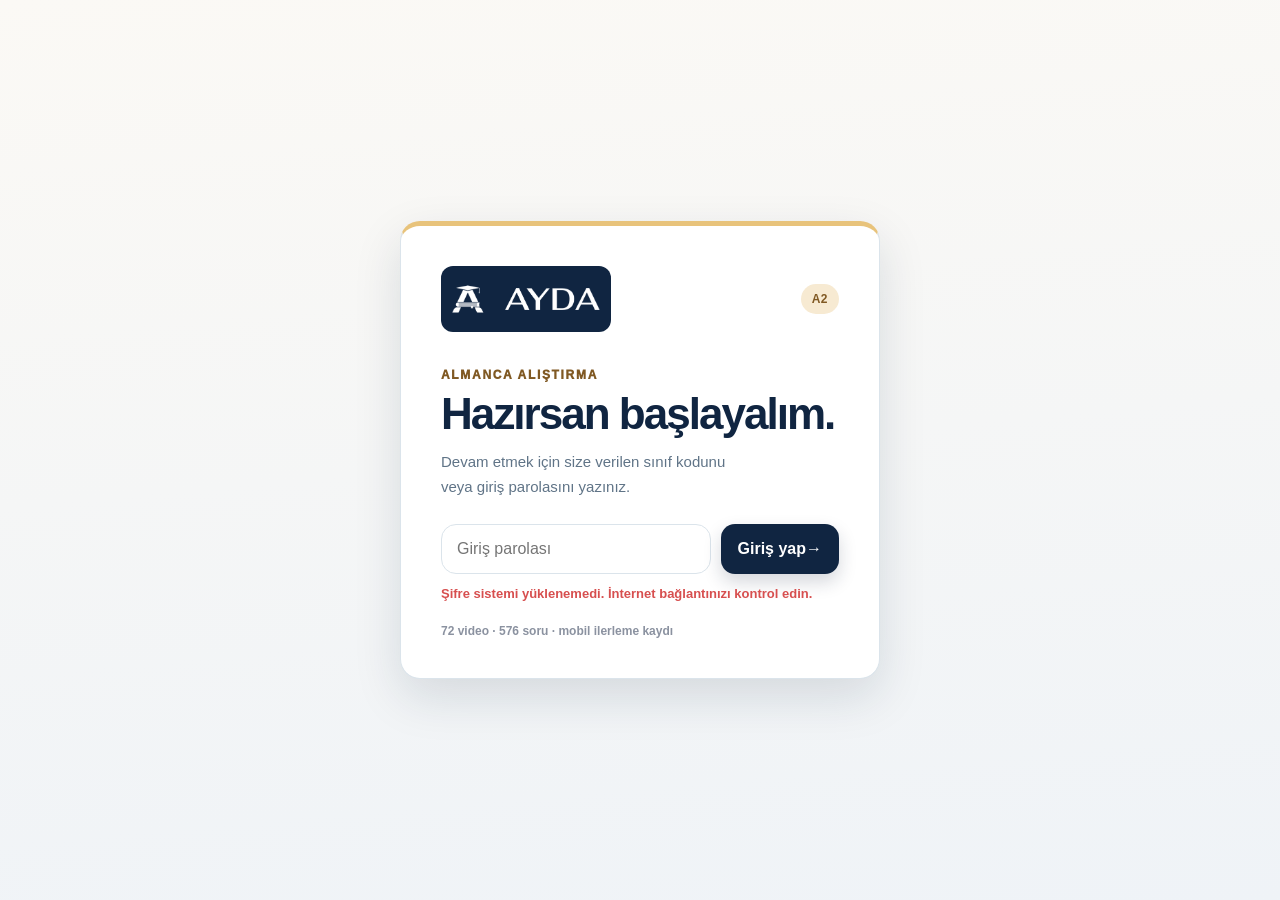
==== commit 29b0aafe: "Publish approved A2 shared A1/B1 interface to live GitHub Pages root with rollback backup and regres" ====
--- a/index.html
+++ b/index.html
@@ -3,7 +3,7 @@
   <head>
     <meta charset="UTF-8" />
     <meta name="viewport" content="width=device-width, initial-scale=1, viewport-fit=cover" />
-    <meta name="theme-color" content="#14213d" />
+    <meta name="theme-color" content="#102541" />
     <meta
       name="description"
       content="AYDA A2: Her ünitede sayfa içinde açılan ders, gramer ve konuşma videoları; 24 ünitede 576 özgün Almanca alıştırması."
@@ -18,10 +18,15 @@
     <meta name="twitter:card" content="summary_large_image" />
     <link rel="icon" type="image/png" href="./og.png" />
     <link rel="stylesheet" href="./styles.css" />
-    <title>AYDA A2 Almanca Alıştırma</title>
+    <title>AYDA A2 | Öğren · Video · Alıştırma · Önizleme</title>
     <script defer src="./data.js"></script>
     <script defer src="./practice-data.js"></script>
     <script defer src="./app.js"></script>
+    <link rel="stylesheet" href="./learning.css?v=20261016-a2u1" />
+    <link rel="stylesheet" href="./parity.css?v=20261016-a2b1" />
+    <script defer src="./ayda-brand.js"></script>
+    <script defer src="./learning.js?v=20261016-a2u1"></script>
+    <script defer src="./parity.js?v=20261016-a2b1"></script>
   </head>
   <body>
     <section id="aydaLoginBox" class="login-shell" aria-label="AYDA giriş ekranı">
--- a/learning.css
+++ b/learning.css
@@ -0,0 +1,215 @@
+/* AYDA A2 | Öğren – Video – Alıştırma
+   Yalnızca /preview/ için; kök dosyalara dokunulmaz. */
+:root { --ayda-gold:#f9cc4a; --ayda-soft:#eef4f8 }
+.ayda-preview-label {display:inline-flex;align-items:center;gap:6px;background:#fff5d7;color:#5c4506;border:1px solid #f4d680;padding:7px 12px;border-radius:999px;font-size:11px;font-weight:850;margin:0 0 15px}
+.unit-page.ayda-learning-page {max-width:var(--content);margin:0 auto;padding-bottom:42px}
+.ayda-learning-page .unit-hero {margin-bottom:0}
+.ayda-flowbar {position:sticky;z-index:35;top:calc(76px + env(safe-area-inset-top));display:grid;grid-template-columns:minmax(0,1fr) auto;gap:10px;align-items:center;margin:14px 0 12px;padding:11px;background:#fff;border:1px solid #e2e7ed;border-radius:17px;box-shadow:0 12px 32px rgba(20,33,61,.12)}
+.ayda-flow-steps {display:grid;grid-template-columns:repeat(3,minmax(0,1fr));gap:7px;min-width:0}
+.ayda-flow-step {display:flex;align-items:center;justify-content:center;gap:8px;min-width:0;min-height:45px;padding:7px 8px;border:1px solid #dce5ee;border-radius:12px;background:#f6f9fc;color:#14213d;font-size:13px;font-weight:850;cursor:pointer}
+.ayda-flow-step span {display:grid;place-items:center;flex:none;width:23px;height:23px;background:#e7edf3;border-radius:8px;font-size:11px}
+.ayda-flow-step[aria-current="step"] {background:#e6f4ee;border-color:#8dbda9;color:#164d37}
+.ayda-flow-step[aria-current="step"] span {background:#bde6d3}
+.ayda-flow-next,.ayda-flow-cta {display:inline-flex;align-items:center;justify-content:center;gap:8px;min-height:45px;border:0;border-radius:12px;padding:10px 17px;background:var(--navy);color:#fff;font-size:13px;font-weight:850;cursor:pointer}
+.ayda-learning-page > .summary-details {width:100%;max-width:100%;margin:14px 0 0;border:1px solid #e0e6ec;border-radius:20px;overflow:hidden;background:#fff;box-shadow:0 8px 24px rgba(20,33,61,.045);scroll-margin-top:165px}
+.ayda-learning-page > .summary-details > summary {min-height:64px;background:#edf5fa;font-size:17px}
+.ayda-learning-page > .summary-details .summary-content {padding:clamp(18px,4vw,28px)}
+.ayda-step-intro {margin:0 0 16px!important;color:#40546a!important;font-size:14px;line-height:1.6}
+.ayda-step-footer {display:flex;justify-content:flex-end;align-items:center;gap:12px;margin:12px 0 18px}
+.ayda-step-caption {color:var(--muted);font-size:12px}
+.ayda-learning-page > #unitVideoHub {margin-top:0;scroll-margin-top:93px}
+.ayda-learning-page .unit-video-hub {padding:clamp(16px,3vw,24px)}
+.ayda-learning-page .unit-layout {margin-top:8px}
+.ayda-learning-page .practice-heading-v2 {scroll-margin-top:165px}
+.ayda-learning-page .practice-area {scroll-margin-top:165px}
+.ayda-practice-guide {display:flex;align-items:center;gap:10px;padding:13px 15px;background:#ecf5f0;border:1px solid #bad9c8;border-radius:14px;margin:12px 0;color:#23563e;font-weight:800;font-size:13px;line-height:1.5}
+.ayda-practice-guide strong {display:grid;place-items:center;flex:none;width:29px;height:29px;border-radius:10px;background:#cee9da}
+.ayda-unit-card-flow {margin:12px 0 14px;display:flex;flex-wrap:wrap;gap:5px}
+.ayda-unit-card-flow span {border-radius:999px;background:#f0f4f8;color:#43546b;padding:6px 9px;font-size:10px;font-weight:850}
+.ayda-unit-card-flow span:first-child {background:#e2f3e9;color:#236b4d}
+.ayda-flow-step:focus-visible,.ayda-flow-next:focus-visible,.ayda-flow-cta:focus-visible{outline:3px solid #74b6e3;outline-offset:2px}
+@media(max-width:800px){
+  .ayda-flowbar {grid-template-columns:1fr;top:calc(68px + env(safe-area-inset-top));padding:8px;margin:10px 0}
+  .ayda-flow-next {min-height:42px;width:100%}
+  .ayda-learning-page > .summary-details > summary {font-size:15px}
+  .ayda-step-caption {display:none}
+}
+@media(max-width:800px){.ayda-learning-page > .summary-details,.ayda-learning-page > #unitVideoHub,.ayda-learning-page .practice-heading-v2,.ayda-learning-page .practice-area{scroll-margin-top:188px}}
+@media(max-width:480px){
+  .ayda-flow-steps {gap:4px}
+  .ayda-flow-step {flex-direction:column;gap:3px;min-height:50px;padding:5px 2px;font-size:11px;border-radius:10px}
+  .ayda-flow-step span {width:20px;height:20px;border-radius:6px}
+  .ayda-flowbar {border-radius:14px}
+  .ayda-step-footer {margin-bottom:15px}
+  .ayda-flow-cta {width:100%;min-height:48px}
+  .ayda-learning-page .unit-video-hub {padding:12px}
+  .ayda-learning-page .unit-video-hub-inner,.ayda-learning-page .unit-video-tabs {min-width:0}
+  .ayda-learning-page .unit-video-hub iframe {max-width:100%}
+  .ayda-learning-page .practice-question-actions button {min-height:48px}
+}
+@media(prefers-reduced-motion:reduce){.ayda-learning-page * {scroll-behavior:auto!important}}
+
+/* AYDA B1 ortak görünümü — yalnızca A2 önizleme */
+:root {
+ --navy:#102541; --navy-2:#193753; --ink:#142b44; --muted:#526578;
+ --cream:#FBF9F5; --paper:#fff; --white:#fff; --line:#dce3e9;
+ --coral:#E8C37B; --coral-dark:#805923; --lime:#E8C37B;
+ --radius-sm:12px; --radius-md:17px; --radius-lg:21px;
+ --shadow-sm:0 6px 22px #1025410e; --shadow-md:0 12px 32px #10254118;
+}
+html {scroll-padding-top:90px}
+body {background:#FBF9F5;color:#142b44;font-family:-apple-system,BlinkMacSystemFont,"Segoe UI",Arial,sans-serif;overflow-x:clip}
+.site-header {background:#0b1b31;border-bottom:1px solid #ffffff21;box-shadow:0 5px 20px #0b1b3122}
+.header-inner {min-height:66px}
+.brand-button .brand-mark {background:#E8C37B;color:#102541;border-radius:11px;box-shadow:none;width:39px;height:39px}
+.brand-copy strong,.header-progress {color:#fff}
+.brand-copy small {color:#dee7ef}
+.header-progress .mini-progress span {background:#E8C37B}
+.icon-button {background:#ffffff16;color:#fff;border-color:#ffffff33}
+.app-shell {width:min(calc(100% - 32px),1100px);padding-top:24px}
+.login-shell {background:#FBF9F5}
+.login-shell::before,.login-shell::after {display:none}
+.login-card {background:#fff;border-radius:22px;box-shadow:0 14px 44px #10254117}
+.login-card .brand-mark {box-shadow:none;background:#102541}
+.login-card .level-pill {background:#f7ead2;color:#805923}
+.login-card .login-button {background:#E8C37B;color:#102541}
+.home-intro,.unit-hero {background:linear-gradient(120deg,#0b1b31,#193957);box-shadow:none;border-radius:20px;padding:clamp(22px,4vw,35px);gap:18px}
+.home-intro::after,.unit-hero::after {display:none}
+.home-intro .eyebrow,.unit-title .eyebrow {color:#E8C37B}
+.home-intro h1 {font-size:clamp(29px,4vw,44px);line-height:1.12}
+.home-intro p.intro-copy {font-size:15px;margin-top:13px}
+.unit-title h1 {font-size:clamp(28px,4vw,43px);line-height:1.16}
+.unit-subtitle {font-size:14px;margin-top:11px}
+.stat-card,.score-panel {border-radius:15px;padding:18px;box-shadow:none}
+.stat-card strong,.score-panel strong {font-size:30px}
+.score-panel .progress-track span,.stat-card .progress-track span {background:#19776b}
+.home-resource-strip,.view-hero {border:1px solid #dce3e9;border-radius:17px;padding:22px;box-shadow:none;background:#fff}
+.dashboard-grid {gap:12px}
+.dashboard-card,.home-resource-card {border:1px solid #dce3e9;background:#fff;box-shadow:none;border-radius:15px;min-height:0}
+.dashboard-card-wide {background:#fff}
+.dashboard-card-index {background:#102541;color:#E8C37B;border-radius:10px}
+.dashboard-card:nth-child(2) .dashboard-card-index,.dashboard-card:nth-child(3) .dashboard-card-index {background:#eaf1f6;color:#102541}
+.study-plan {background:#edf3f7;color:#142b44;border-radius:17px;padding:22px;gap:18px}
+.study-plan .eyebrow {color:#805923}
+.study-plan h2 {font-size:26px}
+.study-plan li {background:#fff;border-color:#dce3e9;border-radius:12px}
+.study-plan li>span {background:#E8C37B}
+.study-plan li small {color:#526578}
+.unit-grid {gap:12px}
+.unit-card {min-height:0;background:#fff;border:1px solid #dce3e9;box-shadow:none;border-radius:16px;padding:19px}
+.unit-card:hover {transform:translateY(-1px);border-color:#99aab7;box-shadow:0 5px 19px #1025410a}
+.unit-card::before {width:45px;height:45px;opacity:.55}
+.unit-number {background:#102541;color:#fff;border-radius:11px;width:40px;height:40px}
+.unit-card .topic {color:#805923;font-size:11px}
+.unit-card h4 {font-size:18px;margin:13px 0 7px;line-height:1.35}
+.grammar-preview {margin:8px 0 12px;font-size:12px}
+.ayda-unit-card-flow {display:flex;flex-wrap:wrap;gap:5px;margin:0 0 14px}
+.ayda-unit-card-flow span {border-radius:99px;background:#edf3f7;color:#27516a;padding:5px 8px;font-size:10px;font-weight:800}
+.ayda-unit-card-flow span:last-child {background:#fcf0d6;color:#805923}
+.bottom-nav {background:#0b1b31}
+.bottom-nav button.active {background:#E8C37B}
+
+/* Öğren > Video > Alıştırma, sayfa içi ve alt gezinme */
+.unit-page.ayda-learning-page {padding-bottom:125px}
+.ayda-flowbar {position:relative;top:auto;display:grid;grid-template-columns:minmax(0,1fr) auto;gap:9px;align-items:center;margin:12px 0;padding:9px;box-shadow:none;border:1px solid #dce3e9;border-radius:14px}
+.ayda-flow-steps {display:grid;grid-template-columns:repeat(3,minmax(0,1fr));gap:6px}
+.ayda-flow-steps button {display:flex;align-items:center;justify-content:center;gap:7px;min-height:45px;padding:7px;border:1px solid #dce3e9;border-radius:10px;background:#f1f5f8;color:#102541;font-size:13px;font-weight:820;cursor:pointer}
+.ayda-flow-steps button span {display:grid;place-items:center;flex:none;width:21px;height:21px;background:#e3eaf0;border-radius:7px;font-size:11px}
+.ayda-flow-steps button[aria-current="step"] {background:#fbf1df;border-color:#E8C37B}
+.ayda-flow-steps button[aria-current="step"] span {background:#E8C37B}
+.ayda-flow-next,.ayda-flow-cta {background:#102541;color:#fff;box-shadow:none;border-radius:10px;font-size:13px;font-weight:800;min-height:45px}
+.ayda-learning-page>.summary-details {margin:0 0 12px;border-radius:15px;border-color:#dce3e9;box-shadow:none;scroll-margin-top:80px}
+.ayda-learning-page>.summary-details>summary {background:#edf3f7;font-size:16px}
+.ayda-learning-page .logic-note {background:#f9f3e7;border-left-color:#E8C37B;color:#624819}
+.ayda-learning-page .example-list li {background:#f1f5f8}
+.ayda-step-footer {justify-content:space-between;font-size:12px;color:#526578}
+.ayda-learning-page #unitVideoHub {margin-top:0;scroll-margin-top:80px}
+.ayda-learning-page .unit-video-hub {background:#102541;border-radius:16px;box-shadow:none}
+.ayda-learning-page .video-hub-heading h2 {font-size:clamp(22px,3vw,29px)}
+.ayda-learning-page .unit-video-tab {border-radius:11px;min-height:67px}
+.ayda-learning-page .video-player-shell {border-radius:12px}
+.ayda-learning-page .video-player-shell iframe {width:100%;height:auto;aspect-ratio:16/9}
+.ayda-learning-page .video-now-playing a {background:#E8C37B;color:#102541}
+.ayda-learning-page .unit-layout {margin-top:12px;gap:14px}
+.ayda-learning-page .unit-main,.ayda-learning-page .unit-side {gap:12px}
+.ayda-learning-page .unit-side>section {border-radius:13px;box-shadow:none}
+.ayda-learning-page .unit-side .side-card {background:#edf3f7}
+.ayda-learning-page .practice-heading-v2 {scroll-margin-top:80px;margin-top:8px}
+.ayda-learning-page .practice-heading-v2 h2 {font-size:22px}
+.ayda-learning-page .practice-heading-v2>p {font-size:12px}
+.ayda-learning-page .practice-area {scroll-margin-top:80px}
+.ayda-is-unit .bottom-nav {display:none!important}
+.ayda-study-dock {position:fixed;z-index:140;bottom:max(8px,env(safe-area-inset-bottom));left:50%;transform:translateX(-50%);width:min(calc(100% - 20px),565px);display:grid;grid-template-columns:repeat(3,minmax(0,1fr)) minmax(99px,1.12fr);gap:4px;padding:6px;background:#0b1b31;border:1px solid #ffffff35;border-radius:16px;box-shadow:0 15px 35px #0b1b3140}
+html:not(.ayda-is-unit) .ayda-study-dock {display:none}
+.ayda-study-dock button {display:flex;justify-content:center;align-items:center;gap:5px;min-width:0;min-height:49px;background:transparent;border:0;border-radius:10px;color:#e4edf5;font-size:11px;font-weight:800;cursor:pointer}
+.ayda-study-dock button span {display:grid;place-items:center;width:18px;height:18px;background:#ffffff1d;border-radius:5px;font-size:10px}
+.ayda-study-dock button[aria-current="step"] {background:#ffffff1c;color:#E8C37B}
+.ayda-study-dock .ayda-study-next {background:#E8C37B;color:#102541;padding:8px 6px;font-size:12px}
+.ayda-is-unit .site-footer {padding-bottom:125px}
+
+/* A2: four six-question stages */
+.ayda-group-progress{background:#fff;border:1px solid #dce3e9;border-radius:15px;padding:17px;margin-bottom:12px}
+.ayda-gp-heading{display:flex;justify-content:space-between;align-items:center;gap:12px}
+.ayda-gp-heading h3{margin:4px 0 0;font-size:18px;color:#102541}
+.ayda-gp-heading strong{white-space:nowrap;font-size:16px;color:#102541}
+.ayda-gp-eyebrow{font-size:10px;color:#805923;font-weight:850;letter-spacing:.1em}
+.ayda-group-progress>p{margin:8px 0;font-size:12px;color:#526578}
+.ayda-gp-track{height:6px;background:#e5eaed;border-radius:99px;overflow:hidden}
+.ayda-gp-track span{display:block;width:0;height:100%;background:#19776b;border-radius:99px}
+.ayda-group-tabs{display:grid;grid-template-columns:repeat(4,minmax(0,1fr));gap:6px;margin:12px 0 4px}
+.ayda-group-tabs button{display:flex;align-items:center;justify-content:space-between;gap:4px;min-height:46px;padding:7px 8px;background:#f4f6f8;border:1px solid #dce3e9;border-radius:10px;color:#102541;font-size:11px;font-weight:800;text-align:left;cursor:pointer}
+.ayda-group-tabs button[aria-current="step"]{background:#fbefd9;border-color:#E8C37B}
+.ayda-group-tabs button small{color:#526578;font-size:10px;white-space:nowrap}
+.ayda-learning-page .question-map{grid-template-columns:repeat(6,minmax(0,1fr));gap:7px;padding:10px;border:1px solid #dce3e9;border-radius:12px;box-shadow:none;background:#fff;margin-bottom:10px}
+.ayda-learning-page .question-dot[hidden]{display:none!important}
+.ayda-learning-page .question-dot{border-radius:10px;min-height:43px}
+.ayda-learning-page .question-dot.active{background:#102541;border-color:#102541;box-shadow:none}
+.ayda-learning-page .practice-question-card{border-radius:15px;border-color:#dce3e9;box-shadow:none}
+.ayda-learning-page .practice-question-head{background:#edf3f7;padding:15px 18px}
+.ayda-learning-page .practice-question-body{padding:19px}
+.ayda-learning-page .practice-option{border-radius:11px;min-height:48px}
+.ayda-group-footer{display:flex;align-items:center;justify-content:space-between;gap:12px;margin-top:12px;padding:13px;background:#edf3f7;border:1px solid #dce3e9;border-radius:12px;color:#526578;font-size:12px}
+.ayda-group-footer .ayda-flow-cta{flex:none}
+
+/* Phone/tablet access, without changing the original exercise DOM */
+.ayda-learning-page .unit-complete-actions{background:#fff;border:1px solid #dce3e9;border-radius:12px;padding:14px}
+.ayda-learning-page .unit-side>section{border-radius:13px;box-shadow:none}
+.ayda-learning-page .unit-side .side-card{background:#edf3f7}
+.ayda-learning-page .practice-question-actions{padding:0 18px 18px}
+.ayda-learning-page .practice-input-label input,.ayda-learning-page .practice-textarea{border-radius:11px}
+.ayda-study-dock button:focus-visible,.ayda-flow-steps button:focus-visible,.ayda-group-tabs button:focus-visible{outline:3px solid #E8C37B;outline-offset:2px}
+@media(max-width:760px){
+ .ayda-learning-page .unit-layout{display:flex;flex-direction:column;gap:13px}
+ .ayda-learning-page .unit-main{width:100%;order:1;gap:12px}
+ .ayda-learning-page .unit-side{width:100%;order:2;display:grid;grid-template-columns:1fr;gap:12px}
+ .ayda-learning-page .unit-side .side-card{grid-column:auto}
+ .ayda-learning-page .unit-video-hub-inner{grid-template-columns:minmax(0,1fr)}
+ .ayda-learning-page .unit-video-tabs{grid-template-columns:1fr}
+ .ayda-learning-page .unit-video-tab{grid-template-columns:auto minmax(0,1fr);min-height:55px}
+}
+@media(max-width:560px){
+ .app-shell{width:calc(100% - 24px);padding-top:16px}
+ .unit-grid{grid-template-columns:1fr}
+ .home-intro,.unit-hero{padding:22px 18px;border-radius:16px}
+ .home-intro h1,.unit-title h1{font-size:clamp(28px,8vw,37px)}
+ .ayda-flowbar{grid-template-columns:1fr;gap:6px;padding:7px}
+ .ayda-flow-next{min-height:43px;width:100%}
+ .ayda-flow-steps button{min-height:43px;font-size:12px}
+ .ayda-step-footer{flex-direction:column;align-items:stretch}
+ .ayda-step-footer .ayda-flow-cta{min-height:46px;width:100%}
+ .ayda-group-tabs{grid-template-columns:repeat(2,minmax(0,1fr))}
+ .ayda-group-tabs button{min-height:44px}
+ .ayda-group-footer{flex-direction:column;align-items:stretch}
+ .ayda-group-footer .ayda-flow-cta{width:100%}
+ .ayda-study-dock{width:calc(100% - 12px);gap:2px;padding:4px;bottom:max(5px,env(safe-area-inset-bottom))}
+ .ayda-study-dock button{min-height:51px;padding:6px 2px;font-size:10px;gap:3px}
+ .ayda-study-dock .ayda-study-next{font-size:11px}
+ .ayda-learning-page>.summary-details,.ayda-learning-page #unitVideoHub,.ayda-learning-page .practice-heading-v2,.ayda-learning-page .practice-area{scroll-margin-top:76px}
+}
+@media(max-width:360px){
+ .ayda-study-dock button span{display:none}
+ .ayda-learning-page .question-map{gap:4px;padding:7px}
+}
+@media(prefers-reduced-motion:reduce){
+ .ayda-learning-page *,.ayda-study-dock *{scroll-behavior:auto!important;transition:none!important}
+}
--- a/parity.css
+++ b/parity.css
@@ -0,0 +1,432 @@
+/* AYDA A2 · Visually identical shared A1/B1 academy interface.
+   Presentation only; A2 curricula, exercises, videos and progression untouched. */
+:root{
+ --navy:#102541;
+ --navy-2:#173755;
+ --ink:#162e45;
+ --muted:#607487;
+ --cream:#fbf9f5;
+ --paper:#fff;
+ --white:#fff;
+ --line:#dbe4eb;
+ --lime:#e8c37b;
+ --coral:#e8c37b;
+ --sky:#edf5fb;
+ --green:#19776b;
+ --shadow-sm:0 7px 24px #0b1b310b;
+ --shadow-md:0 12px 32px #0b1b3117;
+ --radius-md:17px;
+ --radius-lg:19px;
+ --content:1120px;
+}
+html{background:var(--cream);scroll-padding-top:120px}
+body{background:var(--cream);color:var(--ink)}
+button,a,summary{touch-action:manipulation}
+button:focus-visible,a:focus-visible,summary:focus-visible{
+ outline:3px solid #e8c37b!important;outline-offset:3px
+}
+.site-header{
+ background:#0b1b31;
+ border-bottom:1px solid #ffffff1c;
+ backdrop-filter:none;
+ padding:0;
+ z-index:100
+}
+.site-header .header-inner{
+ width:min(1120px,calc(100% - 36px));
+ min-height:72px;
+ gap:18px;
+ display:flex;
+ align-items:center;
+ flex-wrap:nowrap
+}
+.site-header .brand-button{min-height:49px;gap:10px;flex:0 0 auto;max-width:42vw}
+.site-header .brand-button #a2AYDABrand{
+ display:block;width:125px;height:43px;object-fit:contain;flex:none
+}
+.site-header .brand-button:has(#a2AYDABrand) .brand-mark{display:none}
+.site-header .brand-copy strong{color:#fff;font-size:12px;letter-spacing:0}
+.site-header .brand-copy small{color:#d4e0e9;font-size:10px}
+.site-header .header-actions{display:none}
+.a2-shared-nav{display:flex;align-items:center;gap:17px;margin-left:auto;min-width:0}
+.a2-shared-nav>button,.a2-shared-nav .a2-more>summary{
+ display:flex;align-items:center;justify-content:center;
+ min-height:44px;padding:8px 3px;background:transparent;color:#e5edf4;
+ border:0;border-radius:7px;white-space:nowrap;
+ font-size:13px;font-weight:700;cursor:pointer
+}
+.a2-shared-nav>button:hover,
+.a2-shared-nav>button.active,
+.a2-shared-nav .a2-more>summary:hover{color:#e8c37b}
+.a2-shared-pill{
+ display:inline-flex;align-items:center;flex:0 0 auto;
+ border:1px solid #33506c;border-radius:100px;
+ padding:7px 11px;background:#193552;color:#f6e3b8;
+ font-size:12px;font-weight:750;white-space:nowrap
+}
+.a2-more{position:relative}
+.a2-more>summary{list-style:none}
+.a2-more>summary::-webkit-details-marker{display:none}
+.a2-more-items{
+ display:grid;gap:3px;position:absolute;right:0;top:calc(100% + 7px);
+ width:210px;padding:6px;border:1px solid #dce5ec;border-radius:12px;
+ background:white;box-shadow:0 13px 35px #0b1b3130;color:#102541;z-index:140
+}
+.a2-more-items button{
+ min-height:43px;border:0;border-radius:8px;background:white;
+ color:#173755;font-size:12px;font-weight:750;text-align:left;padding:10px 12px;cursor:pointer
+}
+.a2-more-items button:hover{background:#edf4f9}
+.bottom-nav{display:none!important}
+.site-footer{border-top:1px solid #dbe4eb;background:#f3f6f8;color:#50667b}
+.site-footer strong{color:#102541}
+.login-shell{background:linear-gradient(175deg,#fbf9f5,#eff3f7)}
+.login-card{border:1px solid #dbe4eb;border-top:5px solid #e8c37b;border-radius:20px;box-shadow:0 18px 48px #10254121}
+.login-brand-row .brand-mark{display:grid;place-items:center;border-radius:12px;background:#102541}
+.login-brand-row .brand-mark:has(img){min-width:170px;max-width:60vw;width:170px;height:66px}
+.login-brand-row .brand-mark img{max-width:148px;max-height:50px;width:100%;height:auto;object-fit:contain}
+.login-card h1{color:#102541}
+.login-card .login-button{background:#102541;color:#fff}
+.login-card .login-button:hover{background:#1a3b5b}
+.app-shell{width:min(1120px,calc(100% - 36px));padding:18px 0 65px}
+.dashboard-hero,.home-intro{
+ background:linear-gradient(110deg,#0b1b31,#173755);
+ border-radius:0 0 22px 22px;box-shadow:0 8px 25px #0b1b3118;
+ min-height:0;align-items:start;gap:27px;
+ padding:30px 34px;
+ grid-template-columns:minmax(0,1.5fr) minmax(250px,.6fr)
+}
+.home-intro::after,.unit-hero::after{display:none}
+.home-intro .eyebrow{font-size:11px;color:#e8c37b;letter-spacing:.1em}
+.dashboard-hero h1{
+ font-size:clamp(30px,3.6vw,43px);
+ letter-spacing:-.035em;line-height:1.15
+}
+.home-intro .intro-copy{font-size:15px;line-height:1.6;color:#d6e3ec;max-width:59ch}
+.dashboard-hero .secondary-button.dashboard-cta{
+ min-height:48px;margin-top:17px;border:0;border-radius:11px;
+ background:#e8c37b;color:#102541;font-size:14px;padding:10px 16px;
+ box-shadow:none
+}
+.dashboard-hero .secondary-button.dashboard-cta:hover{background:#f1d89f}
+.dashboard-hero .stat-card{
+ align-self:stretch;background:#ffffff12;color:white;
+ border:1px solid #ffffff2a;border-radius:15px;padding:23px;box-shadow:none
+}
+.dashboard-hero .stat-card small,.dashboard-hero .stat-card .stat-footnote,
+.dashboard-hero .stat-card .stat-footnote strong{color:#d9e3eb}
+.dashboard-hero .stat-card strong{color:white}
+.dashboard-hero .stat-card .level-pill{
+ background:#193552;border:1px solid #33506c;color:#e8c37b
+}
+.dashboard-hero .stat-card .progress-track{background:#ffffff35;height:8px}
+.dashboard-hero .stat-card .progress-track>span{background:#e8c37b}
+.home-resource-strip{
+ margin:16px auto 22px;border:1px solid #dce5ec;border-radius:18px;
+ background:#fff;padding:22px;box-shadow:none
+}
+.home-resource-heading{align-items:flex-start;margin-bottom:15px}
+.home-resource-heading .eyebrow{font-size:11px;letter-spacing:.09em;color:#9c7937}
+.home-resource-heading h2{font-size:clamp(21px,3vw,25px);color:#102541}
+.home-resource-heading button{
+ min-height:44px;background:#f3f7fa;color:#214d75;
+ border:1px solid #dbe5ed;border-radius:10px;font-size:12px
+}
+.home-resource-grid{gap:10px}
+.home-resource-card{
+ min-height:155px;grid-template-columns:1fr;
+ align-content:start;gap:10px;border:0;border-radius:13px;
+ box-shadow:none;padding:17px;position:relative;
+ color:#102541;background:#edf5fb
+}
+.home-resource-card:first-child{background:#102541;color:white}
+.home-resource-card:nth-child(2){background:#f8f1df;color:#17334d}
+.home-resource-card:nth-child(3){background:#edf5fb;color:#214d75}
+.home-resource-card .home-resource-icon{
+ width:35px;height:35px;border-radius:8px;
+ background:#ffffff25;font-size:14px
+}
+.home-resource-card>span:nth-child(2){display:grid;gap:5px}
+.home-resource-card strong{font-size:16px;line-height:1.35}
+.home-resource-card small{font-size:12px;line-height:1.55;opacity:.85}
+.home-resource-card .home-resource-arrow{
+ position:absolute;right:17px;bottom:16px;font-weight:800
+}
+/* Direct 24-unit learning catalog: matches A1/B1 grid, cards and filters */
+.a2-b1-catalog{width:100%;margin:14px 0}
+.a2-b1-section-heading{
+ display:flex;justify-content:space-between;align-items:flex-start;
+ gap:25px;margin:15px 0 12px
+}
+.a2-b1-eyebrow{
+ color:#947031;font-size:11px;font-weight:850;
+ letter-spacing:.09em;margin:0 0 5px
+}
+.a2-b1-section-heading h2{
+ font-size:clamp(23px,3vw,29px);line-height:1.25;
+ letter-spacing:-.025em;color:#102541;margin:0
+}
+.a2-b1-section-heading>p{
+ max-width:330px;font-size:13px;line-height:1.65;
+ color:#62778c;margin:0
+}
+.a2-b1-filter{display:flex;gap:6px;margin-bottom:13px;flex-wrap:wrap}
+.a2-b1-filter button{
+ min-height:43px;padding:9px 15px;background:white;border:1px solid #d8e2eb;
+ color:#35516c;border-radius:9px;font-size:12px;font-weight:780;cursor:pointer
+}
+.a2-b1-filter button.active{background:#102541;color:white;border-color:#102541}
+.a2-b1-grid{display:grid;grid-template-columns:repeat(3,minmax(0,1fr));gap:13px}
+.a2-b1-unit-card{
+ display:flex;flex-direction:column;min-width:0;min-height:292px;
+ border:1px solid #d9e3e9;border-radius:17px;background:white;
+ box-shadow:0 7px 24px #0b1b3108;padding:20px;
+ transition:transform .15s,border-color .15s
+}
+.a2-b1-unit-card:hover{border-color:#9aafc4;transform:translateY(-1px)}
+.a2-b1-card-top{display:flex;align-items:center;justify-content:space-between;gap:8px}
+.a2-b1-number{font-size:24px;font-weight:900;color:#214d75}
+.a2-b1-status{font-size:12px;font-weight:750;color:#61798c}
+.a2-b1-topic{font-size:12px;color:#61758a;line-height:1.5;margin:10px 0 6px}
+.a2-b1-title{font-size:18px;color:#102541;line-height:1.35;margin:0 0 13px}
+.a2-b1-tags{display:flex;flex-wrap:wrap;gap:5px;margin-bottom:5px}
+.a2-b1-tags span{
+ padding:6px 9px;border-radius:7px;background:#edf5fb;color:#355978;
+ font-size:11px;font-weight:750
+}
+.a2-b1-card-flow{display:flex;flex-wrap:wrap;gap:6px;margin-top:12px}
+.a2-b1-card-flow span{
+ border-radius:7px;padding:6px 9px;background:#edf5fb;
+ color:#214d75;font-size:11px;font-weight:750
+}
+.a2-b1-card-flow span:last-child{background:#fcf3db;color:#87641e}
+.a2-b1-track{
+ height:7px;background:#e8edf2;border-radius:100px;
+ margin:16px 0 13px;overflow:hidden;margin-top:auto
+}
+.a2-b1-track span{display:block;height:100%;background:#19776b}
+.a2-b1-card-button{
+ min-height:48px;border:0;border-radius:11px;padding:10px 13px;
+ color:white;background:#102541;font-size:12px;font-weight:800;
+ text-align:center;cursor:pointer
+}
+.a2-b1-card-button:hover{background:#1a3b5b}
+.a2-b1-method{
+ background:#eef3f7;border-radius:18px;
+ padding:26px;margin:20px 0 30px
+}
+.a2-b1-method h2{
+ color:#102541;font-size:clamp(23px,3vw,27px);
+ line-height:1.25;margin:3px 0 0
+}
+.a2-b1-method-grid{
+ display:grid;grid-template-columns:repeat(3,minmax(0,1fr));
+ gap:16px;margin-top:18px
+}
+.a2-b1-method article{
+ border:1px solid #dbe5ed;border-radius:11px;background:white;padding:15px
+}
+.a2-b1-method article b{color:#9b752c;font-size:17px}
+.a2-b1-method article h3{font-size:16px;margin:5px 0}
+.a2-b1-method article p{color:#596e80;line-height:1.65;font-size:13px;margin:0}
+/* Original three A2 utility cards are still here; keep visually secondary. */
+.dashboard-section{margin:14px 0 18px}
+.dashboard-section .compact-heading{margin-bottom:12px}
+.dashboard-section .compact-heading h2{color:#102541;font-size:21px}
+.dashboard-grid{grid-template-columns:repeat(3,minmax(0,1fr));gap:10px}
+.dashboard-card,.dashboard-card.dashboard-card-wide{
+ min-height:92px;grid-column:auto;
+ border:1px solid #d9e3eb;border-radius:13px;background:#fff;
+ box-shadow:0 5px 18px #0b1b3109;padding:15px 16px;gap:10px
+}
+.dashboard-card strong{color:#102541;font-size:14px}
+.dashboard-card small{color:#61758a;font-size:12px}
+.dashboard-card-index{color:#9e752e;font-size:12px}
+.study-plan{background:#f1f5f8;border-radius:15px;box-shadow:none;padding:20px}
+.study-plan h2{font-size:22px;color:#102541}
+.study-plan ol li{border-radius:11px}
+/* B1 dark lesson top and hero, while retaining all original A2 UI below. */
+body[data-a2-shared-view="unit"] .site-header{display:none!important}
+body[data-a2-shared-view="unit"] .app-shell{
+ width:100%;max-width:none;padding:0 0 140px
+}
+body[data-a2-shared-view="unit"] .unit-page{
+ width:min(1120px,100%);
+ max-width:none;margin:0 auto;padding-top:0
+}
+body[data-a2-shared-view="unit"] .unit-page>.back-button{display:none!important}
+#a2B1DetailTop{
+ position:sticky;top:0;z-index:95;
+ min-height:66px;background:#0b1b31;color:white;
+ display:flex;align-items:center;gap:18px;
+ padding:10px 16px;margin:0 0 17px
+}
+.a2-b1-back{
+ min-height:44px;border:0;border-radius:7px;padding:7px 5px;
+ background:transparent;color:white;font-size:13px;font-weight:800;
+ cursor:pointer;text-align:left;white-space:nowrap
+}
+.a2-b1-detail-track{
+ height:7px;background:#334960;border-radius:30px;
+ overflow:hidden;flex:1 1 auto
+}
+.a2-b1-detail-track span{
+ display:block;height:100%;background:#e8c37b
+}
+#a2B1DetailTop>b{min-width:33px;text-align:right;font-size:13px}
+body[data-a2-shared-view="unit"] .unit-hero{
+ margin:0 16px 12px;padding:28px 32px;
+ background:linear-gradient(110deg,#0b1b31,#173755);
+ border-radius:18px;min-height:0;box-shadow:none;
+ grid-template-columns:minmax(0,1.5fr) minmax(240px,.6fr);
+ gap:24px
+}
+body[data-a2-shared-view="unit"] .unit-title h1{
+ font-size:clamp(29px,3.7vw,45px);line-height:1.17
+}
+body[data-a2-shared-view="unit"] .unit-title .eyebrow{color:#e8c37b}
+body[data-a2-shared-view="unit"] .unit-title .unit-subtitle{
+ font-size:15px;color:#dce6ef;line-height:1.5
+}
+body[data-a2-shared-view="unit"] .score-panel{
+ background:#ffffff13;border:1px solid #ffffff26;border-radius:12px;padding:14px
+}
+body[data-a2-shared-view="unit"] .score-panel strong{color:white}
+body[data-a2-shared-view="unit"] .score-panel small{color:#dae5ed}
+body[data-a2-shared-view="unit"] .unit-hero .progress-track{background:#ffffff30}
+body[data-a2-shared-view="unit"] .unit-hero .progress-track span{background:#e8c37b}
+body[data-a2-shared-view="unit"] .ayda-flowbar,
+body[data-a2-shared-view="unit"] .summary-details,
+body[data-a2-shared-view="unit"] .unit-video-hub,
+body[data-a2-shared-view="unit"] .unit-layout,
+body[data-a2-shared-view="unit"] .ayda-step-footer{
+ width:calc(100% - 32px);
+ max-width:1000px;margin-left:auto;margin-right:auto
+}
+body[data-a2-shared-view="unit"] .ayda-flowbar{
+ border:1px solid #dbe5ec;border-radius:13px;padding:11px;box-shadow:none
+}
+body[data-a2-shared-view="unit"] .ayda-flow-steps button{
+ background:#f4f7fa;color:#102541;border-color:#dbe5ec;border-radius:10px
+}
+body[data-a2-shared-view="unit"] .ayda-flow-steps button[aria-current="step"]{
+ background:#102541;color:white;border-color:#102541
+}
+body[data-a2-shared-view="unit"] .ayda-flow-steps button[aria-current="step"] span{
+ color:#102541;background:#e8c37b
+}
+body[data-a2-shared-view="unit"] .unit-video-hub{
+ background:#edf3f8;color:#102541;border:1px solid #dbe5ec;
+ padding:22px;border-radius:16px
+}
+body[data-a2-shared-view="unit"] .unit-video-hub .video-hub-heading h2{color:#102541}
+body[data-a2-shared-view="unit"] .video-player-shell{background:#0b1b31}
+body[data-a2-shared-view="unit"] .video-hub-heading .eyebrow{color:#9d7935}
+body[data-a2-shared-view="unit"] .video-count-pill{background:#fff;color:#214d75}
+body[data-a2-shared-view="unit"] .unit-video-tab{background:white;color:#102541}
+body[data-a2-shared-view="unit"] .unit-video-tab.active{background:#fff9eb;border-color:#d2ae67}
+body[data-a2-shared-view="unit"] .ayda-group-progress,
+body[data-a2-shared-view="unit"] .practice-question-card{border-color:#dbe5ec;box-shadow:none}
+body[data-a2-shared-view="unit"] .ayda-flow-cta,
+body[data-a2-shared-view="unit"] .ayda-flow-next{background:#102541;color:#fff}
+body[data-a2-shared-view="unit"] .ayda-study-dock{
+ background:#0b1b31;border-radius:15px
+}
+body[data-a2-shared-view="unit"] .ayda-study-dock .ayda-study-next{
+ background:#e8c37b;color:#102541
+}
+/* Phone and desktop should share information structure without horizontal overflow. */
+@media(max-width:900px){
+ .site-header .header-inner{gap:10px}
+ .a2-shared-nav{gap:7px}
+ .a2-shared-nav>button,.a2-shared-nav .a2-more>summary{font-size:12px}
+ .app-shell{width:calc(100% - 28px)}
+ .dashboard-grid{grid-template-columns:1fr 1fr}
+ .a2-b1-grid{grid-template-columns:repeat(2,minmax(0,1fr))}
+ body[data-a2-shared-view="unit"] .unit-hero{grid-template-columns:1fr}
+}
+@media(max-width:700px){
+ html{scroll-padding-top:127px}
+ .site-header .header-inner{
+  display:flex;flex-wrap:wrap;gap:4px 9px;
+  min-height:0;padding:8px 0 4px;width:calc(100% - 26px)
+ }
+ .site-header .brand-button{order:1;max-width:58vw;min-height:42px}
+ .site-header .brand-button #a2AYDABrand{width:124px;height:41px}
+ .site-header .brand-copy strong{font-size:11px}
+ .site-header .brand-copy small{display:none}
+ .a2-shared-pill{order:2;margin-left:auto;font-size:11px;padding:6px 8px}
+ .a2-shared-nav{
+  order:3;width:100%;min-height:42px;gap:3px;margin:0;
+  justify-content:flex-start;overflow-x:auto;scrollbar-width:none;
+  -webkit-overflow-scrolling:touch;padding:0 0 1px
+ }
+ .a2-shared-nav::-webkit-scrollbar{display:none}
+ .a2-shared-nav>button,.a2-shared-nav .a2-more>summary{
+  font-size:12px;padding:8px 9px;min-height:41px
+ }
+ .a2-more-items{
+  position:fixed;right:9px;top:105px;
+  width:min(230px,calc(100vw - 18px))
+ }
+ .app-shell{width:calc(100% - 24px);padding:11px 0 45px}
+ .dashboard-hero,.home-intro{
+  padding:20px 18px;border-radius:16px;
+  display:flex;flex-direction:column;gap:17px
+ }
+ .dashboard-hero h1{font-size:32px;line-height:1.15}
+ .home-intro .intro-copy{font-size:14px}
+ .dashboard-cta{margin-top:13px}
+ .dashboard-hero .stat-card{width:100%;padding:16px}
+ .home-resource-strip{margin:13px 0 17px;padding:16px;border-radius:14px}
+ .home-resource-heading{display:block}
+ .home-resource-heading h2{font-size:22px}
+ .home-resource-heading button{margin-top:9px;font-size:12px}
+ .home-resource-grid{grid-template-columns:1fr}
+ .home-resource-card{
+  min-height:0;grid-template-columns:auto minmax(0,1fr) 18px;
+  align-items:center;padding:14px;gap:10px
+ }
+ .home-resource-card strong{font-size:14px}
+ .home-resource-card .home-resource-arrow{position:static}
+ .a2-b1-section-heading{display:block;margin:17px 0 11px}
+ .a2-b1-section-heading h2{font-size:23px}
+ .a2-b1-section-heading>p{margin-top:8px;font-size:12px;max-width:none}
+ .a2-b1-filter button{min-height:43px;font-size:11px;padding:8px 11px}
+ .a2-b1-grid{grid-template-columns:1fr;gap:10px}
+ .a2-b1-unit-card{min-height:0;padding:17px}
+ .a2-b1-number{font-size:22px}
+ .a2-b1-title{font-size:17px}
+ .a2-b1-topic{margin-top:6px}
+ .a2-b1-track{margin-top:13px}
+ .a2-b1-method{margin:18px 0;padding:18px}
+ .a2-b1-method h2{font-size:22px}
+ .a2-b1-method-grid{grid-template-columns:1fr;gap:9px}
+ .a2-b1-method article{padding:12px}
+ .dashboard-grid{grid-template-columns:1fr;gap:8px}
+ .dashboard-card,.dashboard-card.dashboard-card-wide{min-height:78px;grid-column:auto;padding:12px 14px}
+ .study-plan{padding:15px}
+ body[data-a2-shared-view="unit"] .unit-page{padding:0 0 110px}
+ #a2B1DetailTop{min-height:58px;margin-bottom:10px;padding:8px 12px;gap:9px}
+ .a2-b1-back{font-size:12px}
+ body[data-a2-shared-view="unit"] .unit-hero{
+  margin:0 12px 10px;padding:19px 17px;border-radius:14px
+ }
+ body[data-a2-shared-view="unit"] .unit-title h1{font-size:28px}
+ body[data-a2-shared-view="unit"] .unit-title .unit-subtitle{font-size:13px}
+ body[data-a2-shared-view="unit"] .ayda-flowbar,
+ body[data-a2-shared-view="unit"] .summary-details,
+ body[data-a2-shared-view="unit"] .unit-video-hub,
+ body[data-a2-shared-view="unit"] .unit-layout,
+ body[data-a2-shared-view="unit"] .ayda-step-footer{
+  width:calc(100% - 24px)
+ }
+ body[data-a2-shared-view="unit"] .unit-video-hub{padding:14px}
+}
+@media(max-width:370px){
+ .a2-shared-nav>button,.a2-shared-nav .a2-more>summary{font-size:11px;padding:8px 6px}
+ .dashboard-hero h1{font-size:29px}
+}
+@media(prefers-reduced-motion:reduce){
+ .a2-b1-unit-card{transition:none}
+}
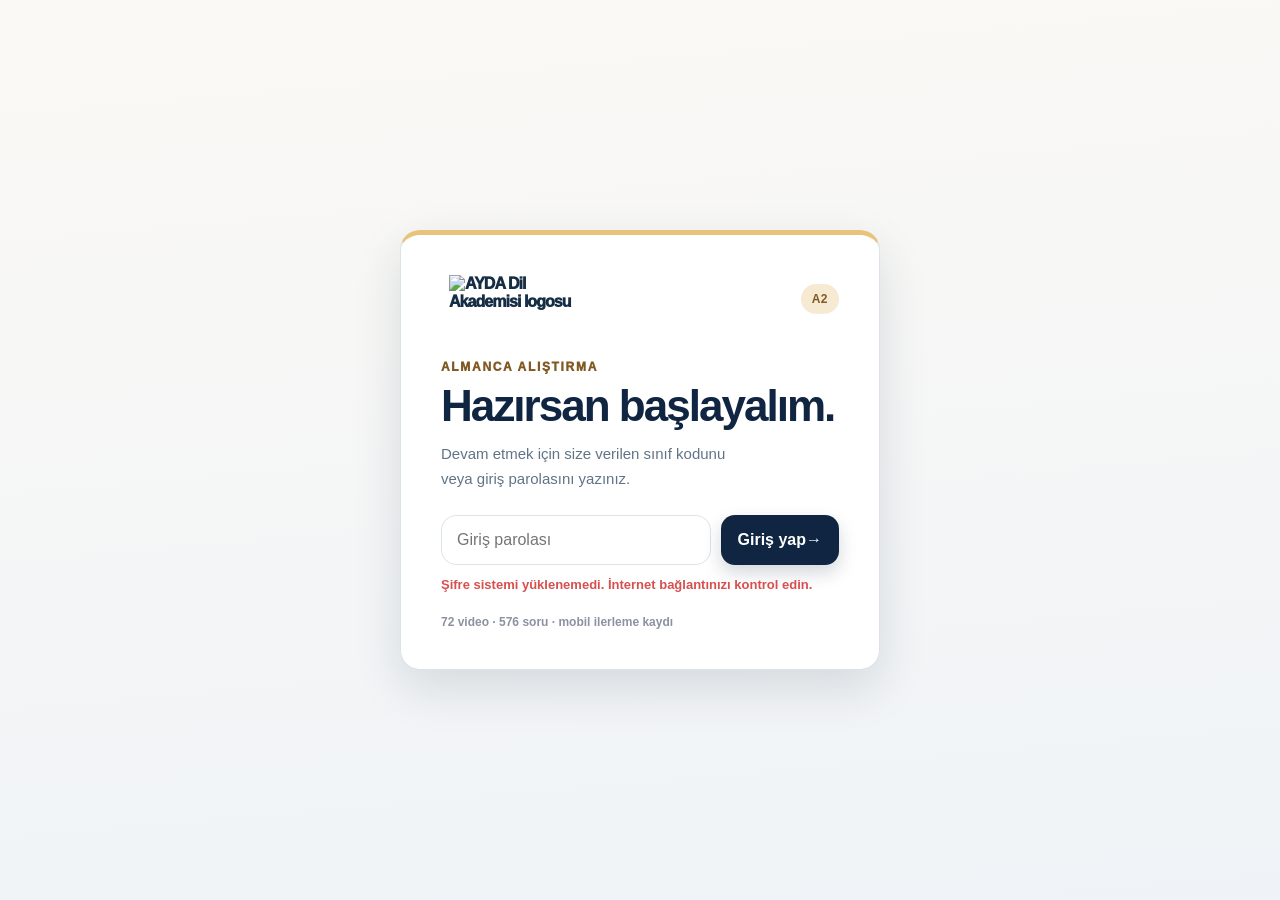
==== commit af30c4a7: "A2: use exact official AYDA homepage logo on login and Express headers" ====
--- a/index.html
+++ b/index.html
@@ -27,12 +27,13 @@
     <script defer src="./ayda-brand.js"></script>
     <script defer src="./learning.js?v=20261016-a2u1"></script>
     <script defer src="./parity.js?v=20261016-a2b1"></script>
-  </head>
+    <script defer src="./a2-express-shortcut.js"></script>
+  <style id="a2-canonical-brand-fix">.brand-mark:has(img),.brand-logo:has(img){display:flex!important;align-items:center!important;justify-content:center!important;background:transparent!important;color:inherit!important;box-shadow:none!important;border:0!important;border-radius:0!important;min-width:0!important;width:auto!important;height:auto!important;min-height:45px!important;padding:0!important}.brand-mark img,.brand-logo img{display:block!important;width:134px!important;max-width:46vw!important;height:auto!important;object-fit:contain!important}.login-brand-row .brand-mark:has(img){width:150px!important;max-width:65vw!important}@media(max-width:650px){.brand-mark img,.brand-logo img{width:119px!important;max-width:40vw!important}}</style></head>
   <body>
     <section id="aydaLoginBox" class="login-shell" aria-label="AYDA giriş ekranı">
       <div class="login-card">
         <div class="login-brand-row">
-          <span class="brand-mark" aria-hidden="true">AY</span>
+          <span class="brand-mark" aria-hidden="true"><img src="https://www.aydadil.com/wp-content/uploads/2026/10/ayda-home-v89-baa791945bb954a30b.png" width="134" height="49" alt="AYDA Dil Akademisi logosu" decoding="async"></span>
           <span class="level-pill">A2</span>
         </div>
         <p class="eyebrow">ALMANCA ALIŞTIRMA</p>
@@ -65,7 +66,7 @@
       <header class="site-header">
         <div class="header-inner">
           <button class="brand-button" id="homeButton" type="button" aria-label="Ana sayfaya dön">
-            <span class="brand-mark small" aria-hidden="true">AY</span>
+            <span class="brand-mark small" aria-hidden="true"><img src="https://www.aydadil.com/wp-content/uploads/2026/10/ayda-home-v89-baa791945bb954a30b.png" width="134" height="49" alt="AYDA Dil Akademisi logosu" decoding="async"></span>
             <span class="brand-copy">
               <strong>AYDA A2</strong>
               <small>Almanca alıştırma</small>
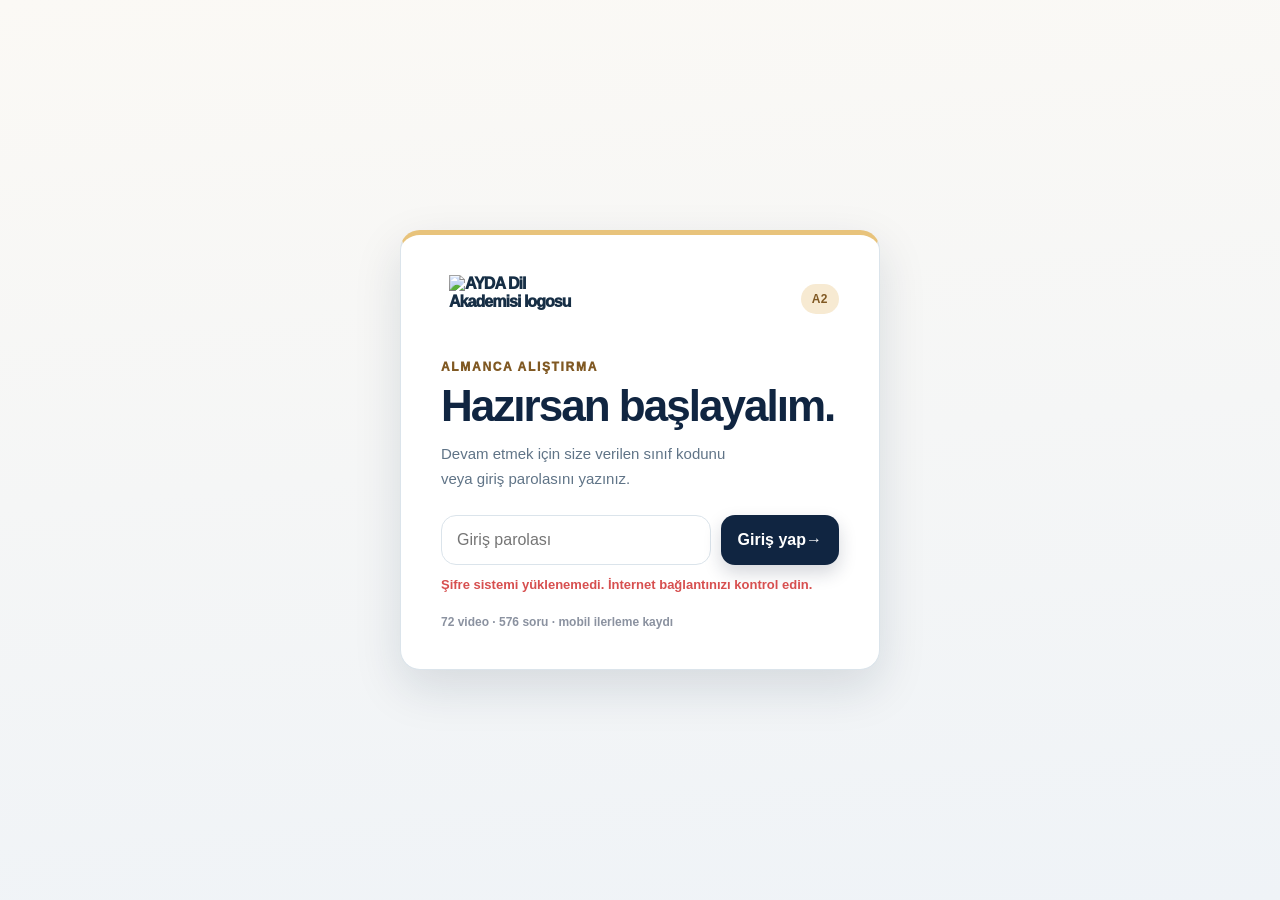
==== commit abfed211: "Maintenance: standardize AYDA navigation, support and page metadata" ====
--- a/index.html
+++ b/index.html
@@ -18,7 +18,7 @@
     <meta name="twitter:card" content="summary_large_image" />
     <link rel="icon" type="image/png" href="./og.png" />
     <link rel="stylesheet" href="./styles.css" />
-    <title>AYDA A2 | Öğren · Video · Alıştırma · Önizleme</title>
+    <title>AYDA A2 | Öğren · Video · Alıştırma</title>
     <script defer src="./data.js"></script>
     <script defer src="./practice-data.js"></script>
     <script defer src="./app.js"></script>
